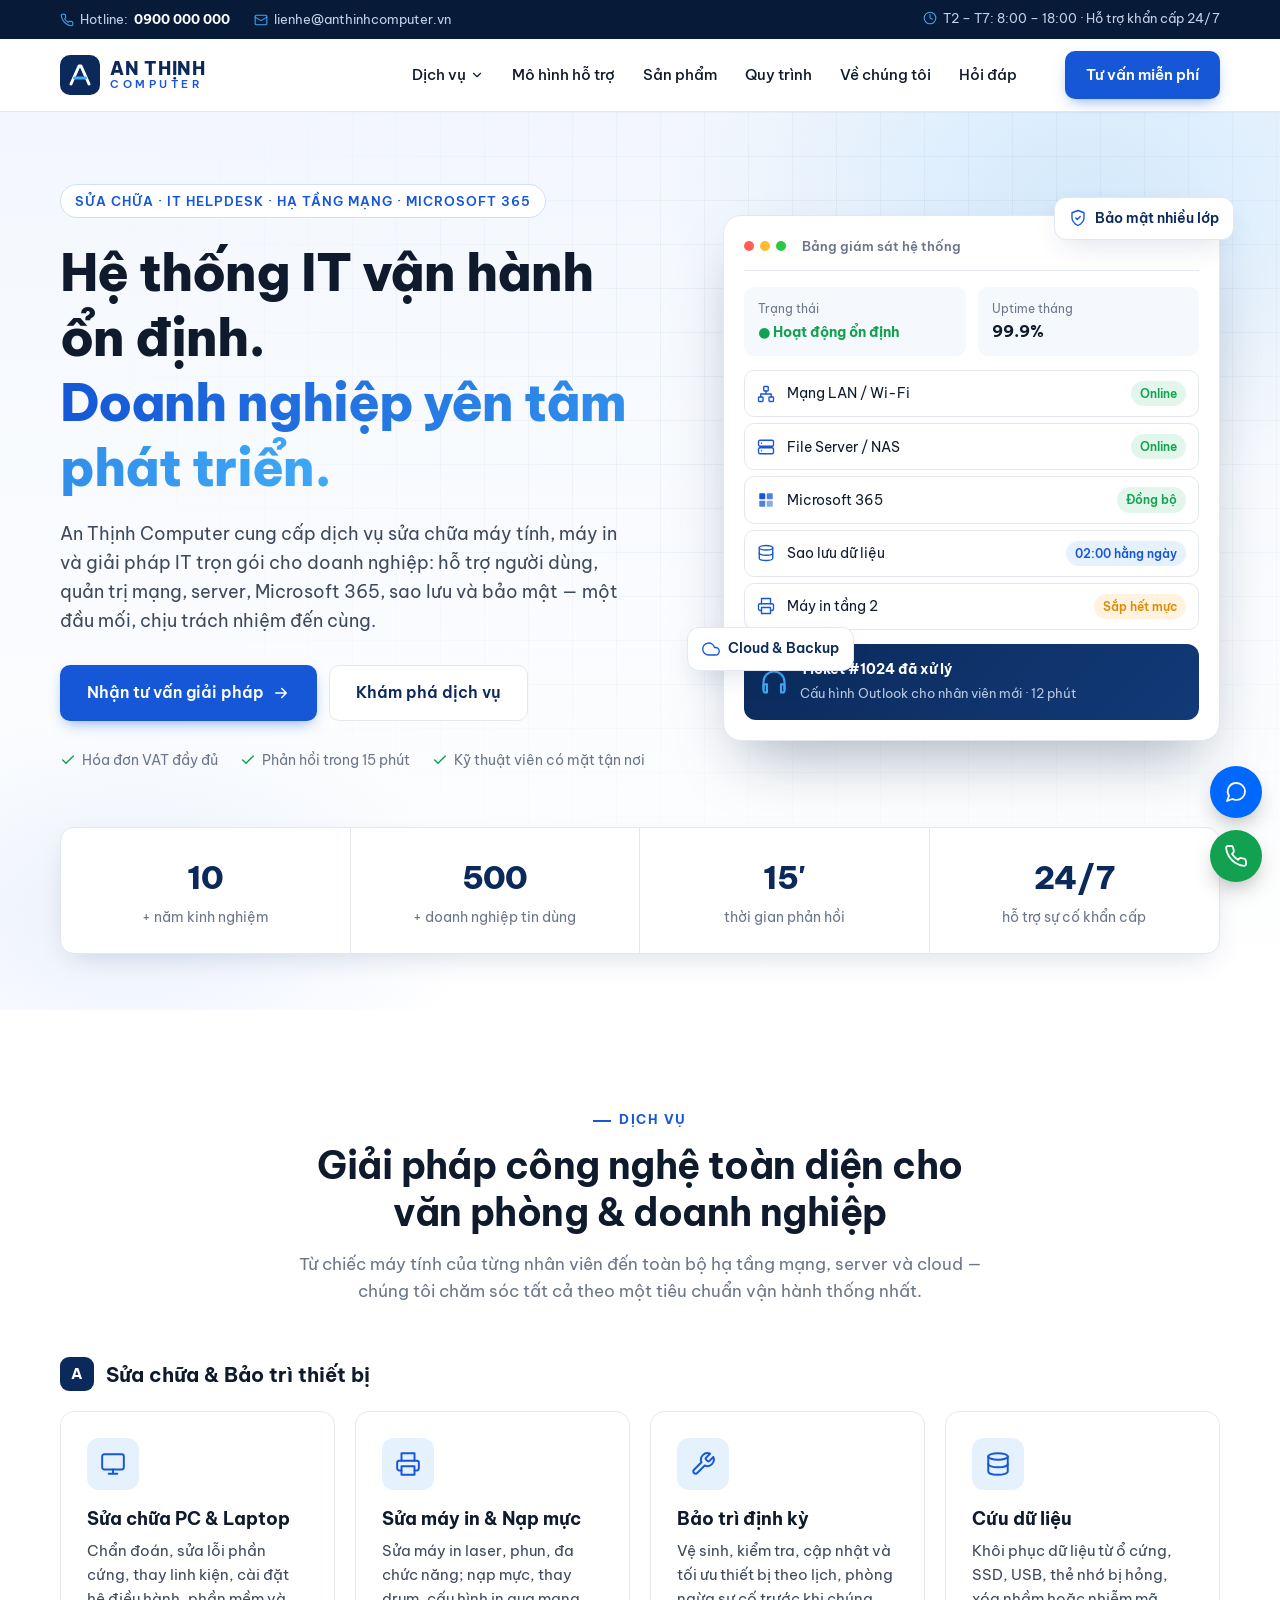
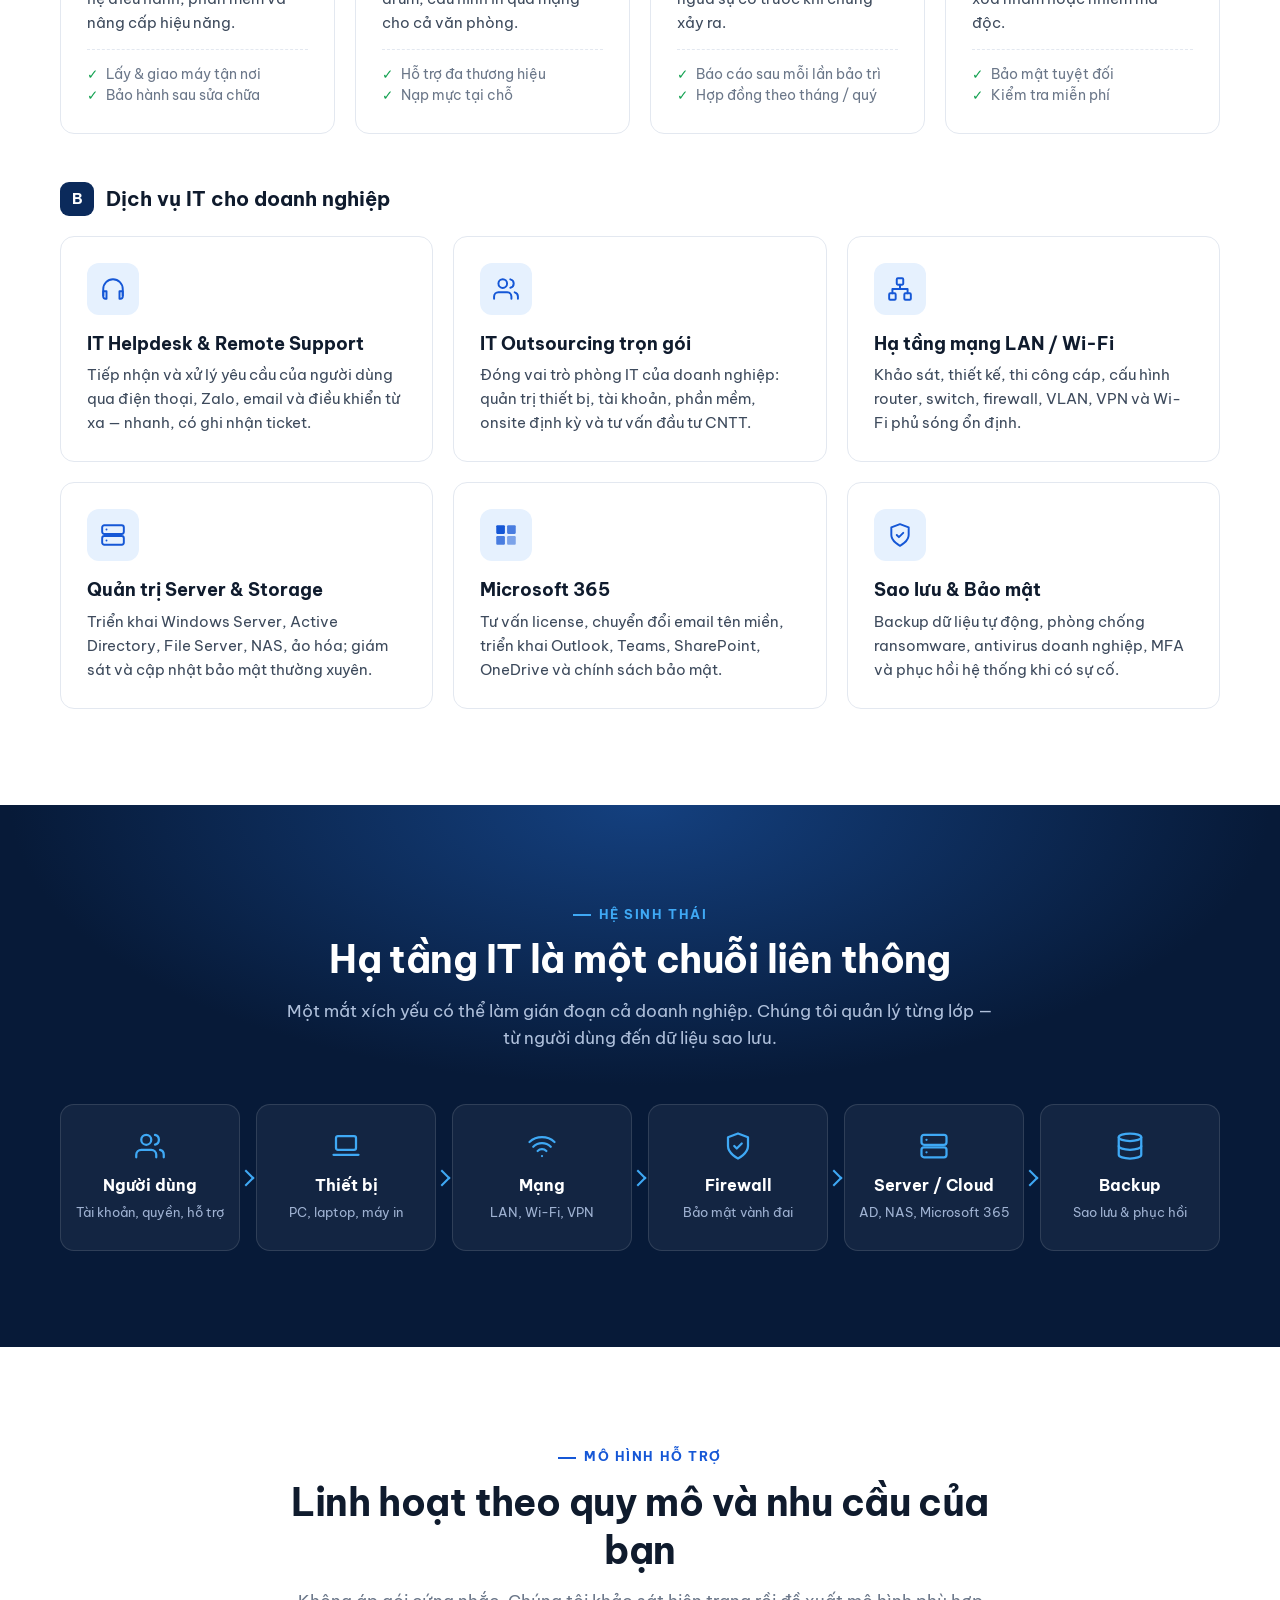
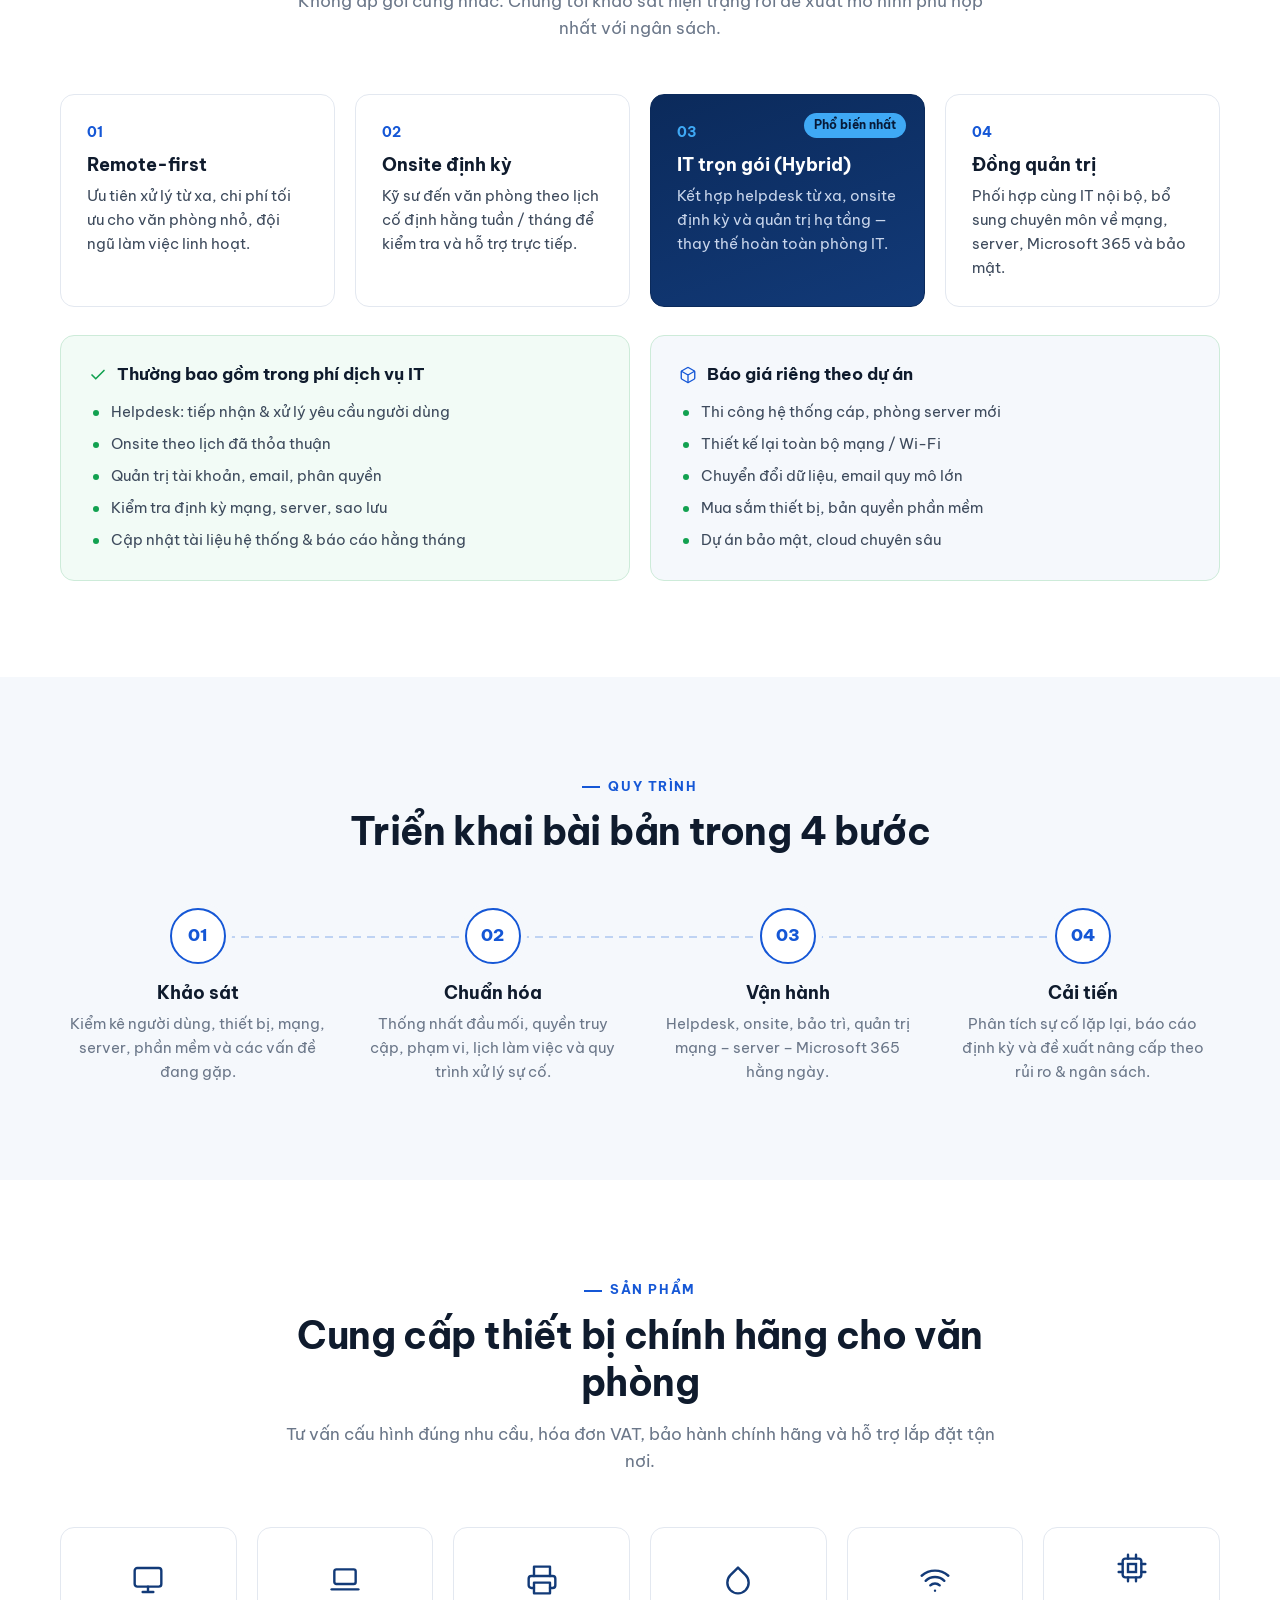
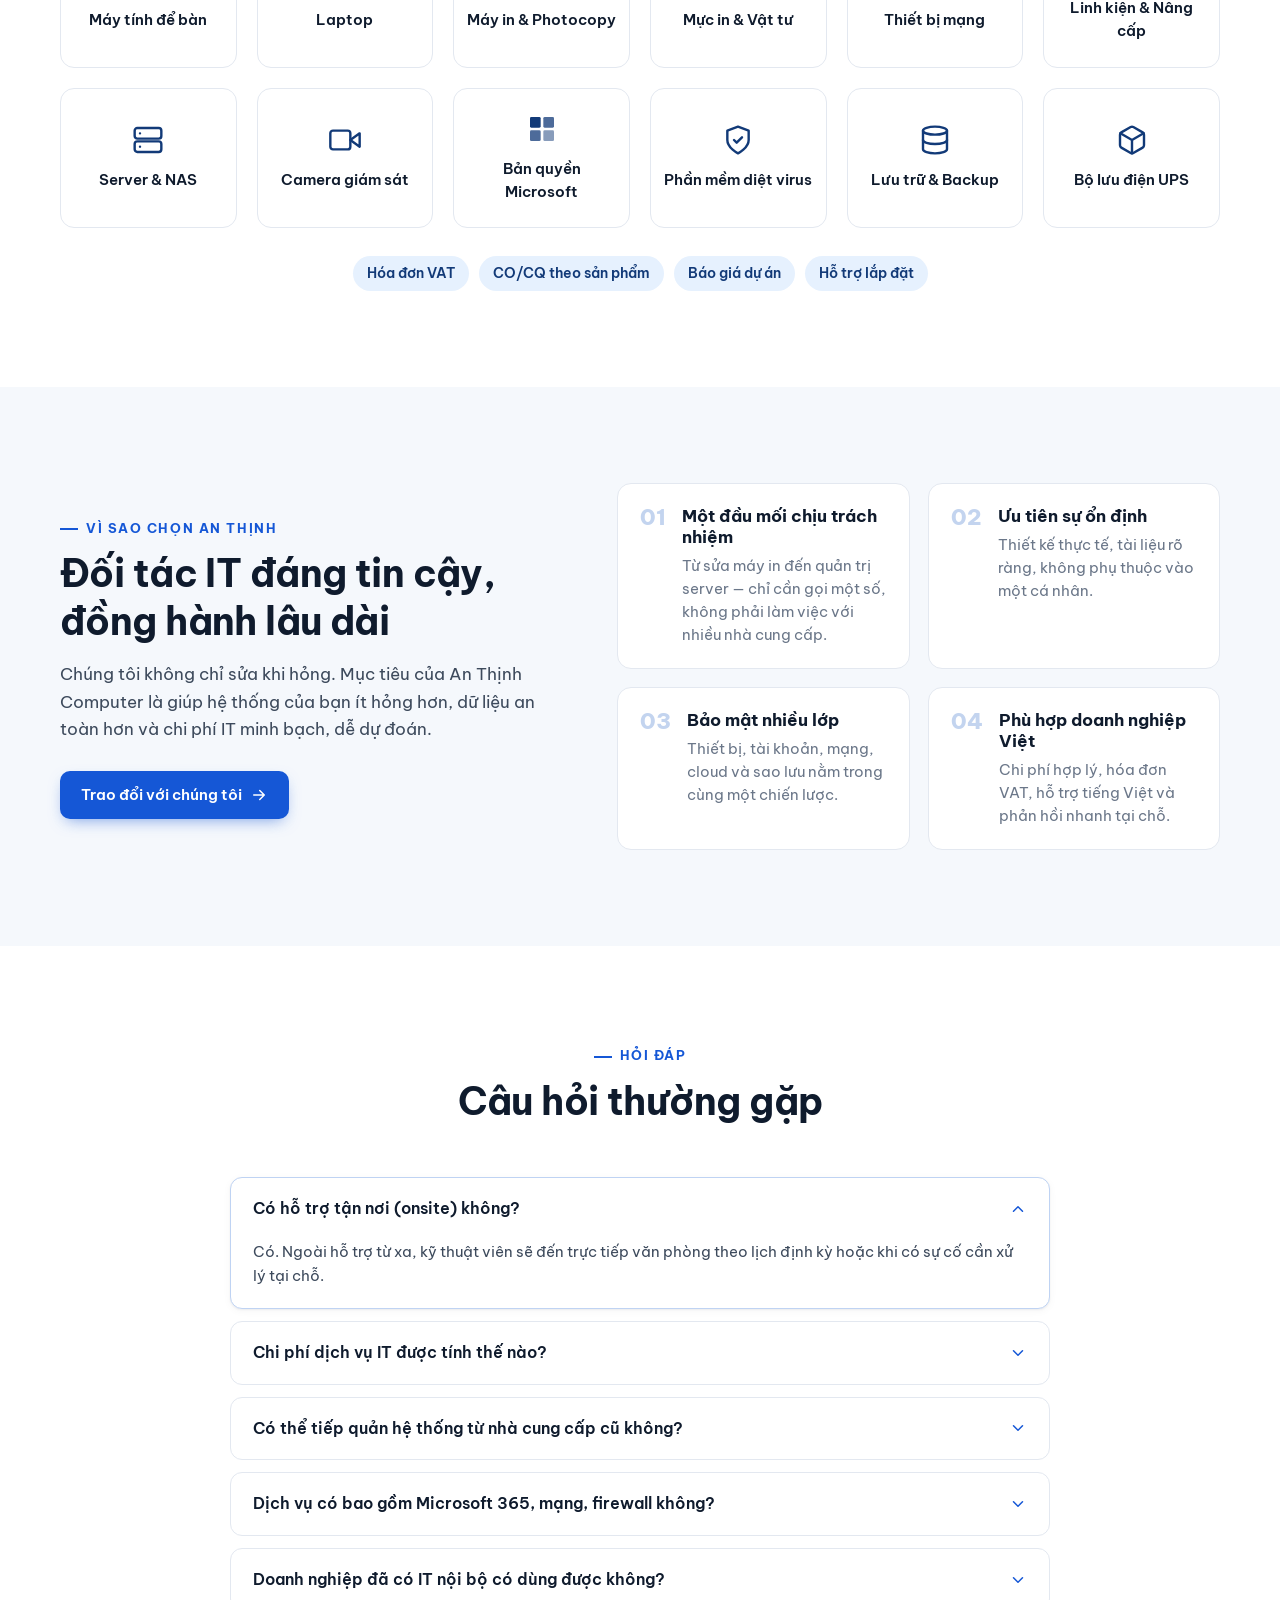
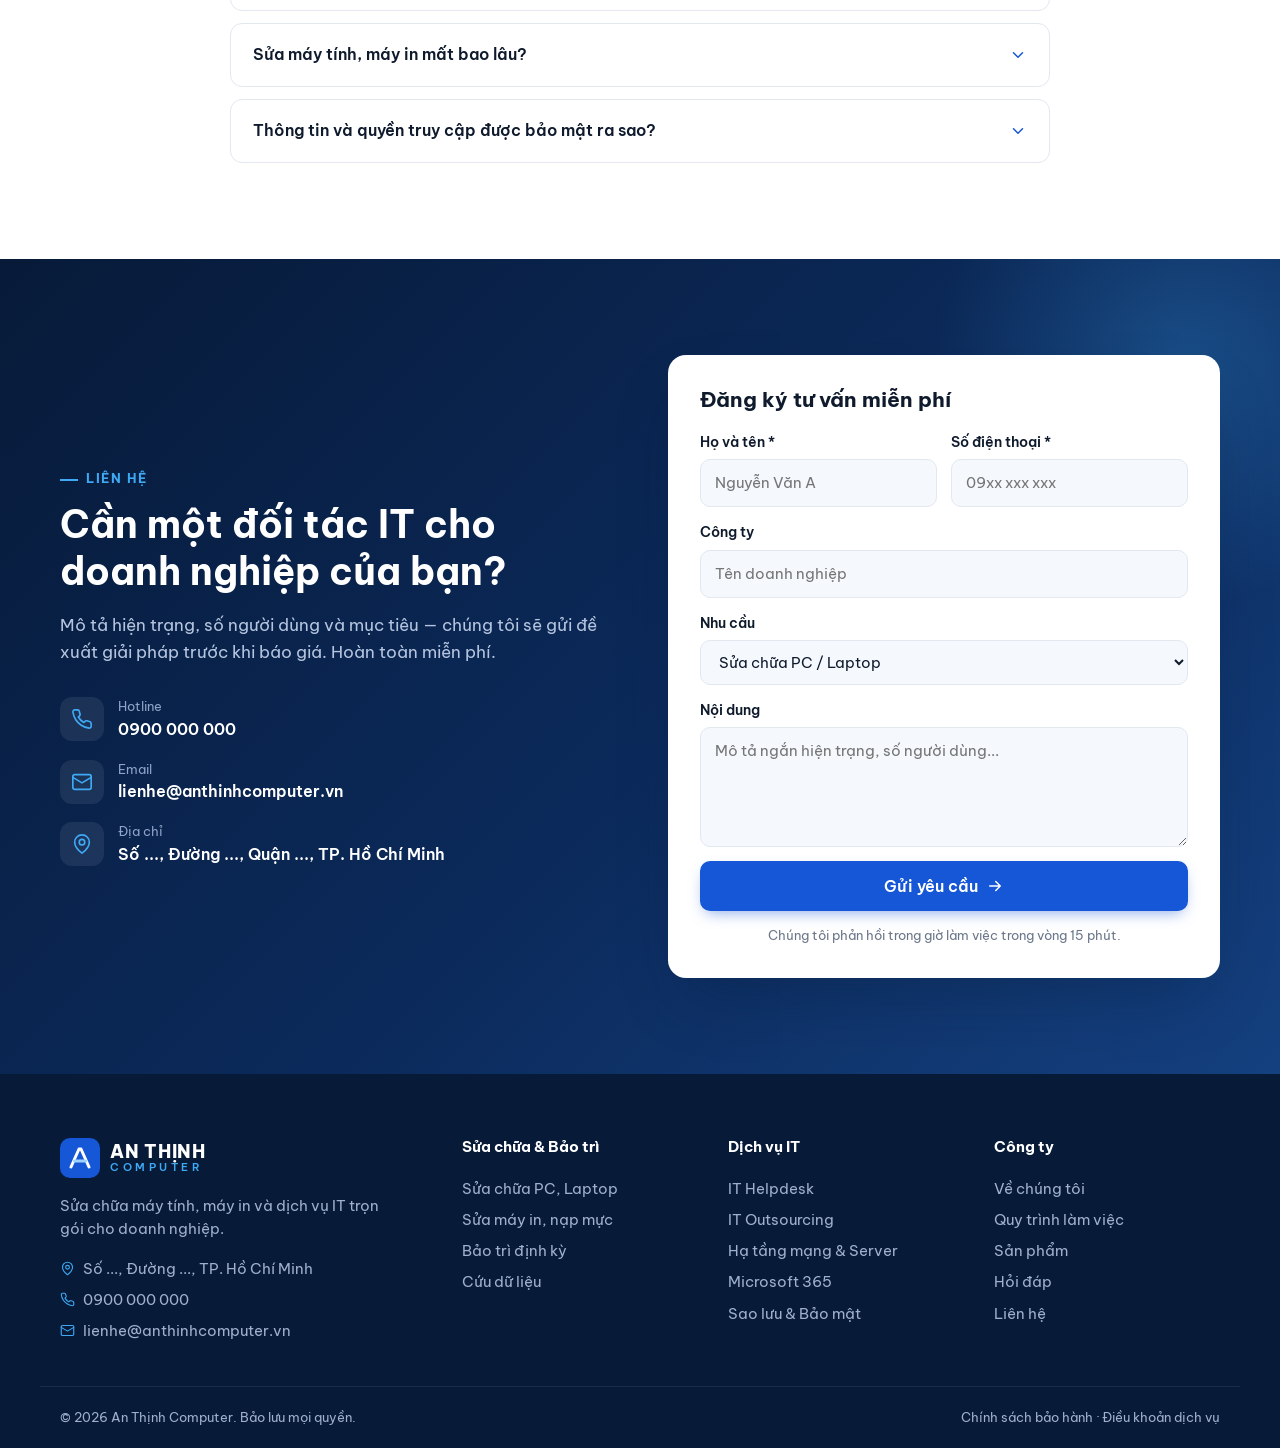
==== index.html @ 54fd9e23 "Website An Thinh Computer" ====
<!doctype html>
<html lang="vi">
<head>
<meta charset="utf-8">
<meta name="viewport" content="width=device-width, initial-scale=1">
<title>An Thịnh Computer – Sửa chữa máy tính, máy in & Dịch vụ IT doanh nghiệp</title>
<meta name="description" content="An Thịnh Computer: sửa chữa PC, laptop, máy in; IT Helpdesk, IT Outsourcing, quản trị hạ tầng mạng, server, Microsoft 365 cho doanh nghiệp.">
<link rel="preconnect" href="https://fonts.googleapis.com">
<link rel="preconnect" href="https://fonts.gstatic.com" crossorigin>
<link href="https://fonts.googleapis.com/css2?family=Be+Vietnam+Pro:wght@400;500;600;700;800&display=swap" rel="stylesheet">
<link rel="stylesheet" href="styles.css">
<link rel="icon" href="favicon.svg" type="image/svg+xml">
</head>
<body>

<!-- SVG icon sprite -->
<svg width="0" height="0" style="position:absolute" aria-hidden="true">
  <defs>
    <symbol id="i-phone" viewBox="0 0 24 24"><path fill="none" stroke="currentColor" stroke-width="1.8" stroke-linecap="round" stroke-linejoin="round" d="M22 16.9v3a2 2 0 0 1-2.2 2 19.8 19.8 0 0 1-8.6-3.1 19.5 19.5 0 0 1-6-6A19.8 19.8 0 0 1 2.1 4.2 2 2 0 0 1 4.1 2h3a2 2 0 0 1 2 1.7c.1.9.4 1.8.7 2.7a2 2 0 0 1-.5 2.1L8 9.8a16 16 0 0 0 6 6l1.3-1.3a2 2 0 0 1 2.1-.5c.9.3 1.8.6 2.7.7a2 2 0 0 1 1.7 2z"/></symbol>
    <symbol id="i-mail" viewBox="0 0 24 24"><g fill="none" stroke="currentColor" stroke-width="1.8" stroke-linecap="round" stroke-linejoin="round"><rect x="2" y="4" width="20" height="16" rx="2"/><path d="m22 7-10 6L2 7"/></g></symbol>
    <symbol id="i-clock" viewBox="0 0 24 24"><g fill="none" stroke="currentColor" stroke-width="1.8" stroke-linecap="round"><circle cx="12" cy="12" r="10"/><path d="M12 6v6l4 2"/></g></symbol>
    <symbol id="i-pin" viewBox="0 0 24 24"><g fill="none" stroke="currentColor" stroke-width="1.8" stroke-linecap="round" stroke-linejoin="round"><path d="M20 10c0 6-8 12-8 12s-8-6-8-12a8 8 0 0 1 16 0z"/><circle cx="12" cy="10" r="3"/></g></symbol>
    <symbol id="i-pc" viewBox="0 0 24 24"><g fill="none" stroke="currentColor" stroke-width="1.8" stroke-linecap="round" stroke-linejoin="round"><rect x="2" y="3" width="20" height="14" rx="2"/><path d="M8 21h8M12 17v4"/></g></symbol>
    <symbol id="i-laptop" viewBox="0 0 24 24"><g fill="none" stroke="currentColor" stroke-width="1.8" stroke-linecap="round" stroke-linejoin="round"><rect x="4" y="4" width="16" height="11" rx="1.5"/><path d="M2 19h20"/></g></symbol>
    <symbol id="i-printer" viewBox="0 0 24 24"><g fill="none" stroke="currentColor" stroke-width="1.8" stroke-linecap="round" stroke-linejoin="round"><path d="M6 9V2h12v7"/><path d="M6 18H4a2 2 0 0 1-2-2v-5a2 2 0 0 1 2-2h16a2 2 0 0 1 2 2v5a2 2 0 0 1-2 2h-2"/><rect x="6" y="14" width="12" height="8"/></g></symbol>
    <symbol id="i-tool" viewBox="0 0 24 24"><path fill="none" stroke="currentColor" stroke-width="1.8" stroke-linecap="round" stroke-linejoin="round" d="M14.7 6.3a1 1 0 0 0 0 1.4l1.6 1.6a1 1 0 0 0 1.4 0l3.8-3.8a6 6 0 0 1-7.9 7.9l-6.9 6.9a2.1 2.1 0 0 1-3-3l6.9-6.9a6 6 0 0 1 7.9-7.9l-3.8 3.8z"/></symbol>
    <symbol id="i-data" viewBox="0 0 24 24"><g fill="none" stroke="currentColor" stroke-width="1.8" stroke-linecap="round"><ellipse cx="12" cy="5" rx="9" ry="3"/><path d="M21 12c0 1.7-4 3-9 3s-9-1.3-9-3"/><path d="M3 5v14c0 1.7 4 3 9 3s9-1.3 9-3V5"/></g></symbol>
    <symbol id="i-headset" viewBox="0 0 24 24"><g fill="none" stroke="currentColor" stroke-width="1.8" stroke-linecap="round" stroke-linejoin="round"><path d="M3 18v-6a9 9 0 0 1 18 0v6"/><path d="M21 19a2 2 0 0 1-2 2h-1v-7h3zM3 19a2 2 0 0 0 2 2h1v-7H3z"/></g></symbol>
    <symbol id="i-users" viewBox="0 0 24 24"><g fill="none" stroke="currentColor" stroke-width="1.8" stroke-linecap="round" stroke-linejoin="round"><path d="M17 21v-2a4 4 0 0 0-4-4H5a4 4 0 0 0-4 4v2"/><circle cx="9" cy="7" r="4"/><path d="M23 21v-2a4 4 0 0 0-3-3.9M16 3.1a4 4 0 0 1 0 7.8"/></g></symbol>
    <symbol id="i-network" viewBox="0 0 24 24"><g fill="none" stroke="currentColor" stroke-width="1.8" stroke-linecap="round" stroke-linejoin="round"><rect x="9" y="2" width="6" height="6" rx="1"/><rect x="2" y="16" width="6" height="6" rx="1"/><rect x="16" y="16" width="6" height="6" rx="1"/><path d="M12 8v4M5 16v-4h14v4"/></g></symbol>
    <symbol id="i-server" viewBox="0 0 24 24"><g fill="none" stroke="currentColor" stroke-width="1.8" stroke-linecap="round"><rect x="2" y="3" width="20" height="8" rx="2"/><rect x="2" y="13" width="20" height="8" rx="2"/><path d="M6 7h.01M6 17h.01"/></g></symbol>
    <symbol id="i-cloud" viewBox="0 0 24 24"><path fill="none" stroke="currentColor" stroke-width="1.8" stroke-linecap="round" stroke-linejoin="round" d="M18 10h-1.3A8 8 0 1 0 9 20h9a5 5 0 0 0 0-10z"/></symbol>
    <symbol id="i-shield" viewBox="0 0 24 24"><g fill="none" stroke="currentColor" stroke-width="1.8" stroke-linecap="round" stroke-linejoin="round"><path d="M12 22s8-4 8-10V5l-8-3-8 3v7c0 6 8 10 8 10z"/><path d="m9 12 2 2 4-4"/></g></symbol>
    <symbol id="i-ms" viewBox="0 0 24 24"><g fill="currentColor"><rect x="3" y="3" width="8" height="8" rx="1"/><rect x="13" y="3" width="8" height="8" rx="1" opacity=".75"/><rect x="3" y="13" width="8" height="8" rx="1" opacity=".75"/><rect x="13" y="13" width="8" height="8" rx="1" opacity=".5"/></g></symbol>
    <symbol id="i-camera" viewBox="0 0 24 24"><g fill="none" stroke="currentColor" stroke-width="1.8" stroke-linecap="round" stroke-linejoin="round"><path d="M23 7l-7 5 7 5V7z"/><rect x="1" y="5" width="15" height="14" rx="2"/></g></symbol>
    <symbol id="i-check" viewBox="0 0 24 24"><path fill="none" stroke="currentColor" stroke-width="2.2" stroke-linecap="round" stroke-linejoin="round" d="M20 6 9 17l-5-5"/></symbol>
    <symbol id="i-x" viewBox="0 0 24 24"><path fill="none" stroke="currentColor" stroke-width="2" stroke-linecap="round" d="M18 6 6 18M6 6l12 12"/></symbol>
    <symbol id="i-arrow" viewBox="0 0 24 24"><path fill="none" stroke="currentColor" stroke-width="2" stroke-linecap="round" stroke-linejoin="round" d="M5 12h14M13 6l6 6-6 6"/></symbol>
    <symbol id="i-chev" viewBox="0 0 24 24"><path fill="none" stroke="currentColor" stroke-width="2" stroke-linecap="round" stroke-linejoin="round" d="m6 9 6 6 6-6"/></symbol>
    <symbol id="i-box" viewBox="0 0 24 24"><g fill="none" stroke="currentColor" stroke-width="1.8" stroke-linecap="round" stroke-linejoin="round"><path d="M21 16V8a2 2 0 0 0-1-1.7l-7-4a2 2 0 0 0-2 0l-7 4A2 2 0 0 0 3 8v8a2 2 0 0 0 1 1.7l7 4a2 2 0 0 0 2 0l7-4a2 2 0 0 0 1-1.7z"/><path d="M3.3 7 12 12l8.7-5M12 22V12"/></g></symbol>
    <symbol id="i-cpu" viewBox="0 0 24 24"><g fill="none" stroke="currentColor" stroke-width="1.8" stroke-linecap="round"><rect x="5" y="5" width="14" height="14" rx="2"/><rect x="9" y="9" width="6" height="6"/><path d="M9 2v3M15 2v3M9 19v3M15 19v3M2 9h3M2 15h3M19 9h3M19 15h3"/></g></symbol>
    <symbol id="i-ink" viewBox="0 0 24 24"><path fill="none" stroke="currentColor" stroke-width="1.8" stroke-linecap="round" stroke-linejoin="round" d="M12 2.7 6.3 8.4a8 8 0 1 0 11.4 0z"/></symbol>
    <symbol id="i-wifi" viewBox="0 0 24 24"><path fill="none" stroke="currentColor" stroke-width="1.8" stroke-linecap="round" d="M5 12.6a10 10 0 0 1 14 0M8.5 16a5 5 0 0 1 7 0M2 8.8a15 15 0 0 1 20 0M12 20h.01"/></symbol>
    <symbol id="i-menu" viewBox="0 0 24 24"><path fill="none" stroke="currentColor" stroke-width="2" stroke-linecap="round" d="M3 6h18M3 12h18M3 18h18"/></symbol>
    <symbol id="i-chat" viewBox="0 0 24 24"><path fill="none" stroke="currentColor" stroke-width="1.8" stroke-linecap="round" stroke-linejoin="round" d="M21 11.5a8.4 8.4 0 0 1-9 8.4 8.5 8.5 0 0 1-3.8-.9L3 21l2-5.2A8.4 8.4 0 0 1 12 3a8.5 8.5 0 0 1 9 8.5z"/></symbol>
  </defs>
</svg>

<!-- Top bar -->
<div class="topbar">
  <div class="container topbar-inner">
    <div class="topbar-left">
      <a href="tel:0900000000"><svg class="ic"><use href="#i-phone"/></svg> Hotline: <strong>0900 000 000</strong></a>
      <a href="mailto:lienhe@anthinhcomputer.vn"><svg class="ic"><use href="#i-mail"/></svg> lienhe@anthinhcomputer.vn</a>
    </div>
    <div class="topbar-right">
      <span><svg class="ic"><use href="#i-clock"/></svg> T2 – T7: 8:00 – 18:00 · Hỗ trợ khẩn cấp 24/7</span>
    </div>
  </div>
</div>

<!-- Header -->
<header class="header" id="top">
  <div class="container header-inner">
    <a href="#top" class="logo" aria-label="An Thịnh Computer">
      <span class="logo-mark">
        <svg viewBox="0 0 40 40" aria-hidden="true"><rect width="40" height="40" rx="10" fill="#0B2A5B"/><path d="M11 29 19 11h2l8 18" fill="none" stroke="#fff" stroke-width="3" stroke-linecap="round" stroke-linejoin="round"/><path d="M14.5 23h11" stroke="#3FA9F5" stroke-width="3" stroke-linecap="round"/></svg>
      </span>
      <span class="logo-text"><strong>AN THỊNH</strong><small>COMPUTER</small></span>
    </a>
    <nav class="nav" id="nav">
      <div class="nav-item has-drop">
        <a href="#dich-vu">Dịch vụ <svg class="ic sm"><use href="#i-chev"/></svg></a>
        <div class="dropdown">
          <div class="drop-col">
            <h6>Sửa chữa & Bảo trì</h6>
            <a href="#dich-vu">Sửa chữa PC, Laptop</a>
            <a href="#dich-vu">Sửa chữa máy in, nạp mực</a>
            <a href="#dich-vu">Bảo trì máy tính định kỳ</a>
            <a href="#dich-vu">Cứu dữ liệu</a>
          </div>
          <div class="drop-col">
            <h6>Dịch vụ IT doanh nghiệp</h6>
            <a href="#dich-vu">IT Helpdesk & Remote Support</a>
            <a href="#dich-vu">IT Outsourcing trọn gói</a>
            <a href="#dich-vu">Hạ tầng mạng & Server</a>
            <a href="#dich-vu">Microsoft 365</a>
          </div>
        </div>
      </div>
      <a href="#mo-hinh">Mô hình hỗ trợ</a>
      <a href="#san-pham">Sản phẩm</a>
      <a href="#quy-trinh">Quy trình</a>
      <a href="#ve-chung-toi">Về chúng tôi</a>
      <a href="#faq">Hỏi đáp</a>
      <a href="#lien-he" class="nav-cta-mobile btn btn-primary">Tư vấn miễn phí</a>
    </nav>
    <a href="#lien-he" class="btn btn-primary header-cta">Tư vấn miễn phí</a>
    <button class="menu-toggle" id="menuToggle" aria-label="Mở menu"><svg class="ic lg"><use href="#i-menu"/></svg></button>
  </div>
</header>

<main>
<!-- Hero -->
<section class="hero">
  <div class="hero-bg" aria-hidden="true"></div>
  <div class="container hero-inner">
    <div class="hero-copy">
      <span class="eyebrow">Sửa chữa · IT Helpdesk · Hạ tầng mạng · Microsoft 365</span>
      <h1>Hệ thống IT vận hành ổn định.<br><span class="grad">Doanh nghiệp yên tâm phát triển.</span></h1>
      <p class="lead">An Thịnh Computer cung cấp dịch vụ sửa chữa máy tính, máy in và giải pháp IT trọn gói cho doanh nghiệp: hỗ trợ người dùng, quản trị mạng, server, Microsoft 365, sao lưu và bảo mật — một đầu mối, chịu trách nhiệm đến cùng.</p>
      <div class="hero-actions">
        <a href="#lien-he" class="btn btn-primary btn-lg">Nhận tư vấn giải pháp <svg class="ic"><use href="#i-arrow"/></svg></a>
        <a href="#dich-vu" class="btn btn-ghost btn-lg">Khám phá dịch vụ</a>
      </div>
      <ul class="hero-trust">
        <li><svg class="ic"><use href="#i-check"/></svg> Hóa đơn VAT đầy đủ</li>
        <li><svg class="ic"><use href="#i-check"/></svg> Phản hồi trong 15 phút</li>
        <li><svg class="ic"><use href="#i-check"/></svg> Kỹ thuật viên có mặt tận nơi</li>
      </ul>
    </div>

    <div class="hero-visual" aria-hidden="true">
      <div class="panel">
        <div class="panel-head">
          <span class="dot r"></span><span class="dot y"></span><span class="dot g"></span>
          <span class="panel-title">Bảng giám sát hệ thống</span>
        </div>
        <div class="panel-status">
          <div><small>Trạng thái</small><strong class="ok">● Hoạt động ổn định</strong></div>
          <div><small>Uptime tháng</small><strong>99.9%</strong></div>
        </div>
        <ul class="panel-list">
          <li><svg class="ic"><use href="#i-network"/></svg><span>Mạng LAN / Wi-Fi</span><em class="tag ok">Online</em></li>
          <li><svg class="ic"><use href="#i-server"/></svg><span>File Server / NAS</span><em class="tag ok">Online</em></li>
          <li><svg class="ic"><use href="#i-ms"/></svg><span>Microsoft 365</span><em class="tag ok">Đồng bộ</em></li>
          <li><svg class="ic"><use href="#i-data"/></svg><span>Sao lưu dữ liệu</span><em class="tag info">02:00 hằng ngày</em></li>
          <li><svg class="ic"><use href="#i-printer"/></svg><span>Máy in tầng 2</span><em class="tag warn">Sắp hết mực</em></li>
        </ul>
        <div class="panel-ticket">
          <svg class="ic"><use href="#i-headset"/></svg>
          <div><strong>Ticket #1024 đã xử lý</strong><small>Cấu hình Outlook cho nhân viên mới · 12 phút</small></div>
        </div>
      </div>
      <div class="float-chip c1"><svg class="ic"><use href="#i-shield"/></svg> Bảo mật nhiều lớp</div>
      <div class="float-chip c2"><svg class="ic"><use href="#i-cloud"/></svg> Cloud & Backup</div>
    </div>
  </div>

  <div class="container">
    <div class="stats">
      <div class="stat"><strong data-count="10">10</strong><span>+ năm kinh nghiệm</span></div>
      <div class="stat"><strong data-count="500">500</strong><span>+ doanh nghiệp tin dùng</span></div>
      <div class="stat"><strong>15'</strong><span>thời gian phản hồi</span></div>
      <div class="stat"><strong>24/7</strong><span>hỗ trợ sự cố khẩn cấp</span></div>
    </div>
  </div>
</section>

<!-- Services -->
<section class="section" id="dich-vu">
  <div class="container">
    <div class="section-head">
      <span class="kicker">Dịch vụ</span>
      <h2>Giải pháp công nghệ toàn diện cho văn phòng & doanh nghiệp</h2>
      <p>Từ chiếc máy tính của từng nhân viên đến toàn bộ hạ tầng mạng, server và cloud — chúng tôi chăm sóc tất cả theo một tiêu chuẩn vận hành thống nhất.</p>
    </div>

    <div class="svc-group">
      <div class="svc-group-head"><span class="num">A</span><h3>Sửa chữa & Bảo trì thiết bị</h3></div>
      <div class="grid g4">
        <article class="card svc">
          <div class="svc-ic"><svg class="ic"><use href="#i-pc"/></svg></div>
          <h4>Sửa chữa PC & Laptop</h4>
          <p>Chẩn đoán, sửa lỗi phần cứng, thay linh kiện, cài đặt hệ điều hành, phần mềm và nâng cấp hiệu năng.</p>
          <ul class="mini"><li>Lấy & giao máy tận nơi</li><li>Bảo hành sau sửa chữa</li></ul>
        </article>
        <article class="card svc">
          <div class="svc-ic"><svg class="ic"><use href="#i-printer"/></svg></div>
          <h4>Sửa máy in & Nạp mực</h4>
          <p>Sửa máy in laser, phun, đa chức năng; nạp mực, thay drum, cấu hình in qua mạng cho cả văn phòng.</p>
          <ul class="mini"><li>Hỗ trợ đa thương hiệu</li><li>Nạp mực tại chỗ</li></ul>
        </article>
        <article class="card svc">
          <div class="svc-ic"><svg class="ic"><use href="#i-tool"/></svg></div>
          <h4>Bảo trì định kỳ</h4>
          <p>Vệ sinh, kiểm tra, cập nhật và tối ưu thiết bị theo lịch, phòng ngừa sự cố trước khi chúng xảy ra.</p>
          <ul class="mini"><li>Báo cáo sau mỗi lần bảo trì</li><li>Hợp đồng theo tháng / quý</li></ul>
        </article>
        <article class="card svc">
          <div class="svc-ic"><svg class="ic"><use href="#i-data"/></svg></div>
          <h4>Cứu dữ liệu</h4>
          <p>Khôi phục dữ liệu từ ổ cứng, SSD, USB, thẻ nhớ bị hỏng, xóa nhầm hoặc nhiễm mã độc.</p>
          <ul class="mini"><li>Bảo mật tuyệt đối</li><li>Kiểm tra miễn phí</li></ul>
        </article>
      </div>
    </div>

    <div class="svc-group">
      <div class="svc-group-head"><span class="num">B</span><h3>Dịch vụ IT cho doanh nghiệp</h3></div>
      <div class="grid g3">
        <article class="card svc feature">
          <div class="svc-ic"><svg class="ic"><use href="#i-headset"/></svg></div>
          <h4>IT Helpdesk & Remote Support</h4>
          <p>Tiếp nhận và xử lý yêu cầu của người dùng qua điện thoại, Zalo, email và điều khiển từ xa — nhanh, có ghi nhận ticket.</p>
        </article>
        <article class="card svc feature">
          <div class="svc-ic"><svg class="ic"><use href="#i-users"/></svg></div>
          <h4>IT Outsourcing trọn gói</h4>
          <p>Đóng vai trò phòng IT của doanh nghiệp: quản trị thiết bị, tài khoản, phần mềm, onsite định kỳ và tư vấn đầu tư CNTT.</p>
        </article>
        <article class="card svc feature">
          <div class="svc-ic"><svg class="ic"><use href="#i-network"/></svg></div>
          <h4>Hạ tầng mạng LAN / Wi-Fi</h4>
          <p>Khảo sát, thiết kế, thi công cáp, cấu hình router, switch, firewall, VLAN, VPN và Wi-Fi phủ sóng ổn định.</p>
        </article>
        <article class="card svc feature">
          <div class="svc-ic"><svg class="ic"><use href="#i-server"/></svg></div>
          <h4>Quản trị Server & Storage</h4>
          <p>Triển khai Windows Server, Active Directory, File Server, NAS, ảo hóa; giám sát và cập nhật bảo mật thường xuyên.</p>
        </article>
        <article class="card svc feature">
          <div class="svc-ic ms"><svg class="ic"><use href="#i-ms"/></svg></div>
          <h4>Microsoft 365</h4>
          <p>Tư vấn license, chuyển đổi email tên miền, triển khai Outlook, Teams, SharePoint, OneDrive và chính sách bảo mật.</p>
        </article>
        <article class="card svc feature">
          <div class="svc-ic"><svg class="ic"><use href="#i-shield"/></svg></div>
          <h4>Sao lưu & Bảo mật</h4>
          <p>Backup dữ liệu tự động, phòng chống ransomware, antivirus doanh nghiệp, MFA và phục hồi hệ thống khi có sự cố.</p>
        </article>
      </div>
    </div>
  </div>
</section>

<!-- Ecosystem chain -->
<section class="section dark" id="he-sinh-thai">
  <div class="container">
    <div class="section-head light">
      <span class="kicker">Hệ sinh thái</span>
      <h2>Hạ tầng IT là một chuỗi liên thông</h2>
      <p>Một mắt xích yếu có thể làm gián đoạn cả doanh nghiệp. Chúng tôi quản lý từng lớp — từ người dùng đến dữ liệu sao lưu.</p>
    </div>
    <ol class="chain">
      <li><svg class="ic"><use href="#i-users"/></svg><strong>Người dùng</strong><small>Tài khoản, quyền, hỗ trợ</small></li>
      <li><svg class="ic"><use href="#i-laptop"/></svg><strong>Thiết bị</strong><small>PC, laptop, máy in</small></li>
      <li><svg class="ic"><use href="#i-wifi"/></svg><strong>Mạng</strong><small>LAN, Wi-Fi, VPN</small></li>
      <li><svg class="ic"><use href="#i-shield"/></svg><strong>Firewall</strong><small>Bảo mật vành đai</small></li>
      <li><svg class="ic"><use href="#i-server"/></svg><strong>Server / Cloud</strong><small>AD, NAS, Microsoft 365</small></li>
      <li><svg class="ic"><use href="#i-data"/></svg><strong>Backup</strong><small>Sao lưu & phục hồi</small></li>
    </ol>
  </div>
</section>

<!-- Support models -->
<section class="section" id="mo-hinh">
  <div class="container">
    <div class="section-head">
      <span class="kicker">Mô hình hỗ trợ</span>
      <h2>Linh hoạt theo quy mô và nhu cầu của bạn</h2>
      <p>Không áp gói cứng nhắc. Chúng tôi khảo sát hiện trạng rồi đề xuất mô hình phù hợp nhất với ngân sách.</p>
    </div>
    <div class="grid g4">
      <article class="card model">
        <span class="model-num">01</span>
        <h4>Remote-first</h4>
        <p>Ưu tiên xử lý từ xa, chi phí tối ưu cho văn phòng nhỏ, đội ngũ làm việc linh hoạt.</p>
      </article>
      <article class="card model">
        <span class="model-num">02</span>
        <h4>Onsite định kỳ</h4>
        <p>Kỹ sư đến văn phòng theo lịch cố định hằng tuần / tháng để kiểm tra và hỗ trợ trực tiếp.</p>
      </article>
      <article class="card model highlight">
        <span class="badge">Phổ biến nhất</span>
        <span class="model-num">03</span>
        <h4>IT trọn gói (Hybrid)</h4>
        <p>Kết hợp helpdesk từ xa, onsite định kỳ và quản trị hạ tầng — thay thế hoàn toàn phòng IT.</p>
      </article>
      <article class="card model">
        <span class="model-num">04</span>
        <h4>Đồng quản trị</h4>
        <p>Phối hợp cùng IT nội bộ, bổ sung chuyên môn về mạng, server, Microsoft 365 và bảo mật.</p>
      </article>
    </div>

    <div class="scope">
      <div class="scope-col in">
        <h4><svg class="ic"><use href="#i-check"/></svg> Thường bao gồm trong phí dịch vụ IT</h4>
        <ul>
          <li>Helpdesk: tiếp nhận & xử lý yêu cầu người dùng</li>
          <li>Onsite theo lịch đã thỏa thuận</li>
          <li>Quản trị tài khoản, email, phân quyền</li>
          <li>Kiểm tra định kỳ mạng, server, sao lưu</li>
          <li>Cập nhật tài liệu hệ thống & báo cáo hằng tháng</li>
        </ul>
      </div>
      <div class="scope-col out">
        <h4><svg class="ic"><use href="#i-box"/></svg> Báo giá riêng theo dự án</h4>
        <ul>
          <li>Thi công hệ thống cáp, phòng server mới</li>
          <li>Thiết kế lại toàn bộ mạng / Wi-Fi</li>
          <li>Chuyển đổi dữ liệu, email quy mô lớn</li>
          <li>Mua sắm thiết bị, bản quyền phần mềm</li>
          <li>Dự án bảo mật, cloud chuyên sâu</li>
        </ul>
      </div>
    </div>
  </div>
</section>

<!-- Process -->
<section class="section alt" id="quy-trinh">
  <div class="container">
    <div class="section-head">
      <span class="kicker">Quy trình</span>
      <h2>Triển khai bài bản trong 4 bước</h2>
    </div>
    <div class="steps">
      <div class="step"><span class="step-n">01</span><h4>Khảo sát</h4><p>Kiểm kê người dùng, thiết bị, mạng, server, phần mềm và các vấn đề đang gặp.</p></div>
      <div class="step"><span class="step-n">02</span><h4>Chuẩn hóa</h4><p>Thống nhất đầu mối, quyền truy cập, phạm vi, lịch làm việc và quy trình xử lý sự cố.</p></div>
      <div class="step"><span class="step-n">03</span><h4>Vận hành</h4><p>Helpdesk, onsite, bảo trì, quản trị mạng – server – Microsoft 365 hằng ngày.</p></div>
      <div class="step"><span class="step-n">04</span><h4>Cải tiến</h4><p>Phân tích sự cố lặp lại, báo cáo định kỳ và đề xuất nâng cấp theo rủi ro & ngân sách.</p></div>
    </div>
  </div>
</section>

<!-- Products -->
<section class="section" id="san-pham">
  <div class="container">
    <div class="section-head">
      <span class="kicker">Sản phẩm</span>
      <h2>Cung cấp thiết bị chính hãng cho văn phòng</h2>
      <p>Tư vấn cấu hình đúng nhu cầu, hóa đơn VAT, bảo hành chính hãng và hỗ trợ lắp đặt tận nơi.</p>
    </div>
    <div class="grid g6 products">
      <a href="#lien-he" class="prod"><svg class="ic"><use href="#i-pc"/></svg><span>Máy tính để bàn</span></a>
      <a href="#lien-he" class="prod"><svg class="ic"><use href="#i-laptop"/></svg><span>Laptop</span></a>
      <a href="#lien-he" class="prod"><svg class="ic"><use href="#i-printer"/></svg><span>Máy in & Photocopy</span></a>
      <a href="#lien-he" class="prod"><svg class="ic"><use href="#i-ink"/></svg><span>Mực in & Vật tư</span></a>
      <a href="#lien-he" class="prod"><svg class="ic"><use href="#i-wifi"/></svg><span>Thiết bị mạng</span></a>
      <a href="#lien-he" class="prod"><svg class="ic"><use href="#i-cpu"/></svg><span>Linh kiện & Nâng cấp</span></a>
      <a href="#lien-he" class="prod"><svg class="ic"><use href="#i-server"/></svg><span>Server & NAS</span></a>
      <a href="#lien-he" class="prod"><svg class="ic"><use href="#i-camera"/></svg><span>Camera giám sát</span></a>
      <a href="#lien-he" class="prod"><svg class="ic"><use href="#i-ms"/></svg><span>Bản quyền Microsoft</span></a>
      <a href="#lien-he" class="prod"><svg class="ic"><use href="#i-shield"/></svg><span>Phần mềm diệt virus</span></a>
      <a href="#lien-he" class="prod"><svg class="ic"><use href="#i-data"/></svg><span>Lưu trữ & Backup</span></a>
      <a href="#lien-he" class="prod"><svg class="ic"><use href="#i-box"/></svg><span>Bộ lưu điện UPS</span></a>
    </div>
    <div class="chips">
      <span>Hóa đơn VAT</span><span>CO/CQ theo sản phẩm</span><span>Báo giá dự án</span><span>Hỗ trợ lắp đặt</span>
    </div>
  </div>
</section>

<!-- Why us -->
<section class="section alt" id="ve-chung-toi">
  <div class="container why">
    <div class="why-copy">
      <span class="kicker">Vì sao chọn An Thịnh</span>
      <h2>Đối tác IT đáng tin cậy, đồng hành lâu dài</h2>
      <p>Chúng tôi không chỉ sửa khi hỏng. Mục tiêu của An Thịnh Computer là giúp hệ thống của bạn ít hỏng hơn, dữ liệu an toàn hơn và chi phí IT minh bạch, dễ dự đoán.</p>
      <a href="#lien-he" class="btn btn-primary">Trao đổi với chúng tôi <svg class="ic"><use href="#i-arrow"/></svg></a>
    </div>
    <div class="why-list">
      <div class="why-item"><span>01</span><div><h4>Một đầu mối chịu trách nhiệm</h4><p>Từ sửa máy in đến quản trị server — chỉ cần gọi một số, không phải làm việc với nhiều nhà cung cấp.</p></div></div>
      <div class="why-item"><span>02</span><div><h4>Ưu tiên sự ổn định</h4><p>Thiết kế thực tế, tài liệu rõ ràng, không phụ thuộc vào một cá nhân.</p></div></div>
      <div class="why-item"><span>03</span><div><h4>Bảo mật nhiều lớp</h4><p>Thiết bị, tài khoản, mạng, cloud và sao lưu nằm trong cùng một chiến lược.</p></div></div>
      <div class="why-item"><span>04</span><div><h4>Phù hợp doanh nghiệp Việt</h4><p>Chi phí hợp lý, hóa đơn VAT, hỗ trợ tiếng Việt và phản hồi nhanh tại chỗ.</p></div></div>
    </div>
  </div>
</section>

<!-- FAQ -->
<section class="section" id="faq">
  <div class="container narrow">
    <div class="section-head">
      <span class="kicker">Hỏi đáp</span>
      <h2>Câu hỏi thường gặp</h2>
    </div>
    <div class="faq">
      <details open><summary>Có hỗ trợ tận nơi (onsite) không?<svg class="ic"><use href="#i-chev"/></svg></summary><p>Có. Ngoài hỗ trợ từ xa, kỹ thuật viên sẽ đến trực tiếp văn phòng theo lịch định kỳ hoặc khi có sự cố cần xử lý tại chỗ.</p></details>
      <details><summary>Chi phí dịch vụ IT được tính thế nào?<svg class="ic"><use href="#i-chev"/></svg></summary><p>Chi phí phụ thuộc số người dùng, số thiết bị, hiện trạng hạ tầng, tần suất onsite và mức cam kết thời gian phản hồi. Chúng tôi khảo sát miễn phí trước khi báo giá.</p></details>
      <details><summary>Có thể tiếp quản hệ thống từ nhà cung cấp cũ không?<svg class="ic"><use href="#i-chev"/></svg></summary><p>Được. Chúng tôi sẽ kiểm kê, ghi nhận lại tài liệu, mật khẩu quản trị và chuẩn hóa hệ thống trước khi chính thức vận hành.</p></details>
      <details><summary>Dịch vụ có bao gồm Microsoft 365, mạng, firewall không?<svg class="ic"><use href="#i-chev"/></svg></summary><p>Có. Quản trị Microsoft 365, mạng LAN/Wi-Fi, firewall và server đều nằm trong phạm vi dịch vụ IT trọn gói, tùy theo thỏa thuận.</p></details>
      <details><summary>Doanh nghiệp đã có IT nội bộ có dùng được không?<svg class="ic"><use href="#i-chev"/></svg></summary><p>Hoàn toàn được với mô hình đồng quản trị: chúng tôi bổ sung chuyên môn và nhân lực khi IT nội bộ cần hỗ trợ.</p></details>
      <details><summary>Sửa máy tính, máy in mất bao lâu?<svg class="ic"><use href="#i-chev"/></svg></summary><p>Phần lớn lỗi phần mềm và lỗi thông thường được xử lý trong ngày. Trường hợp cần thay linh kiện, chúng tôi báo thời gian và chi phí trước khi thực hiện.</p></details>
      <details><summary>Thông tin và quyền truy cập được bảo mật ra sao?<svg class="ic"><use href="#i-chev"/></svg></summary><p>Quyền truy cập được cấp theo nguyên tắc tối thiểu, có ghi nhận nhật ký và cam kết bảo mật thông tin trong hợp đồng dịch vụ.</p></details>
    </div>
  </div>
</section>

<!-- Contact -->
<section class="section cta" id="lien-he">
  <div class="container contact">
    <div class="contact-copy">
      <span class="kicker light">Liên hệ</span>
      <h2>Cần một đối tác IT cho doanh nghiệp của bạn?</h2>
      <p>Mô tả hiện trạng, số người dùng và mục tiêu — chúng tôi sẽ gửi đề xuất giải pháp trước khi báo giá. Hoàn toàn miễn phí.</p>
      <ul class="contact-list">
        <li><svg class="ic"><use href="#i-phone"/></svg><div><small>Hotline</small><a href="tel:0900000000">0900 000 000</a></div></li>
        <li><svg class="ic"><use href="#i-mail"/></svg><div><small>Email</small><a href="mailto:lienhe@anthinhcomputer.vn">lienhe@anthinhcomputer.vn</a></div></li>
        <li><svg class="ic"><use href="#i-pin"/></svg><div><small>Địa chỉ</small><span>Số ..., Đường ..., Quận ..., TP. Hồ Chí Minh</span></div></li>
      </ul>
    </div>
    <form class="form" id="contactForm">
      <h3>Đăng ký tư vấn miễn phí</h3>
      <div class="row2">
        <label>Họ và tên *<input name="name" required placeholder="Nguyễn Văn A"></label>
        <label>Số điện thoại *<input name="phone" required type="tel" placeholder="09xx xxx xxx"></label>
      </div>
      <label>Công ty<input name="company" placeholder="Tên doanh nghiệp"></label>
      <label>Nhu cầu
        <select name="service">
          <option>Sửa chữa PC / Laptop</option>
          <option>Sửa máy in / Nạp mực</option>
          <option>IT Helpdesk / IT trọn gói</option>
          <option>Hạ tầng mạng / Server</option>
          <option>Microsoft 365</option>
          <option>Mua thiết bị</option>
          <option>Khác</option>
        </select>
      </label>
      <label>Nội dung<textarea name="message" rows="4" placeholder="Mô tả ngắn hiện trạng, số người dùng..."></textarea></label>
      <button class="btn btn-primary btn-lg btn-block" type="submit">Gửi yêu cầu <svg class="ic"><use href="#i-arrow"/></svg></button>
      <p class="form-note">Chúng tôi phản hồi trong giờ làm việc trong vòng 15 phút.</p>
    </form>
  </div>
</section>
</main>

<!-- Footer -->
<footer class="footer">
  <div class="container footer-grid">
    <div class="f-brand">
      <a href="#top" class="logo light">
        <span class="logo-mark"><svg viewBox="0 0 40 40" aria-hidden="true"><rect width="40" height="40" rx="10" fill="#1557D6"/><path d="M11 29 19 11h2l8 18" fill="none" stroke="#fff" stroke-width="3" stroke-linecap="round" stroke-linejoin="round"/><path d="M14.5 23h11" stroke="#9CD3FF" stroke-width="3" stroke-linecap="round"/></svg></span>
        <span class="logo-text"><strong>AN THỊNH</strong><small>COMPUTER</small></span>
      </a>
      <p>Sửa chữa máy tính, máy in và dịch vụ IT trọn gói cho doanh nghiệp.</p>
      <ul class="f-info">
        <li><svg class="ic"><use href="#i-pin"/></svg> Số ..., Đường ..., TP. Hồ Chí Minh</li>
        <li><svg class="ic"><use href="#i-phone"/></svg> 0900 000 000</li>
        <li><svg class="ic"><use href="#i-mail"/></svg> lienhe@anthinhcomputer.vn</li>
      </ul>
    </div>
    <div>
      <h5>Sửa chữa & Bảo trì</h5>
      <a href="#dich-vu">Sửa chữa PC, Laptop</a>
      <a href="#dich-vu">Sửa máy in, nạp mực</a>
      <a href="#dich-vu">Bảo trì định kỳ</a>
      <a href="#dich-vu">Cứu dữ liệu</a>
    </div>
    <div>
      <h5>Dịch vụ IT</h5>
      <a href="#dich-vu">IT Helpdesk</a>
      <a href="#dich-vu">IT Outsourcing</a>
      <a href="#dich-vu">Hạ tầng mạng & Server</a>
      <a href="#dich-vu">Microsoft 365</a>
      <a href="#dich-vu">Sao lưu & Bảo mật</a>
    </div>
    <div>
      <h5>Công ty</h5>
      <a href="#ve-chung-toi">Về chúng tôi</a>
      <a href="#quy-trinh">Quy trình làm việc</a>
      <a href="#san-pham">Sản phẩm</a>
      <a href="#faq">Hỏi đáp</a>
      <a href="#lien-he">Liên hệ</a>
    </div>
  </div>
  <div class="container footer-bottom">
    <span>© <span id="year">2026</span> An Thịnh Computer. Bảo lưu mọi quyền.</span>
    <span>Chính sách bảo hành · Điều khoản dịch vụ</span>
  </div>
</footer>

<!-- Floating contact -->
<div class="floating">
  <a href="https://zalo.me/0900000000" target="_blank" rel="noopener" class="fab zalo" aria-label="Chat Zalo"><svg class="ic"><use href="#i-chat"/></svg></a>
  <a href="tel:0900000000" class="fab call" aria-label="Gọi hotline"><svg class="ic"><use href="#i-phone"/></svg></a>
</div>

<script src="script.js"></script>
</body>
</html>
---- styles.css ----
:root{
  --navy-900:#071A38;
  --navy-800:#0B2A5B;
  --navy-700:#123A78;
  --blue-600:#1557D6;
  --blue-500:#2F6FEB;
  --sky-400:#3FA9F5;
  --sky-100:#E6F1FE;
  --ink:#0F1B2D;
  --text:#3D4A5C;
  --muted:#6B7789;
  --line:#E3E8F0;
  --bg:#FFFFFF;
  --bg-alt:#F5F8FC;
  --ok:#12A150;
  --warn:#E08A00;
  --radius:14px;
  --shadow-sm:0 1px 2px rgba(15,27,45,.06),0 2px 8px rgba(15,27,45,.04);
  --shadow:0 10px 30px -10px rgba(11,42,91,.18);
  --shadow-lg:0 30px 60px -20px rgba(7,26,56,.35);
}
*{box-sizing:border-box;margin:0;padding:0}
html{scroll-behavior:smooth;scroll-padding-top:84px}
body{font-family:"Be Vietnam Pro",system-ui,-apple-system,"Segoe UI",sans-serif;color:var(--text);background:var(--bg);line-height:1.6;font-size:16px;-webkit-font-smoothing:antialiased;overflow-x:hidden}
a{color:inherit;text-decoration:none}
img{max-width:100%;display:block}
h1,h2,h3,h4,h5,h6{color:var(--ink);line-height:1.25;font-weight:700}
.container{width:100%;max-width:1200px;margin:0 auto;padding:0 20px}
.container.narrow{max-width:860px}
.ic{width:18px;height:18px;flex-shrink:0;display:inline-block;vertical-align:middle}
.ic.sm{width:14px;height:14px}
.ic.lg{width:24px;height:24px}

/* Buttons */
.btn{display:inline-flex;align-items:center;justify-content:center;gap:8px;font-weight:600;font-size:15px;padding:11px 20px;border-radius:10px;border:1px solid transparent;cursor:pointer;transition:all .2s ease;font-family:inherit;white-space:nowrap}
.btn-primary{background:var(--blue-600);color:#fff;box-shadow:0 6px 16px -6px rgba(21,87,214,.6)}
.btn-primary:hover{background:var(--navy-700);transform:translateY(-1px)}
.btn-ghost{background:#fff;color:var(--navy-800);border-color:var(--line)}
.btn-ghost:hover{border-color:var(--blue-600);color:var(--blue-600)}
.btn-lg{padding:14px 26px;font-size:16px}
.btn-block{width:100%}

/* Topbar */
.topbar{background:var(--navy-900);color:#C4D2E8;font-size:13px}
.topbar-inner{display:flex;justify-content:space-between;align-items:center;gap:16px;padding-top:8px;padding-bottom:8px}
.topbar-left{display:flex;gap:24px;flex-wrap:wrap}
.topbar a,.topbar span{display:inline-flex;align-items:center;gap:6px}
.topbar a:hover{color:#fff}
.topbar strong{color:#fff}
.topbar .ic{width:14px;height:14px;color:var(--sky-400)}

/* Header */
.header{position:sticky;top:0;z-index:50;background:rgba(255,255,255,.92);backdrop-filter:saturate(180%) blur(12px);border-bottom:1px solid var(--line);transition:box-shadow .2s}
.header.scrolled{box-shadow:var(--shadow-sm)}
.header-inner{display:flex;align-items:center;gap:28px;height:72px}
.logo{display:flex;align-items:center;gap:10px}
.logo-mark svg{width:40px;height:40px;display:block}
.logo-text{display:flex;flex-direction:column;line-height:1.05}
.logo-text strong{font-size:18px;letter-spacing:.04em;color:var(--navy-800);font-weight:800}
.logo-text small{font-size:11px;letter-spacing:.32em;color:var(--blue-600);font-weight:600}
.logo.light .logo-text strong{color:#fff}
.logo.light .logo-text small{color:var(--sky-400)}
.nav{display:flex;align-items:center;gap:4px;margin-left:auto}
.nav>a,.nav-item>a{display:inline-flex;align-items:center;gap:4px;padding:8px 12px;border-radius:8px;font-weight:500;font-size:15px;color:var(--ink)}
.nav>a:hover,.nav-item>a:hover{color:var(--blue-600);background:var(--sky-100)}
.nav-item{position:relative}
.dropdown{position:absolute;top:calc(100% + 10px);left:-20px;display:grid;grid-template-columns:repeat(2,240px);gap:8px;padding:18px;background:#fff;border:1px solid var(--line);border-radius:var(--radius);box-shadow:var(--shadow-lg);opacity:0;visibility:hidden;transform:translateY(6px);transition:all .2s}
.dropdown::before{content:"";position:absolute;top:-12px;left:0;right:0;height:12px}
.has-drop:hover .dropdown,.has-drop:focus-within .dropdown{opacity:1;visibility:visible;transform:none}
.drop-col h6{font-size:12px;text-transform:uppercase;letter-spacing:.08em;color:var(--muted);margin:0 10px 8px}
.drop-col a{display:block;padding:8px 10px;border-radius:8px;font-size:14px;color:var(--ink)}
.drop-col a:hover{background:var(--sky-100);color:var(--blue-600)}
.header-cta{margin-left:8px}
.menu-toggle{display:none;background:none;border:0;color:var(--navy-800);cursor:pointer;padding:6px;margin-left:auto}
.nav>a.nav-cta-mobile{display:none}

/* Hero */
.hero{position:relative;padding:72px 0 56px;overflow:hidden;background:linear-gradient(180deg,#F3F7FD 0%,#fff 100%)}
.hero-bg{position:absolute;inset:0;background:
  radial-gradient(600px 400px at 85% 10%,rgba(63,169,245,.18),transparent 70%),
  radial-gradient(500px 300px at 10% 90%,rgba(21,87,214,.08),transparent 70%);
  pointer-events:none}
.hero-bg::after{content:"";position:absolute;inset:0;background-image:linear-gradient(rgba(11,42,91,.05) 1px,transparent 1px),linear-gradient(90deg,rgba(11,42,91,.05) 1px,transparent 1px);background-size:44px 44px;mask-image:radial-gradient(ellipse at 70% 30%,#000 10%,transparent 65%);-webkit-mask-image:radial-gradient(ellipse at 70% 30%,#000 10%,transparent 65%)}
.hero-inner{position:relative;display:grid;grid-template-columns:1.1fr .9fr;gap:56px;align-items:center}
.eyebrow{display:inline-block;font-size:12.5px;font-weight:600;letter-spacing:.08em;text-transform:uppercase;color:var(--blue-600);background:#fff;border:1px solid #CFE0FA;padding:6px 14px;border-radius:999px;margin-bottom:22px}
.hero h1{font-size:clamp(32px,4.6vw,52px);font-weight:800;letter-spacing:-.02em;margin-bottom:20px}
.grad{background:linear-gradient(90deg,var(--blue-600),var(--sky-400));-webkit-background-clip:text;background-clip:text;color:transparent}
.lead{font-size:18px;color:var(--text);max-width:580px;margin-bottom:30px}
.hero-actions{display:flex;gap:12px;flex-wrap:wrap;margin-bottom:28px}
.hero-trust{list-style:none;display:flex;gap:22px;flex-wrap:wrap;font-size:14px;color:var(--muted)}
.hero-trust li{display:flex;align-items:center;gap:6px}
.hero-trust .ic{color:var(--ok);width:16px;height:16px}

.hero-visual{position:relative}
.panel{background:#fff;border:1px solid var(--line);border-radius:18px;box-shadow:var(--shadow-lg);padding:20px;position:relative;z-index:1}
.panel-head{display:flex;align-items:center;gap:6px;padding-bottom:14px;border-bottom:1px solid var(--line);margin-bottom:16px}
.dot{width:10px;height:10px;border-radius:50%}
.dot.r{background:#FF5F57}.dot.y{background:#FEBC2E}.dot.g{background:#28C840}
.panel-title{margin-left:10px;font-size:13px;font-weight:600;color:var(--muted)}
.panel-status{display:grid;grid-template-columns:1fr 1fr;gap:12px;margin-bottom:14px}
.panel-status>div{background:var(--bg-alt);border-radius:10px;padding:12px 14px}
.panel-status small{display:block;font-size:12px;color:var(--muted)}
.panel-status strong{font-size:16px;color:var(--ink)}
.panel-status .ok{color:var(--ok);font-size:14px}
.panel-list{list-style:none;display:flex;flex-direction:column;gap:6px;margin-bottom:14px}
.panel-list li{display:flex;align-items:center;gap:12px;padding:10px 12px;border:1px solid var(--line);border-radius:10px;font-size:14px;color:var(--ink)}
.panel-list .ic{color:var(--blue-600)}
.panel-list span{flex:1}
.tag{font-style:normal;font-size:12px;font-weight:600;padding:3px 9px;border-radius:999px}
.tag.ok{background:#E3F6EC;color:var(--ok)}
.tag.info{background:var(--sky-100);color:var(--blue-600)}
.tag.warn{background:#FFF3DF;color:var(--warn)}
.panel-ticket{display:flex;gap:12px;align-items:center;background:linear-gradient(135deg,var(--navy-800),var(--navy-700));color:#fff;border-radius:12px;padding:14px 16px}
.panel-ticket .ic{width:28px;height:28px;color:var(--sky-400)}
.panel-ticket strong{display:block;font-size:14px}
.panel-ticket small{font-size:12.5px;color:#B9C8E2}
.float-chip{position:absolute;z-index:2;display:flex;align-items:center;gap:8px;background:#fff;border:1px solid var(--line);box-shadow:var(--shadow);padding:10px 14px;border-radius:12px;font-size:13.5px;font-weight:600;color:var(--navy-800);animation:float 6s ease-in-out infinite}
.float-chip .ic{color:var(--blue-600)}
.float-chip.c1{top:-18px;right:-14px}
.float-chip.c2{bottom:70px;left:-36px;animation-delay:-3s}
@keyframes float{0%,100%{transform:translateY(0)}50%{transform:translateY(-8px)}}

.stats{position:relative;margin-top:56px;display:grid;grid-template-columns:repeat(4,1fr);background:#fff;border:1px solid var(--line);border-radius:var(--radius);box-shadow:var(--shadow)}
.stat{padding:24px;text-align:center;border-right:1px solid var(--line)}
.stat:last-child{border-right:0}
.stat strong{display:block;font-size:32px;font-weight:800;color:var(--navy-800);letter-spacing:-.02em}
.stat span{font-size:14px;color:var(--muted)}

/* Sections */
.section{padding:96px 0}
.section.alt{background:var(--bg-alt)}
.section-head{text-align:center;max-width:720px;margin:0 auto 52px}
.section-head h2{font-size:clamp(26px,3.2vw,38px);letter-spacing:-.015em;margin:10px 0 14px}
.section-head p{font-size:17px;color:var(--muted)}
.kicker{display:inline-block;font-size:13px;font-weight:700;letter-spacing:.12em;text-transform:uppercase;color:var(--blue-600)}
.kicker::before{content:"";display:inline-block;width:18px;height:2px;background:currentColor;vertical-align:middle;margin-right:8px}
.kicker.light,.section-head.light .kicker{color:var(--sky-400)}
.section-head.light h2{color:#fff}
.section-head.light p{color:#AFC0DB}

.grid{display:grid;gap:20px}
.g3{grid-template-columns:repeat(3,1fr)}
.g4{grid-template-columns:repeat(4,1fr)}
.g6{grid-template-columns:repeat(6,1fr)}
.card{background:#fff;border:1px solid var(--line);border-radius:var(--radius);padding:26px;transition:all .25s ease}
.card:hover{border-color:#C6D8F6;box-shadow:var(--shadow);transform:translateY(-3px)}

.svc-group{margin-bottom:48px}
.svc-group:last-child{margin-bottom:0}
.svc-group-head{display:flex;align-items:center;gap:12px;margin-bottom:20px}
.svc-group-head .num{width:34px;height:34px;border-radius:9px;background:var(--navy-800);color:#fff;display:grid;place-items:center;font-weight:700;font-size:15px}
.svc-group-head h3{font-size:20px}
.svc-ic{width:52px;height:52px;border-radius:12px;background:var(--sky-100);color:var(--blue-600);display:grid;place-items:center;margin-bottom:18px;transition:all .25s}
.svc-ic .ic{width:26px;height:26px}
.card.svc:hover .svc-ic{background:var(--blue-600);color:#fff}
.svc h4{font-size:18px;margin-bottom:8px}
.svc p{font-size:15px;color:var(--text)}
.mini{list-style:none;margin-top:14px;padding-top:14px;border-top:1px dashed var(--line);font-size:13.5px;color:var(--muted)}
.mini li::before{content:"✓";color:var(--ok);font-weight:700;margin-right:8px}
.svc.feature{position:relative;overflow:hidden}
.svc.feature::after{content:"";position:absolute;left:0;top:0;height:3px;width:0;background:linear-gradient(90deg,var(--blue-600),var(--sky-400));transition:width .35s}
.svc.feature:hover::after{width:100%}

/* Dark ecosystem */
.section.dark{background:radial-gradient(900px 400px at 50% 0%,#14407F 0%,var(--navy-900) 70%);color:#fff}
.chain{list-style:none;display:grid;grid-template-columns:repeat(6,1fr);gap:16px;counter-reset:c}
.chain li{position:relative;text-align:center;background:rgba(255,255,255,.05);border:1px solid rgba(255,255,255,.12);border-radius:var(--radius);padding:26px 12px}
.chain li .ic{width:30px;height:30px;color:var(--sky-400);margin-bottom:12px}
.chain strong{display:block;color:#fff;font-size:16px}
.chain small{color:#9FB2D2;font-size:13px}
.chain li:not(:last-child)::after{content:"";position:absolute;right:-13px;top:50%;width:10px;height:10px;border-top:2px solid var(--sky-400);border-right:2px solid var(--sky-400);transform:translateY(-50%) rotate(45deg)}

/* Models */
.model{position:relative}
.model-num{font-size:14px;font-weight:700;color:var(--blue-600);display:block;margin-bottom:10px}
.model h4{font-size:18px;margin-bottom:8px}
.model p{font-size:15px}
.model.highlight{background:linear-gradient(160deg,var(--navy-800),var(--navy-700));border-color:var(--navy-800);color:#C9D6EC}
.model.highlight h4{color:#fff}
.model.highlight .model-num{color:var(--sky-400)}
.badge{position:absolute;top:18px;right:18px;font-size:11.5px;font-weight:700;background:var(--sky-400);color:var(--navy-900);padding:3px 10px;border-radius:999px}
.scope{display:grid;grid-template-columns:1fr 1fr;gap:20px;margin-top:28px}
.scope-col{border-radius:var(--radius);padding:28px;border:1px solid var(--line)}
.scope-col.in{background:#F2FBF6;border-color:#CDEBD9}
.scope-col.out{background:var(--bg-alt)}
.scope-col h4{display:flex;align-items:center;gap:10px;font-size:17px;margin-bottom:14px}
.scope-col.in h4 .ic{color:var(--ok)}
.scope-col.out h4 .ic{color:var(--blue-600)}
.scope-col ul{list-style:none;display:grid;gap:8px;font-size:15px}
.scope-col li{padding-left:22px;position:relative}
.scope-col li::before{content:"";position:absolute;left:4px;top:10px;width:6px;height:6px;border-radius:50%;background:var(--blue-600)}
.scope-col.in li::before{background:var(--ok)}

/* Steps */
.steps{display:grid;grid-template-columns:repeat(4,1fr);gap:20px;position:relative}
.steps::before{content:"";position:absolute;top:28px;left:12%;right:12%;height:2px;background:repeating-linear-gradient(90deg,#BFD3F3 0 8px,transparent 8px 14px)}
.step{position:relative;text-align:center;padding:0 10px}
.step-n{position:relative;display:inline-grid;place-items:center;width:56px;height:56px;border-radius:50%;background:#fff;border:2px solid var(--blue-600);color:var(--blue-600);font-weight:800;font-size:17px;margin-bottom:18px;box-shadow:0 0 0 6px var(--bg-alt)}
.step:hover .step-n{background:var(--blue-600);color:#fff}
.step h4{font-size:18px;margin-bottom:8px}
.step p{font-size:15px;color:var(--muted)}

/* Products */
.products{grid-template-columns:repeat(6,1fr)}
.prod{display:flex;flex-direction:column;align-items:center;justify-content:center;gap:12px;text-align:center;padding:24px 12px;border:1px solid var(--line);border-radius:var(--radius);background:#fff;font-weight:600;font-size:14.5px;color:var(--ink);transition:all .2s}
.prod .ic{width:32px;height:32px;color:var(--navy-700)}
.prod:hover{border-color:var(--blue-600);color:var(--blue-600);box-shadow:var(--shadow)}
.prod:hover .ic{color:var(--blue-600)}
.chips{display:flex;justify-content:center;flex-wrap:wrap;gap:10px;margin-top:28px}
.chips span{font-size:13.5px;font-weight:600;color:var(--navy-700);background:var(--sky-100);padding:7px 14px;border-radius:999px}

/* Why */
.why{display:grid;grid-template-columns:.9fr 1.1fr;gap:64px;align-items:center}
.why-copy h2{font-size:clamp(26px,3.2vw,38px);margin:10px 0 16px;letter-spacing:-.015em}
.why-copy p{font-size:17px;margin-bottom:28px}
.why-list{display:grid;grid-template-columns:1fr 1fr;gap:18px}
.why-item{display:flex;gap:16px;background:#fff;border:1px solid var(--line);border-radius:var(--radius);padding:22px}
.why-item>span{font-size:22px;font-weight:800;color:#C3D4EF;line-height:1}
.why-item h4{font-size:16.5px;margin-bottom:6px}
.why-item p{font-size:14.5px;color:var(--muted)}

/* FAQ */
.faq{display:grid;gap:12px}
.faq details{border:1px solid var(--line);border-radius:12px;background:#fff;transition:border-color .2s}
.faq details[open]{border-color:#BFD3F3;box-shadow:var(--shadow-sm)}
.faq summary{list-style:none;cursor:pointer;display:flex;justify-content:space-between;align-items:center;gap:16px;padding:18px 22px;font-weight:600;color:var(--ink);font-size:16px}
.faq summary::-webkit-details-marker{display:none}
.faq summary .ic{transition:transform .2s;color:var(--blue-600)}
.faq details[open] summary .ic{transform:rotate(180deg)}
.faq details p{padding:0 22px 20px;font-size:15px}

/* Contact */
.section.cta{background:linear-gradient(135deg,var(--navy-900) 0%,var(--navy-800) 55%,#14407F 100%);position:relative;overflow:hidden}
.section.cta::before{content:"";position:absolute;width:500px;height:500px;right:-150px;top:-150px;border-radius:50%;background:radial-gradient(circle,rgba(63,169,245,.25),transparent 70%)}
.contact{position:relative;display:grid;grid-template-columns:1fr 1fr;gap:56px;align-items:center}
.contact-copy h2{color:#fff;font-size:clamp(26px,3.2vw,38px);margin:10px 0 16px}
.contact-copy p{color:#B5C5DF;font-size:17px;margin-bottom:30px}
.contact-list{list-style:none;display:grid;gap:16px}
.contact-list li{display:flex;align-items:center;gap:14px}
.contact-list .ic{width:44px;height:44px;padding:11px;border-radius:12px;background:rgba(255,255,255,.08);color:var(--sky-400)}
.contact-list small{display:block;color:#8FA4C7;font-size:13px}
.contact-list a,.contact-list span{color:#fff;font-weight:600;font-size:16px}
.form{background:#fff;border-radius:18px;padding:32px;box-shadow:var(--shadow-lg);display:grid;gap:14px}
.form h3{font-size:21px;margin-bottom:4px}
.form label{display:grid;gap:6px;font-size:14px;font-weight:600;color:var(--ink)}
.form input,.form select,.form textarea{font:inherit;font-weight:400;font-size:15px;padding:11px 14px;border:1px solid var(--line);border-radius:10px;background:var(--bg-alt);color:var(--ink);width:100%;transition:border-color .2s,box-shadow .2s}
.form input:focus,.form select:focus,.form textarea:focus{outline:none;border-color:var(--blue-600);background:#fff;box-shadow:0 0 0 3px rgba(21,87,214,.12)}
.row2{display:grid;grid-template-columns:1fr 1fr;gap:14px}
.form-note{font-size:13px;color:var(--muted);text-align:center}

/* Footer */
.footer{background:var(--navy-900);color:#9FB0CC;padding:64px 0 0;font-size:14.5px}
.footer-grid{display:grid;grid-template-columns:1.6fr 1fr 1fr 1fr;gap:40px;padding-bottom:44px}
.f-brand p{margin:16px 0;max-width:320px}
.f-info{list-style:none;display:grid;gap:8px}
.f-info li{display:flex;gap:8px;align-items:center}
.f-info .ic{width:15px;height:15px;color:var(--sky-400)}
.footer h5{color:#fff;font-size:15px;margin-bottom:16px}
.footer-grid a:not(.logo){display:block;padding:4px 0}
.footer-grid a:not(.logo):hover{color:#fff}
.footer-bottom{display:flex;justify-content:space-between;flex-wrap:wrap;gap:12px;border-top:1px solid rgba(255,255,255,.08);padding-top:20px;padding-bottom:20px;font-size:13px}

/* Floating */
.floating{position:fixed;right:18px;bottom:18px;display:flex;flex-direction:column;gap:12px;z-index:60}
.fab{width:52px;height:52px;border-radius:50%;display:grid;place-items:center;color:#fff;box-shadow:0 10px 24px -8px rgba(0,0,0,.4);transition:transform .2s}
.fab:hover{transform:scale(1.08)}
.fab .ic{width:24px;height:24px}
.fab.zalo{background:#0068FF}
.fab.call{background:var(--ok);animation:pulse 2s infinite}
@keyframes pulse{0%{box-shadow:0 0 0 0 rgba(18,161,80,.5)}70%{box-shadow:0 0 0 14px rgba(18,161,80,0)}100%{box-shadow:0 0 0 0 rgba(18,161,80,0)}}

/* Reveal */
.reveal{opacity:0;transform:translateY(18px);transition:opacity .6s ease,transform .6s ease}
.reveal.in{opacity:1;transform:none}
@media (prefers-reduced-motion:reduce){.reveal{opacity:1;transform:none;transition:none}.float-chip,.fab.call{animation:none}html{scroll-behavior:auto}}

/* Responsive */
@media (max-width:1100px){
  .g6,.products{grid-template-columns:repeat(4,1fr)}
  .chain{grid-template-columns:repeat(3,1fr)}
  .chain li:nth-child(3)::after{display:none}
  .header-cta{display:none}
}
@media (max-width:960px){
  .hero-inner,.why,.contact{grid-template-columns:1fr;gap:40px}
  .hero-visual{max-width:520px;margin:0 auto;width:100%}
  .float-chip.c2{left:-10px}
  .g4{grid-template-columns:repeat(2,1fr)}
  .g3{grid-template-columns:repeat(2,1fr)}
  .steps{grid-template-columns:repeat(2,1fr);row-gap:36px}
  .steps::before{display:none}
  .footer-grid{grid-template-columns:1fr 1fr}
  .menu-toggle{display:block}
  .nav{position:fixed;top:0;right:0;bottom:0;width:min(320px,85vw);flex-direction:column;align-items:stretch;gap:2px;background:#fff;padding:80px 20px 20px;box-shadow:var(--shadow-lg);transform:translateX(100%);transition:transform .3s;margin:0;overflow-y:auto;z-index:70}
  .nav.open{transform:none}
  .nav>a,.nav-item>a{padding:12px}
  .dropdown{position:static;opacity:1;visibility:visible;transform:none;box-shadow:none;border:0;padding:0 0 0 12px;grid-template-columns:1fr;display:none}
  .has-drop.open .dropdown{display:grid}
  .nav>a.nav-cta-mobile{display:inline-flex;margin-top:12px;color:#fff!important}
  .nav-cta-mobile:hover{background:var(--navy-700)!important}
  .menu-toggle{position:relative;z-index:80}
}
@media (max-width:640px){
  .container{padding:0 16px}
  .topbar-right{display:none}
  .topbar-left{gap:14px}
  .topbar-left a:nth-child(2){display:none}
  .section{padding:68px 0}
  .hero{padding:48px 0 40px}
  .lead{font-size:16.5px}
  .stats{grid-template-columns:1fr 1fr}
  .stat{border-bottom:1px solid var(--line)}
  .stat:nth-child(2){border-right:0}
  .stat:nth-child(n+3){border-bottom:0}
  .g3,.g4,.why-list,.scope,.row2{grid-template-columns:1fr}
  .g6,.products{grid-template-columns:repeat(2,1fr)}
  .chain{grid-template-columns:repeat(2,1fr)}
  .chain li::after{display:none}
  .steps{grid-template-columns:1fr}
  .footer-grid{grid-template-columns:1fr}
  .float-chip{display:none}
  .form{padding:24px}
  .hero-actions .btn{width:100%}
}
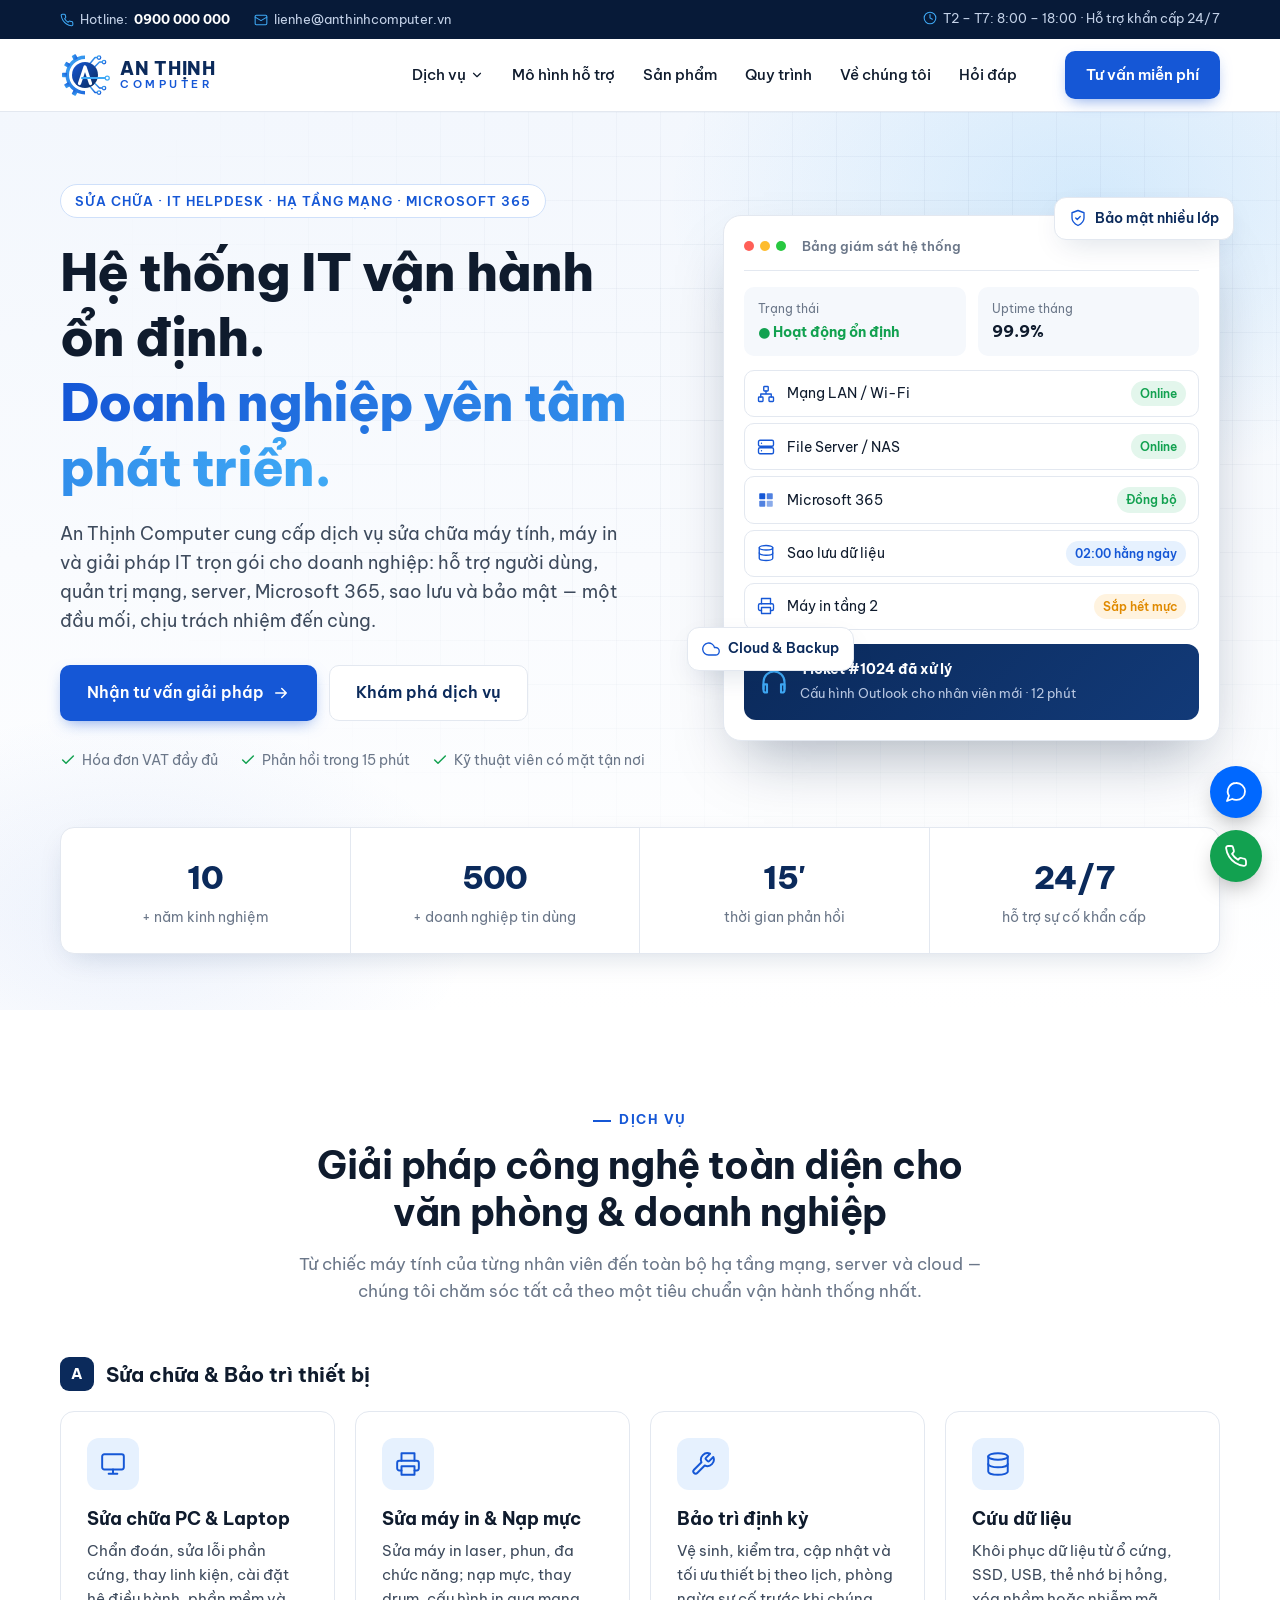
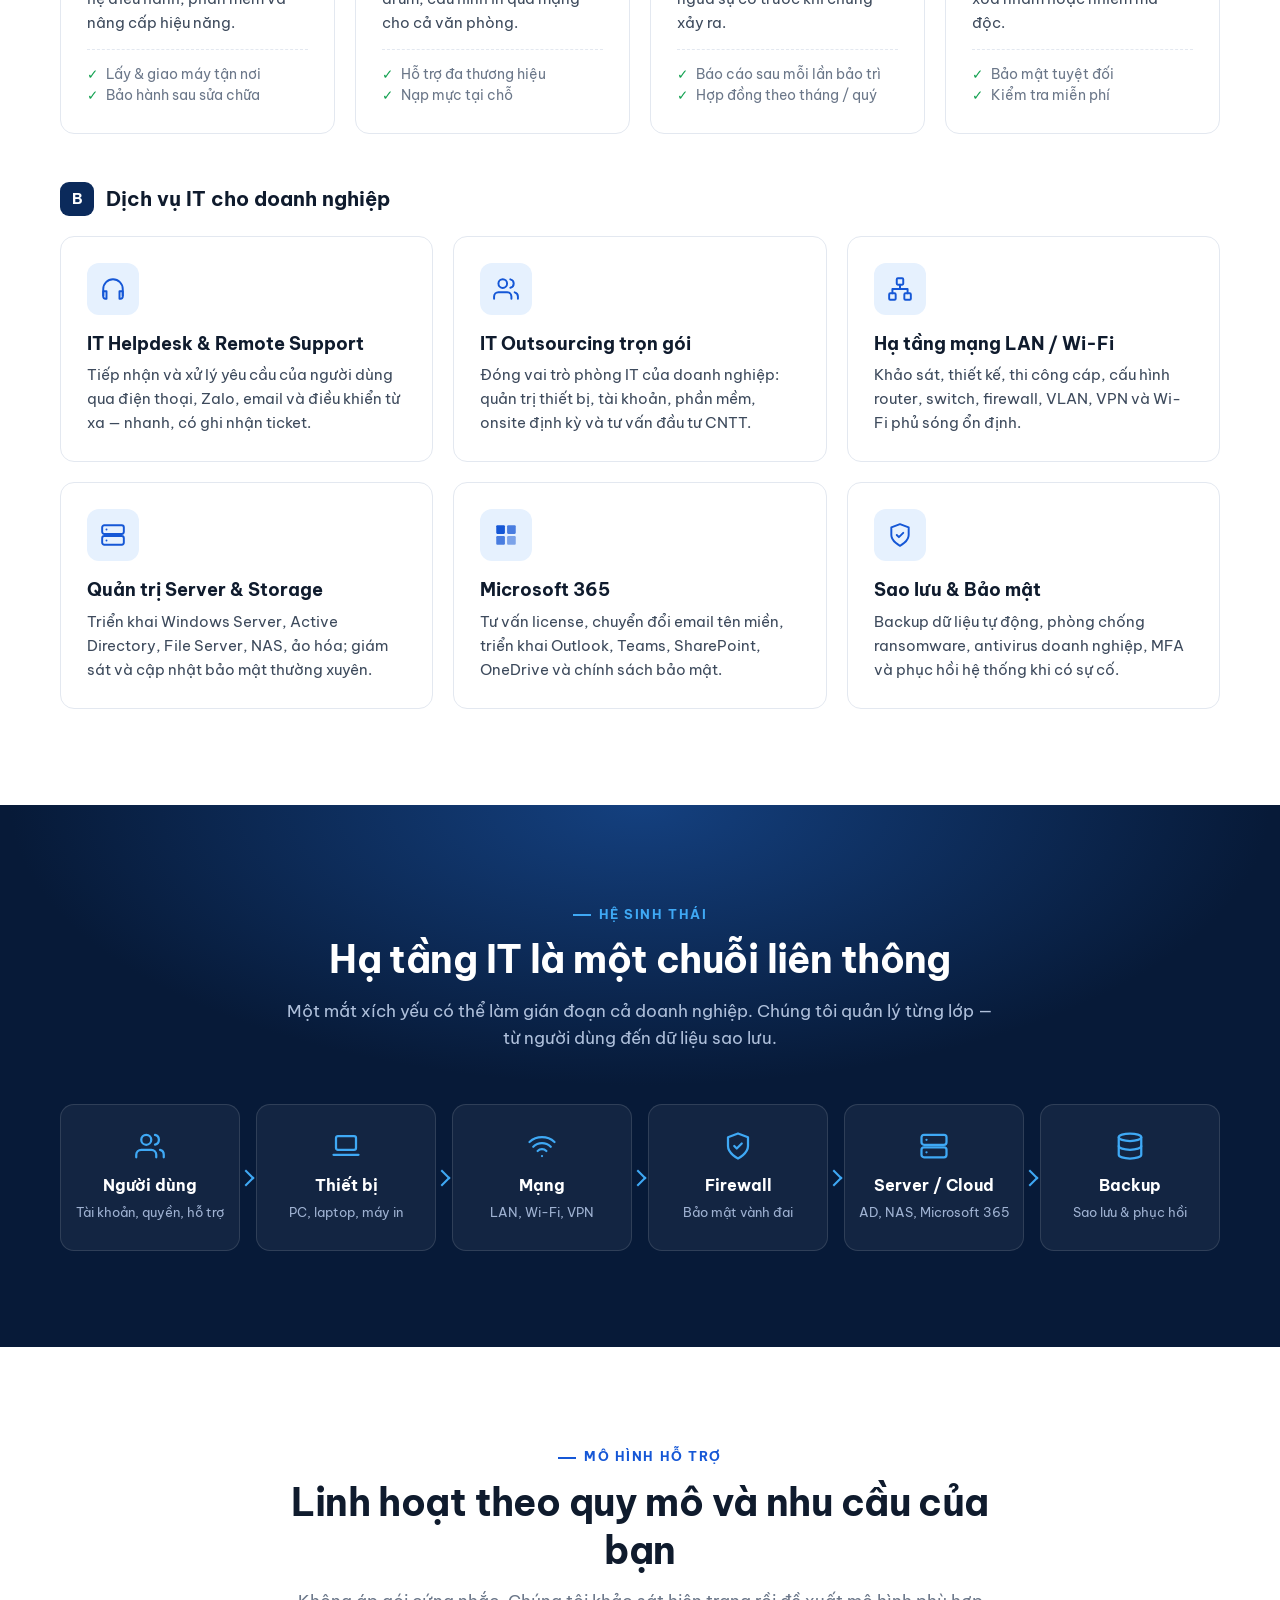
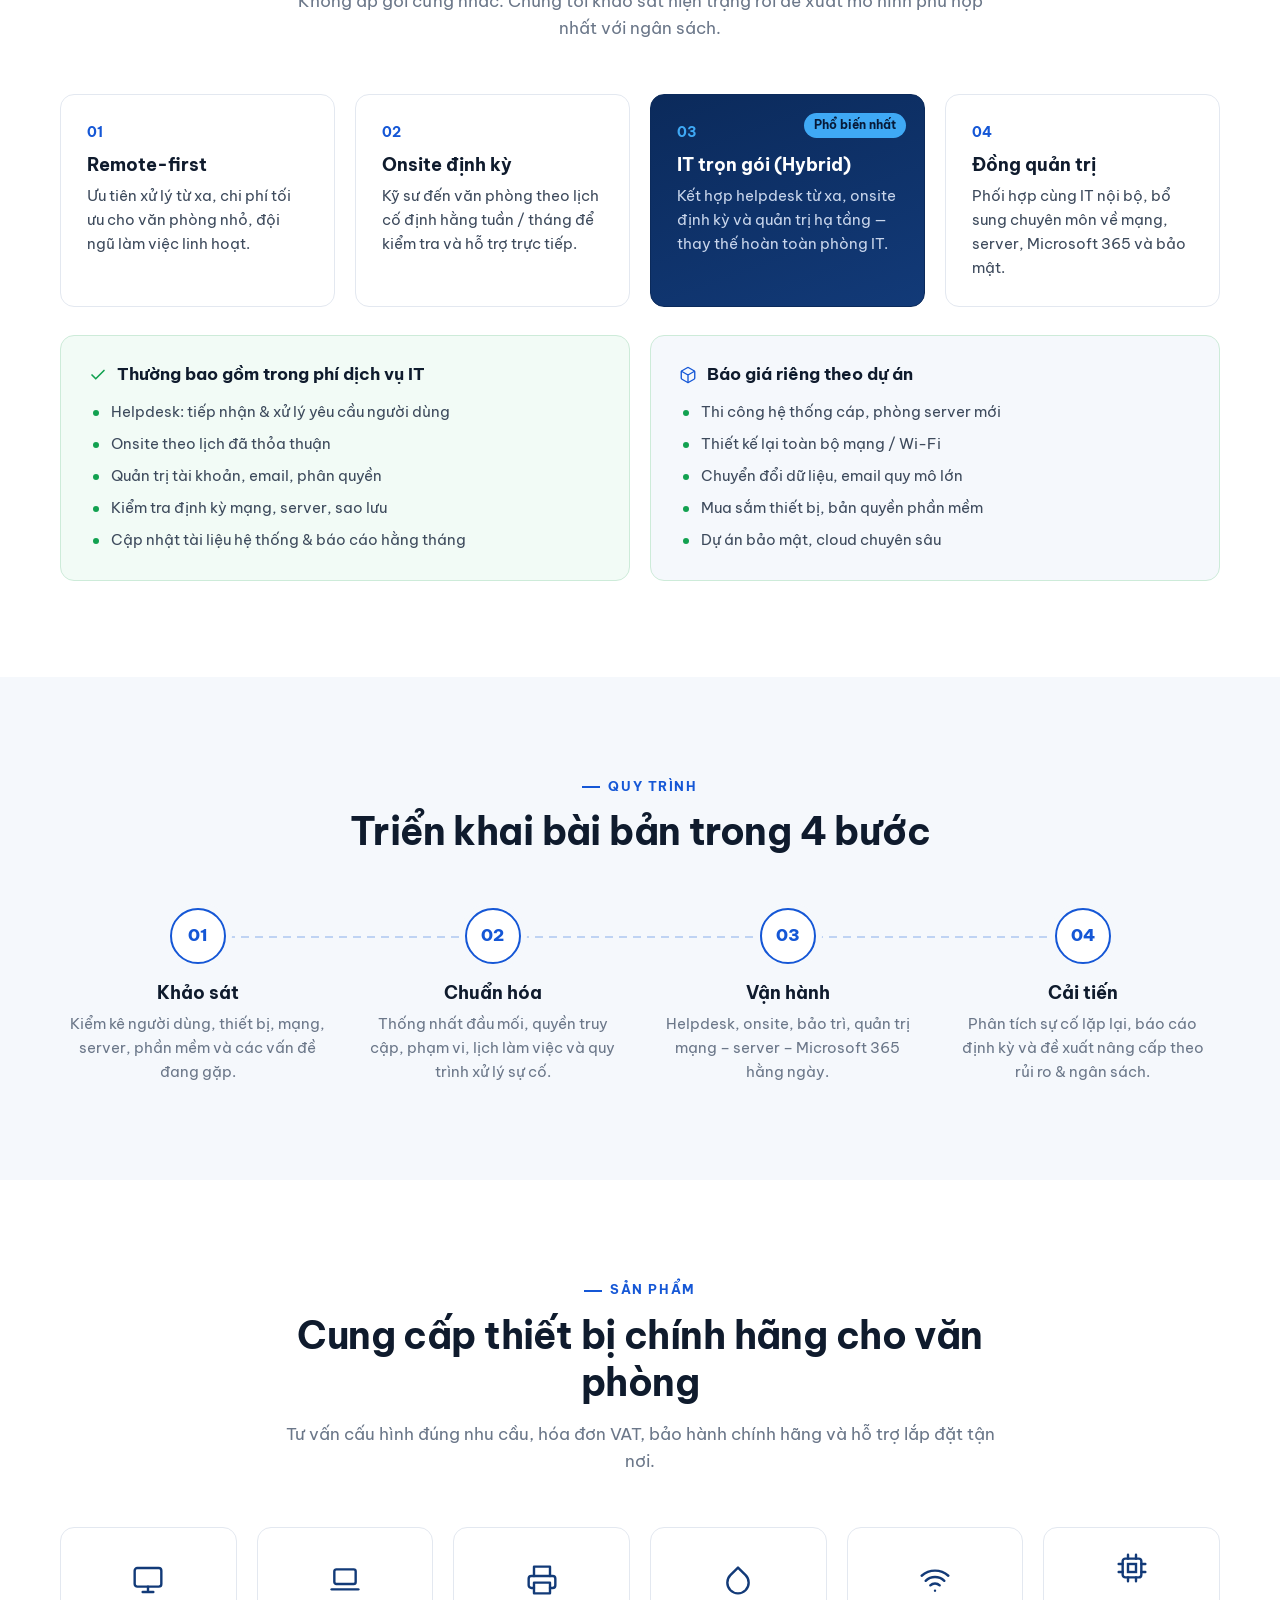
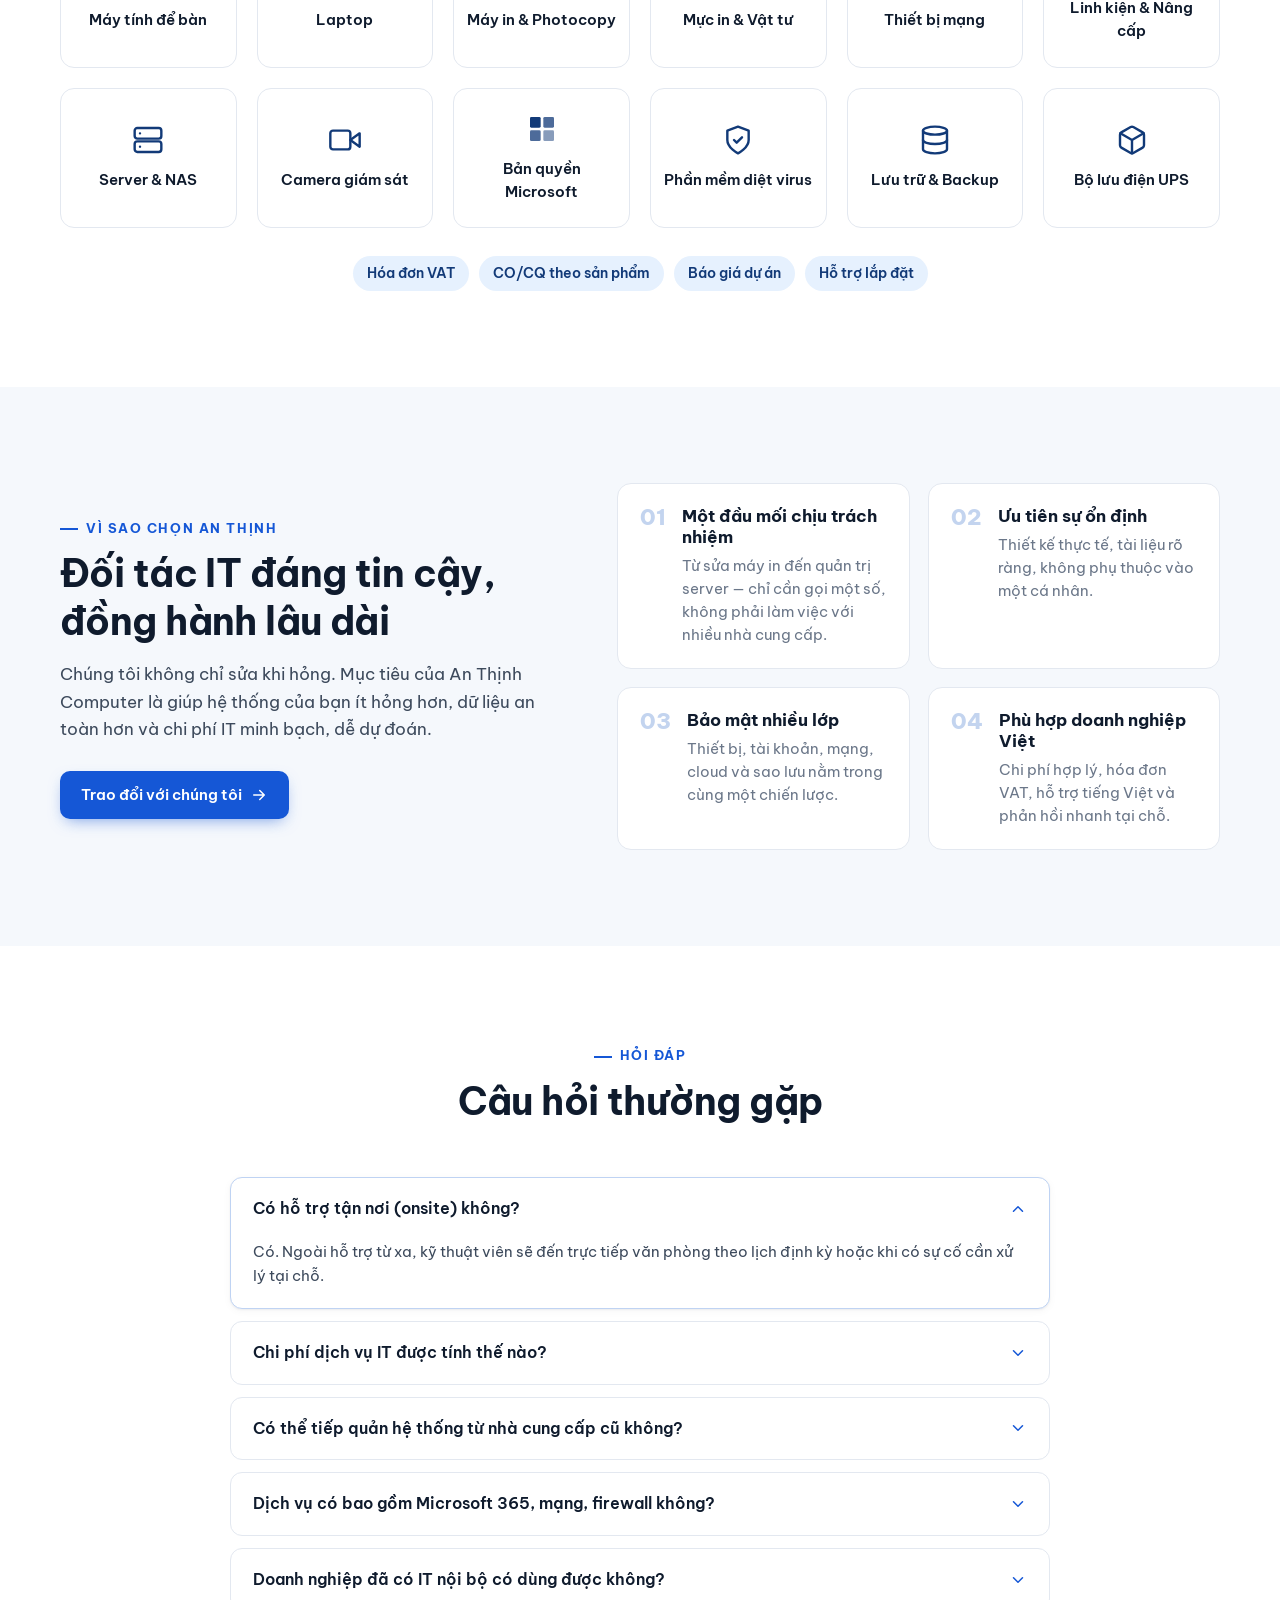
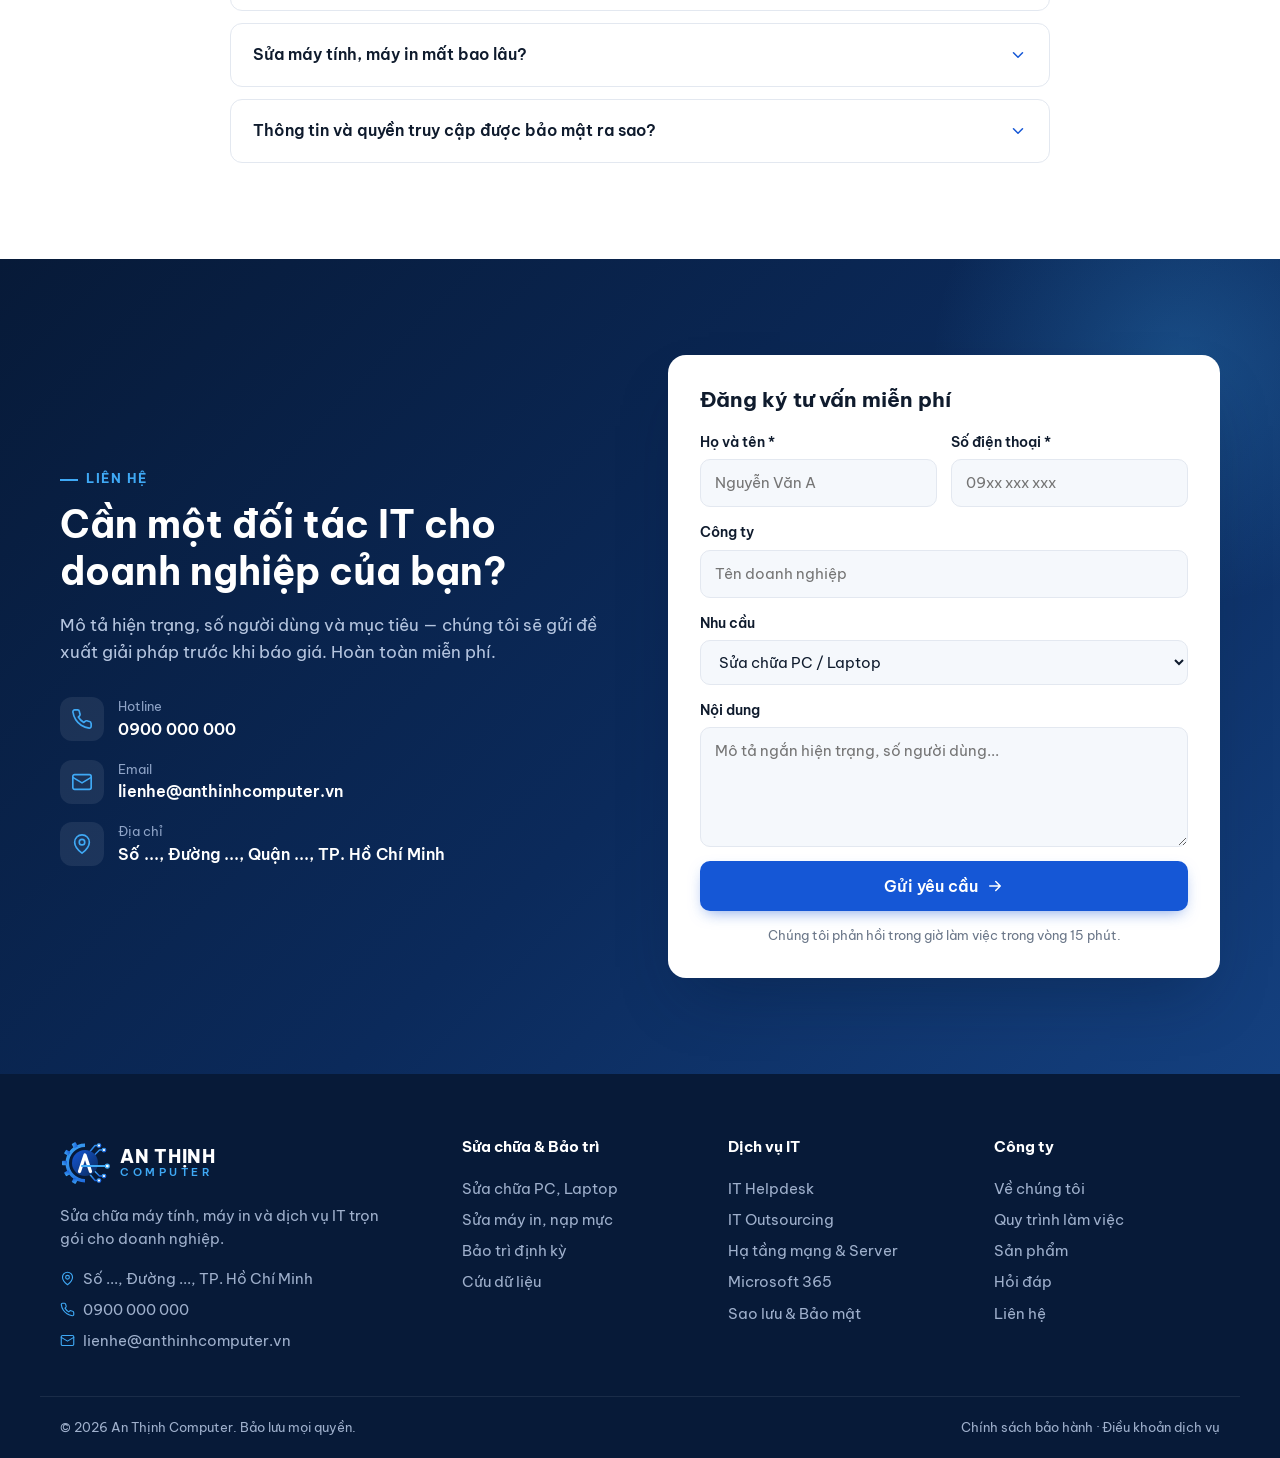
==== commit 220bb40d: "Them logo An Thinh Computer" ====
--- a/index.html
+++ b/index.html
@@ -9,7 +9,7 @@
 <link rel="preconnect" href="https://fonts.gstatic.com" crossorigin>
 <link href="https://fonts.googleapis.com/css2?family=Be+Vietnam+Pro:wght@400;500;600;700;800&display=swap" rel="stylesheet">
 <link rel="stylesheet" href="styles.css">
-<link rel="icon" href="favicon.svg" type="image/svg+xml">
+<link rel="icon" href="logo-mark.svg" type="image/svg+xml">
 </head>
 <body>
 
@@ -63,9 +63,7 @@
 <header class="header" id="top">
   <div class="container header-inner">
     <a href="#top" class="logo" aria-label="An Thịnh Computer">
-      <span class="logo-mark">
-        <svg viewBox="0 0 40 40" aria-hidden="true"><rect width="40" height="40" rx="10" fill="#0B2A5B"/><path d="M11 29 19 11h2l8 18" fill="none" stroke="#fff" stroke-width="3" stroke-linecap="round" stroke-linejoin="round"/><path d="M14.5 23h11" stroke="#3FA9F5" stroke-width="3" stroke-linecap="round"/></svg>
-      </span>
+      <span class="logo-mark"><img src="logo-mark.svg" alt=""></span>
       <span class="logo-text"><strong>AN THỊNH</strong><small>COMPUTER</small></span>
     </a>
     <nav class="nav" id="nav">
@@ -435,7 +433,7 @@
   <div class="container footer-grid">
     <div class="f-brand">
       <a href="#top" class="logo light">
-        <span class="logo-mark"><svg viewBox="0 0 40 40" aria-hidden="true"><rect width="40" height="40" rx="10" fill="#1557D6"/><path d="M11 29 19 11h2l8 18" fill="none" stroke="#fff" stroke-width="3" stroke-linecap="round" stroke-linejoin="round"/><path d="M14.5 23h11" stroke="#9CD3FF" stroke-width="3" stroke-linecap="round"/></svg></span>
+        <span class="logo-mark"><img src="logo-mark.svg" alt=""></span>
         <span class="logo-text"><strong>AN THỊNH</strong><small>COMPUTER</small></span>
       </a>
       <p>Sửa chữa máy tính, máy in và dịch vụ IT trọn gói cho doanh nghiệp.</p>
--- a/styles.css
+++ b/styles.css
@@ -54,7 +54,7 @@
 .header.scrolled{box-shadow:var(--shadow-sm)}
 .header-inner{display:flex;align-items:center;gap:28px;height:72px}
 .logo{display:flex;align-items:center;gap:10px}
-.logo-mark svg{width:40px;height:40px;display:block}
+.logo-mark img{width:50px;height:50px;display:block}
 .logo-text{display:flex;flex-direction:column;line-height:1.05}
 .logo-text strong{font-size:18px;letter-spacing:.04em;color:var(--navy-800);font-weight:800}
 .logo-text small{font-size:11px;letter-spacing:.32em;color:var(--blue-600);font-weight:600}
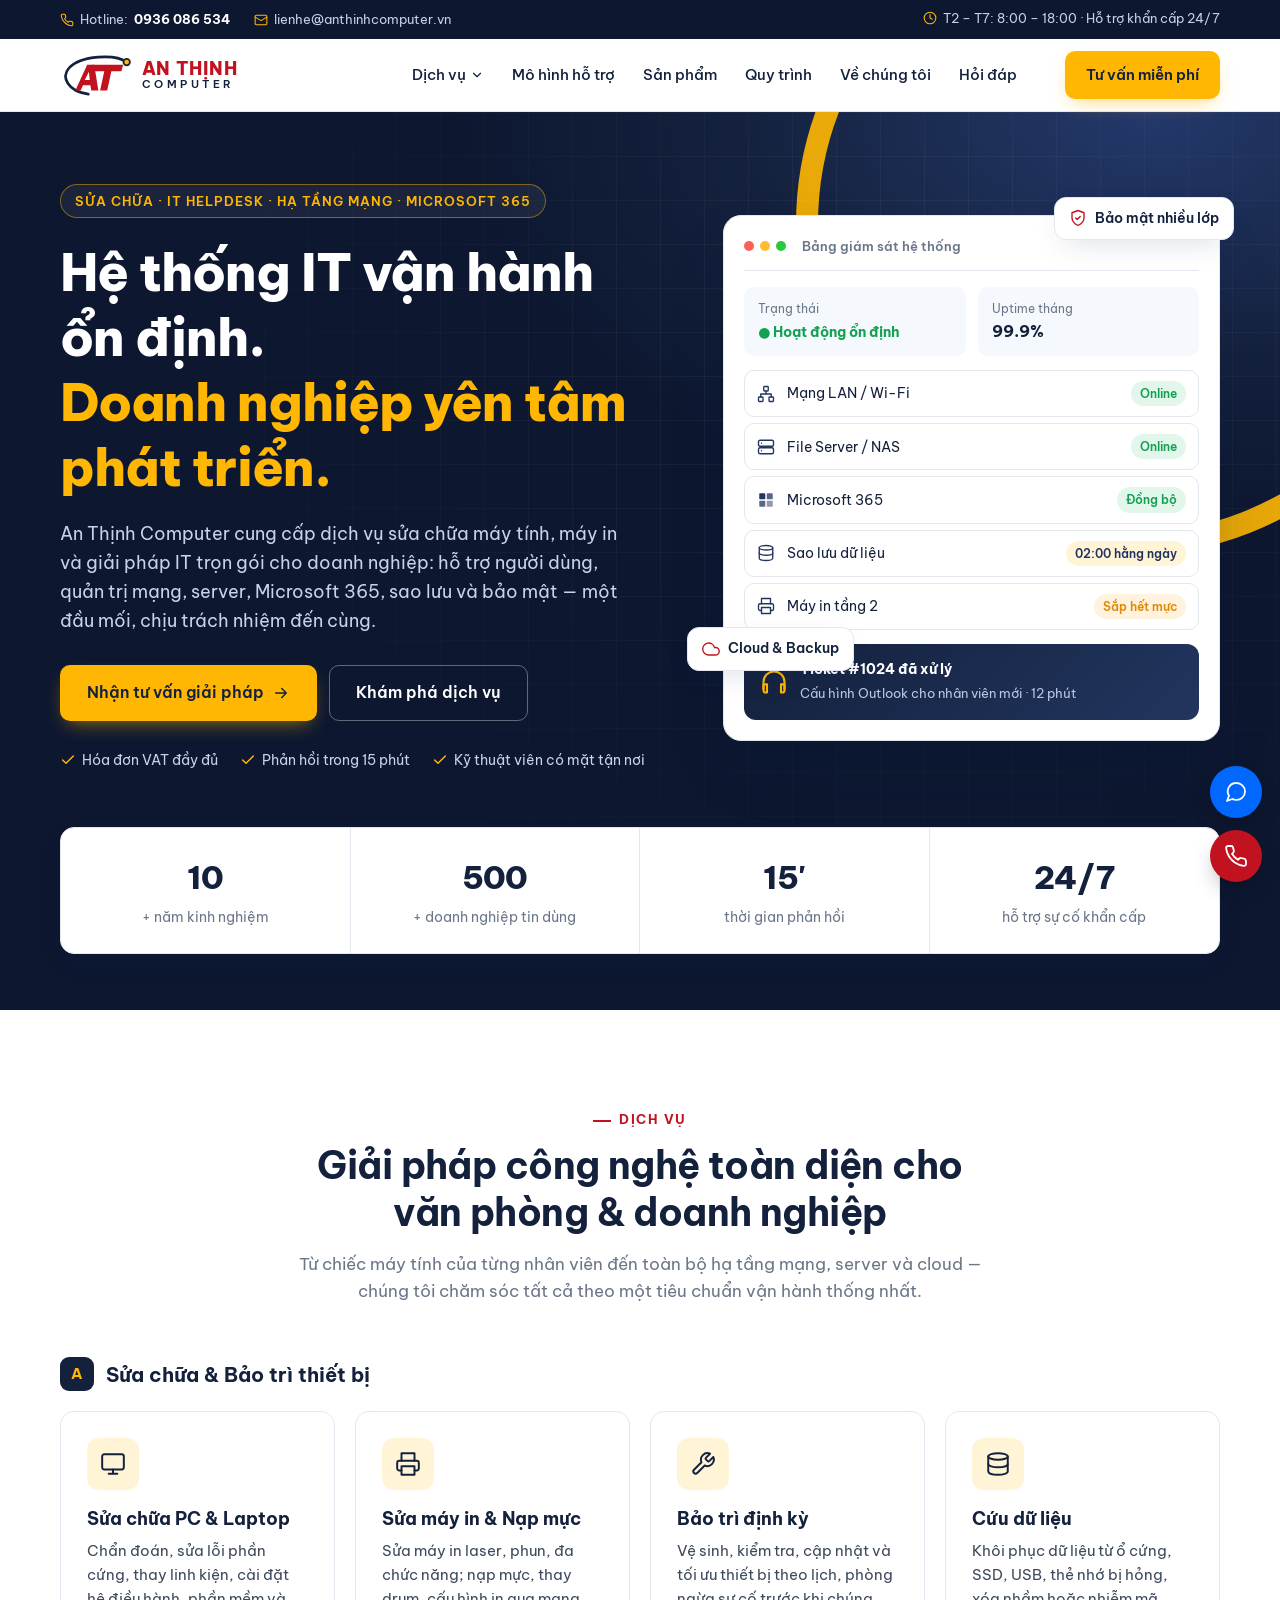
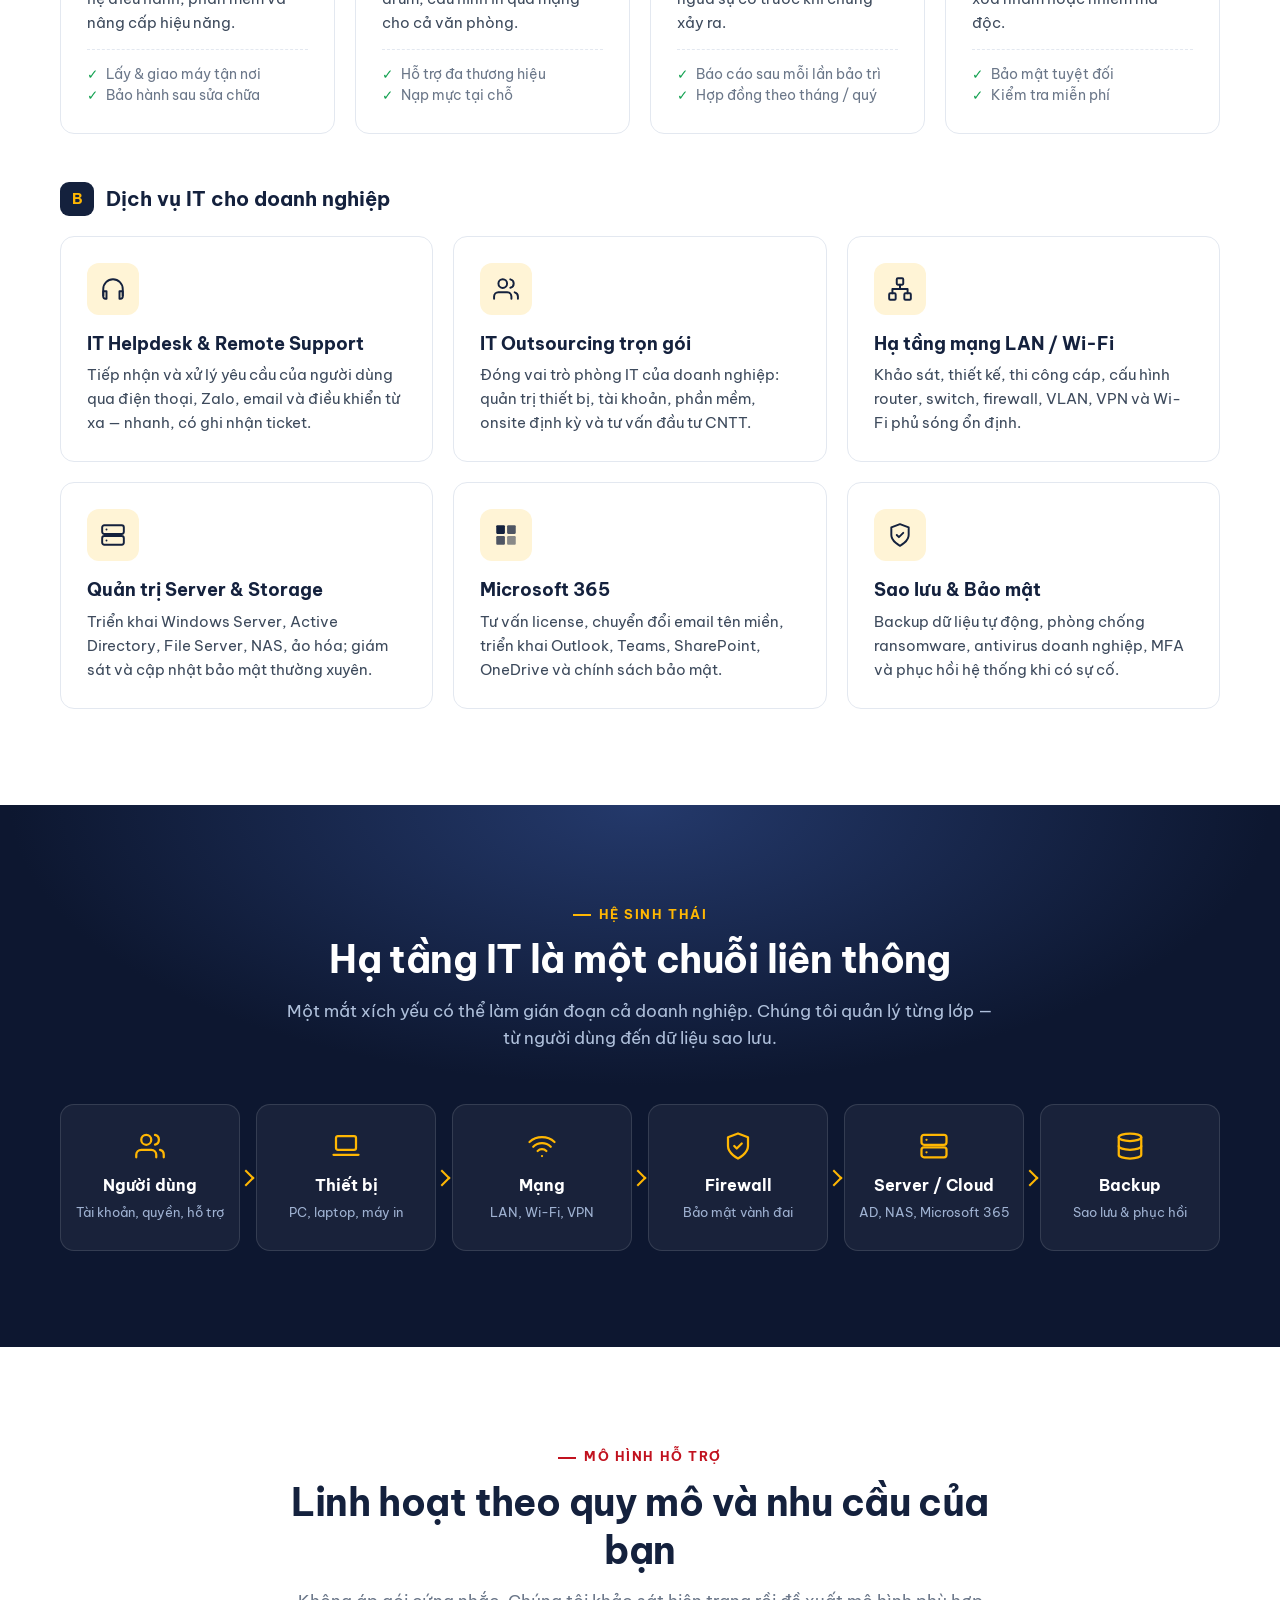
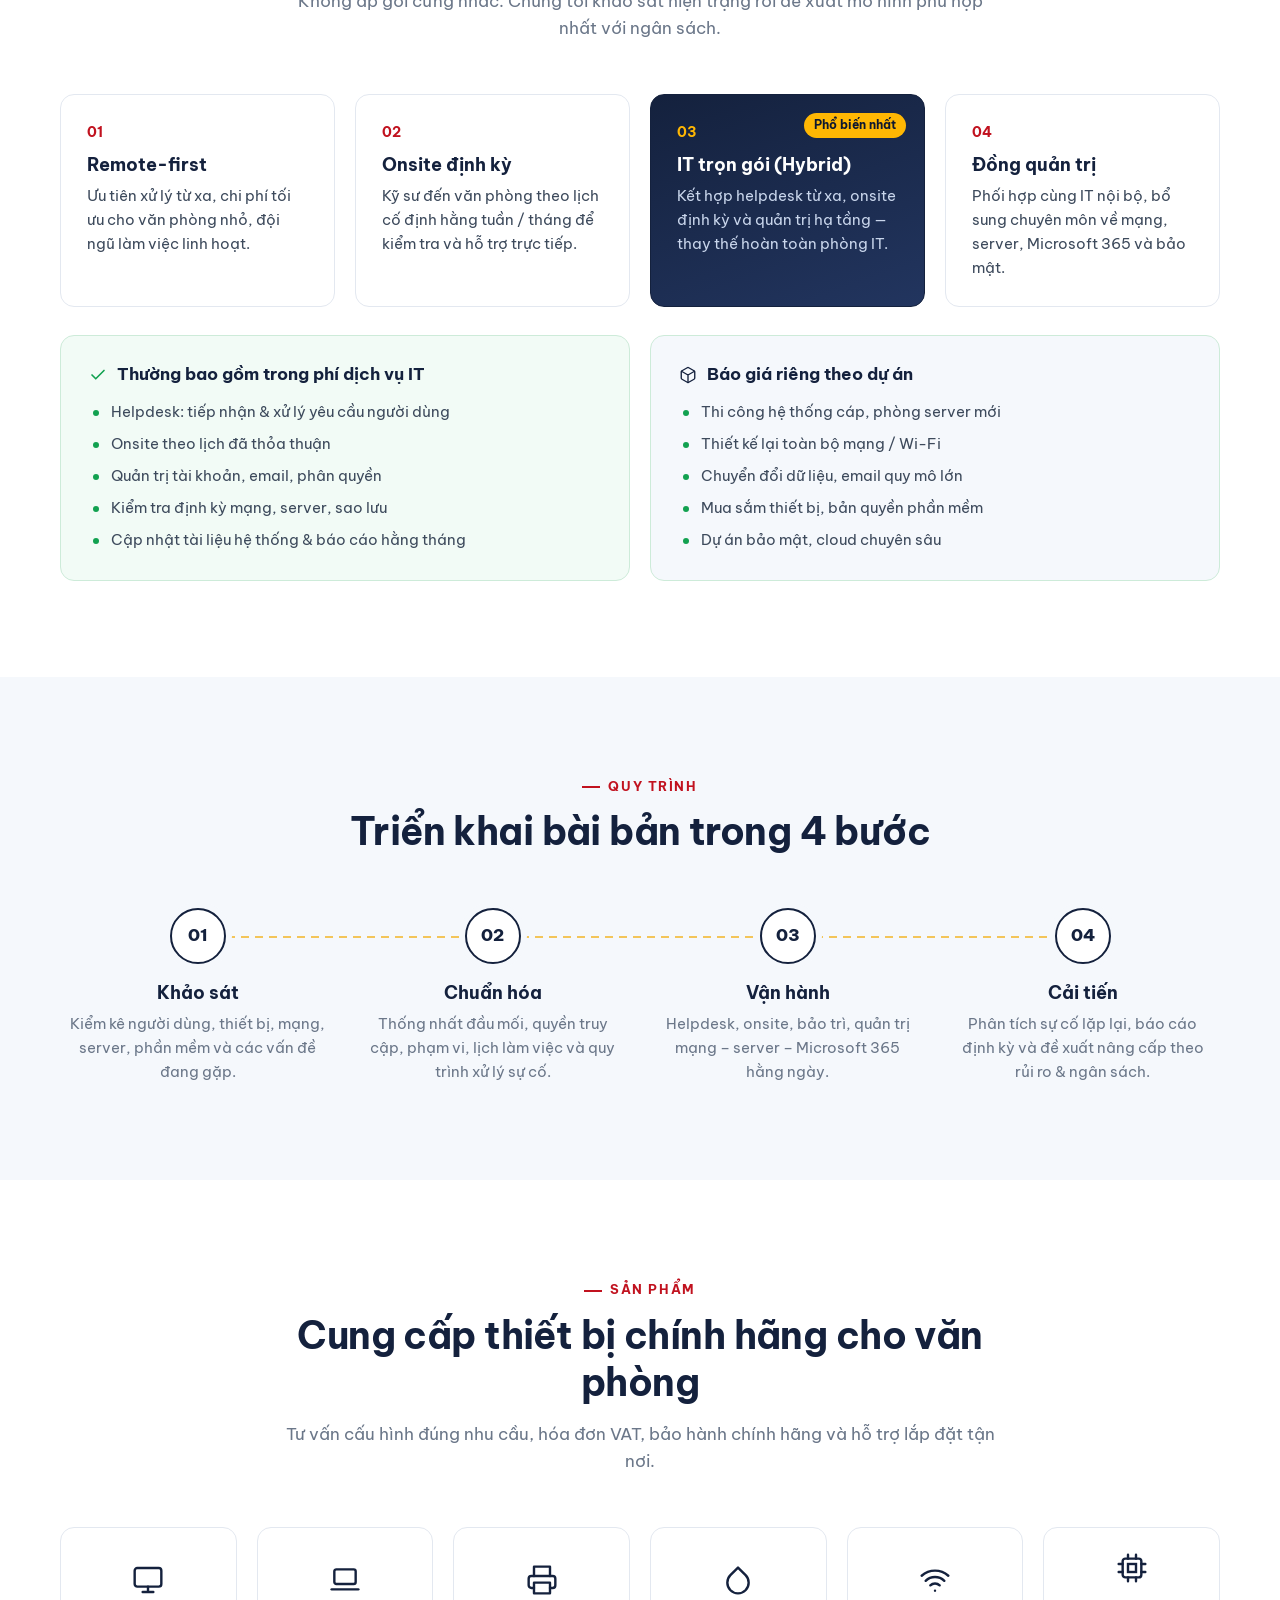
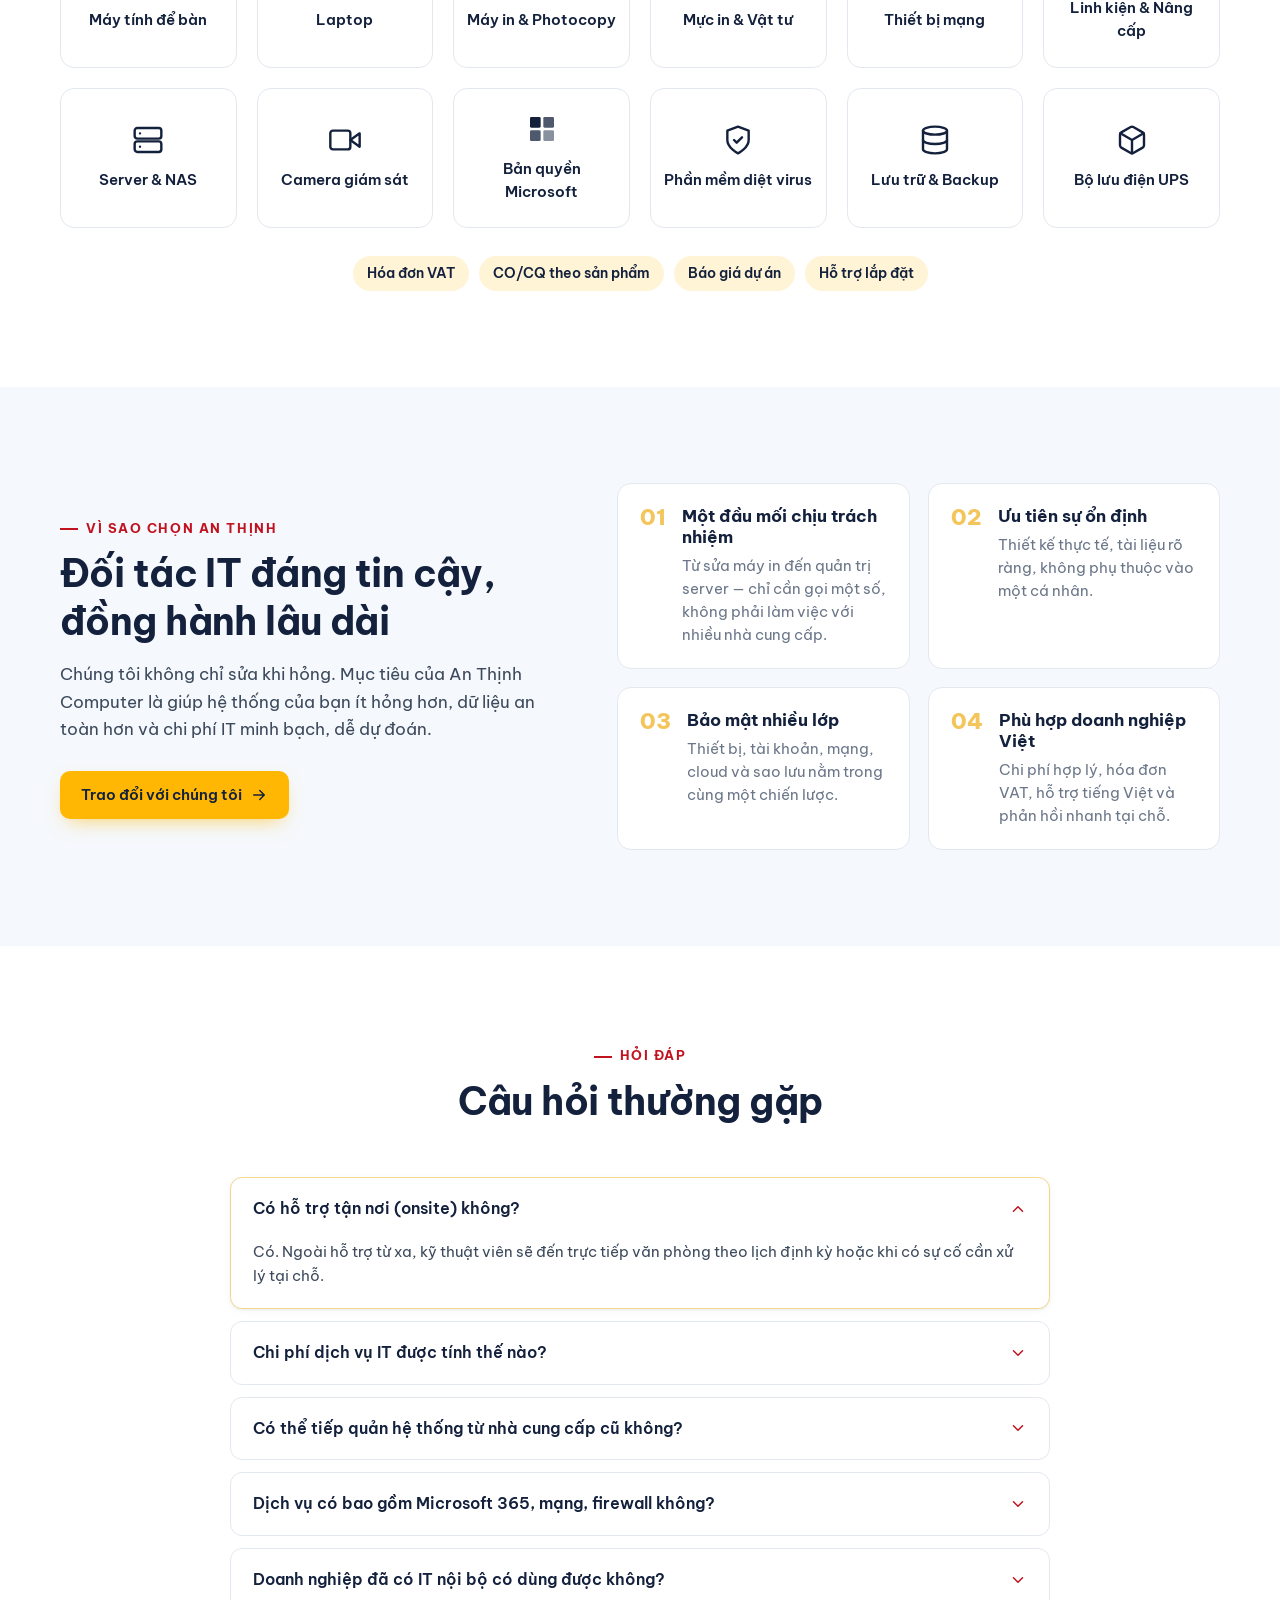
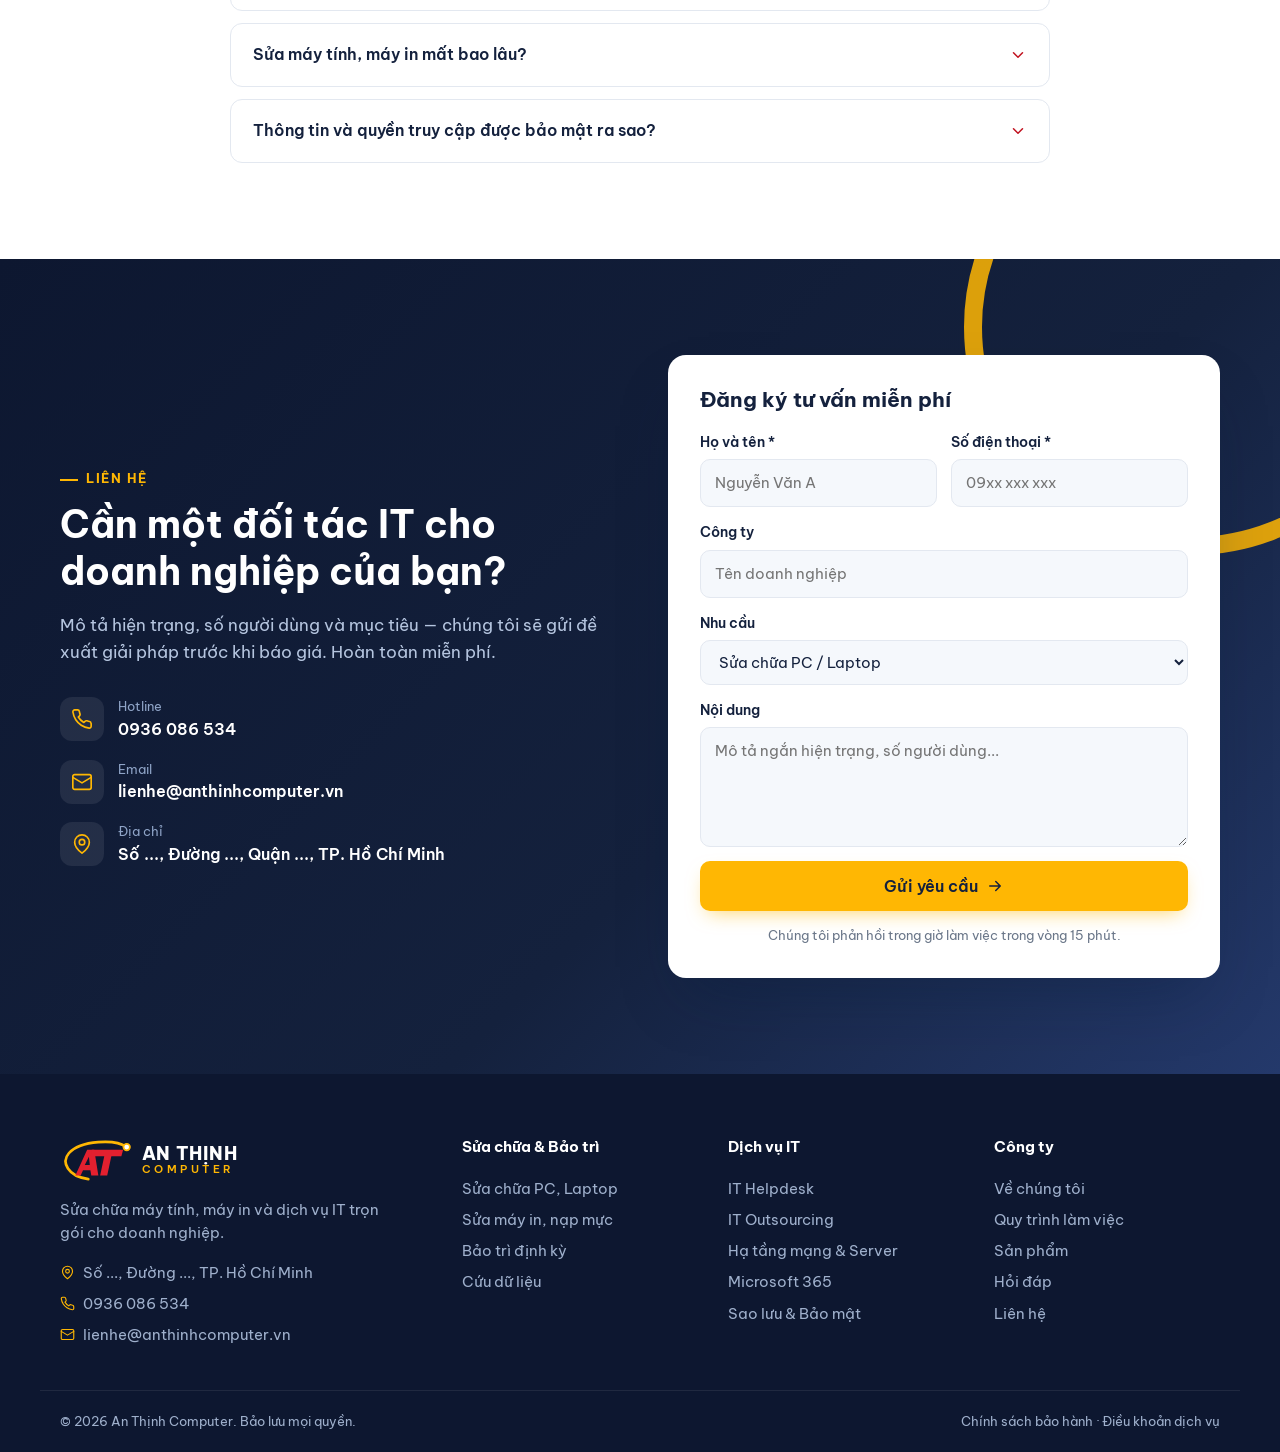
==== commit a1b3a2a7: "Doi nhan dien sang navy - vang - do, logo AT, hotline that Co-Authored-By: Claude Opus 5.5 <noreply@" ====
--- a/index.html
+++ b/index.html
@@ -9,7 +9,7 @@
 <link rel="preconnect" href="https://fonts.gstatic.com" crossorigin>
 <link href="https://fonts.googleapis.com/css2?family=Be+Vietnam+Pro:wght@400;500;600;700;800&display=swap" rel="stylesheet">
 <link rel="stylesheet" href="styles.css">
-<link rel="icon" href="logo-mark.svg" type="image/svg+xml">
+<link rel="icon" href="logo-at-mark.svg" type="image/svg+xml">
 </head>
 <body>
 
@@ -50,7 +50,7 @@
 <div class="topbar">
   <div class="container topbar-inner">
     <div class="topbar-left">
-      <a href="tel:0900000000"><svg class="ic"><use href="#i-phone"/></svg> Hotline: <strong>0900 000 000</strong></a>
+      <a href="tel:0936086534"><svg class="ic"><use href="#i-phone"/></svg> Hotline: <strong>0936 086 534</strong></a>
       <a href="mailto:lienhe@anthinhcomputer.vn"><svg class="ic"><use href="#i-mail"/></svg> lienhe@anthinhcomputer.vn</a>
     </div>
     <div class="topbar-right">
@@ -63,7 +63,7 @@
 <header class="header" id="top">
   <div class="container header-inner">
     <a href="#top" class="logo" aria-label="An Thịnh Computer">
-      <span class="logo-mark"><img src="logo-mark.svg" alt=""></span>
+      <span class="logo-mark"><img src="logo-at-mark.svg" alt=""></span>
       <span class="logo-text"><strong>AN THỊNH</strong><small>COMPUTER</small></span>
     </a>
     <nav class="nav" id="nav">
@@ -397,7 +397,7 @@
       <h2>Cần một đối tác IT cho doanh nghiệp của bạn?</h2>
       <p>Mô tả hiện trạng, số người dùng và mục tiêu — chúng tôi sẽ gửi đề xuất giải pháp trước khi báo giá. Hoàn toàn miễn phí.</p>
       <ul class="contact-list">
-        <li><svg class="ic"><use href="#i-phone"/></svg><div><small>Hotline</small><a href="tel:0900000000">0900 000 000</a></div></li>
+        <li><svg class="ic"><use href="#i-phone"/></svg><div><small>Hotline</small><a href="tel:0936086534">0936 086 534</a></div></li>
         <li><svg class="ic"><use href="#i-mail"/></svg><div><small>Email</small><a href="mailto:lienhe@anthinhcomputer.vn">lienhe@anthinhcomputer.vn</a></div></li>
         <li><svg class="ic"><use href="#i-pin"/></svg><div><small>Địa chỉ</small><span>Số ..., Đường ..., Quận ..., TP. Hồ Chí Minh</span></div></li>
       </ul>
@@ -433,13 +433,13 @@
   <div class="container footer-grid">
     <div class="f-brand">
       <a href="#top" class="logo light">
-        <span class="logo-mark"><img src="logo-mark.svg" alt=""></span>
+        <span class="logo-mark"><img src="logo-at-mark-dark.svg" alt=""></span>
         <span class="logo-text"><strong>AN THỊNH</strong><small>COMPUTER</small></span>
       </a>
       <p>Sửa chữa máy tính, máy in và dịch vụ IT trọn gói cho doanh nghiệp.</p>
       <ul class="f-info">
         <li><svg class="ic"><use href="#i-pin"/></svg> Số ..., Đường ..., TP. Hồ Chí Minh</li>
-        <li><svg class="ic"><use href="#i-phone"/></svg> 0900 000 000</li>
+        <li><svg class="ic"><use href="#i-phone"/></svg> 0936 086 534</li>
         <li><svg class="ic"><use href="#i-mail"/></svg> lienhe@anthinhcomputer.vn</li>
       </ul>
     </div>
@@ -475,8 +475,8 @@
 
 <!-- Floating contact -->
 <div class="floating">
-  <a href="https://zalo.me/0900000000" target="_blank" rel="noopener" class="fab zalo" aria-label="Chat Zalo"><svg class="ic"><use href="#i-chat"/></svg></a>
-  <a href="tel:0900000000" class="fab call" aria-label="Gọi hotline"><svg class="ic"><use href="#i-phone"/></svg></a>
+  <a href="https://zalo.me/0936086534" target="_blank" rel="noopener" class="fab zalo" aria-label="Chat Zalo"><svg class="ic"><use href="#i-chat"/></svg></a>
+  <a href="tel:0936086534" class="fab call" aria-label="Gọi hotline"><svg class="ic"><use href="#i-phone"/></svg></a>
 </div>
 
 <script src="script.js"></script>
--- a/styles.css
+++ b/styles.css
@@ -1,12 +1,15 @@
 :root{
-  --navy-900:#071A38;
-  --navy-800:#0B2A5B;
-  --navy-700:#123A78;
-  --blue-600:#1557D6;
-  --blue-500:#2F6FEB;
-  --sky-400:#3FA9F5;
-  --sky-100:#E6F1FE;
-  --ink:#0F1B2D;
+  --navy-900:#0D1730;
+  --navy-800:#14213D;
+  --navy-700:#22355F;
+  --blue-600:#1F3260;
+  --blue-500:#2B4478;
+  --gold:#FFB703;
+  --gold-600:#F5A300;
+  --red:#C1121F;
+  --sky-400:#FFB703;
+  --sky-100:#FFF4D6;
+  --ink:#14213D;
   --text:#3D4A5C;
   --muted:#6B7789;
   --line:#E3E8F0;
@@ -54,7 +57,7 @@
 .header.scrolled{box-shadow:var(--shadow-sm)}
 .header-inner{display:flex;align-items:center;gap:28px;height:72px}
 .logo{display:flex;align-items:center;gap:10px}
-.logo-mark img{width:50px;height:50px;display:block}
+.logo-mark img{height:44px;width:auto;display:block}
 .logo-text{display:flex;flex-direction:column;line-height:1.05}
 .logo-text strong{font-size:18px;letter-spacing:.04em;color:var(--navy-800);font-weight:800}
 .logo-text small{font-size:11px;letter-spacing:.32em;color:var(--blue-600);font-weight:600}
@@ -322,3 +325,60 @@
   .form{padding:24px}
   .hero-actions .btn{width:100%}
 }
+
+/* ===== Brand theme: Navy – Vàng – Đỏ (An Thịnh) ===== */
+.btn-primary{background:var(--gold);color:var(--navy-800);box-shadow:0 8px 20px -8px rgba(255,183,3,.65)}
+.btn-primary:hover{background:var(--gold-600);color:var(--navy-900)}
+.btn-ghost:hover{border-color:var(--navy-800);color:var(--navy-800)}
+.logo-text strong{color:var(--red)}
+.logo-text small{color:var(--navy-800)}
+.logo.light .logo-text strong{color:#fff}
+.logo.light .logo-text small{color:var(--gold)}
+.nav>a:hover,.nav-item>a:hover,.drop-col a:hover{background:var(--sky-100);color:var(--navy-800)}
+.kicker{color:var(--red)}
+.kicker.light,.section-head.light .kicker{color:var(--gold)}
+
+/* Hero on navy */
+.hero{background:radial-gradient(700px 420px at 90% 0%,#24396B 0%,var(--navy-800) 60%,var(--navy-900) 100%);color:#C9D3E8}
+.hero-bg{background:none}
+.hero-bg::before{content:"";position:absolute;right:-180px;top:-220px;width:620px;height:620px;border-radius:50%;border:22px solid var(--gold);opacity:.9}
+.hero-bg::after{background-image:linear-gradient(rgba(255,255,255,.05) 1px,transparent 1px),linear-gradient(90deg,rgba(255,255,255,.05) 1px,transparent 1px)}
+.hero h1{color:#fff}
+.grad{background:none;-webkit-background-clip:initial;background-clip:initial;color:var(--gold)}
+.lead{color:#C9D3E8}
+.eyebrow{background:rgba(255,255,255,.06);border-color:rgba(255,183,3,.45);color:var(--gold)}
+.hero .btn-ghost{background:transparent;color:#fff;border-color:rgba(255,255,255,.35)}
+.hero .btn-ghost:hover{border-color:var(--gold);color:var(--gold)}
+.hero-trust{color:#C9D3E8}
+.hero-trust .ic{color:var(--gold)}
+.float-chip .ic{color:var(--red)}
+.panel-list .ic{color:var(--navy-700)}
+
+/* Cards & accents */
+.svc-ic{background:var(--sky-100);color:var(--navy-800)}
+.card.svc:hover .svc-ic{background:var(--navy-800);color:var(--gold)}
+.card:hover{border-color:#F3D78A}
+.svc.feature::after{background:linear-gradient(90deg,var(--gold),var(--red))}
+.svc-group-head .num{background:var(--navy-800);color:var(--gold)}
+.section.dark{background:radial-gradient(900px 400px at 50% 0%,#24396B 0%,var(--navy-900) 70%)}
+.model-num{color:var(--red)}
+.badge{background:var(--gold);color:var(--navy-900)}
+.scope-col.out h4 .ic{color:var(--navy-800)}
+.scope-col li::before{background:var(--navy-700)}
+.steps::before{background:repeating-linear-gradient(90deg,#F3C55A 0 8px,transparent 8px 14px)}
+.step-n{border-color:var(--navy-800);color:var(--navy-800)}
+.step:hover .step-n{background:var(--navy-800);color:var(--gold)}
+.prod .ic{color:var(--navy-800)}
+.prod:hover{border-color:var(--gold);color:var(--navy-800)}
+.prod:hover .ic{color:var(--red)}
+.chips span{color:var(--navy-800);background:var(--sky-100)}
+.why-item>span{color:#F3C55A}
+.faq summary .ic{color:var(--red)}
+.faq details[open]{border-color:#F3D78A}
+.form input:focus,.form select:focus,.form textarea:focus{border-color:var(--gold-600);box-shadow:0 0 0 3px rgba(255,183,3,.22)}
+.section.cta{background:linear-gradient(135deg,var(--navy-900) 0%,var(--navy-800) 60%,#24396B 100%)}
+.section.cta::before{background:none;border:18px solid var(--gold);opacity:.85;width:420px;height:420px;right:-140px;top:-160px}
+.fab.call{background:var(--red);animation:pulseRed 2s infinite}
+@keyframes pulseRed{0%{box-shadow:0 0 0 0 rgba(193,18,31,.5)}70%{box-shadow:0 0 0 14px rgba(193,18,31,0)}100%{box-shadow:0 0 0 0 rgba(193,18,31,0)}}
+@media (max-width:960px){.nav>a.nav-cta-mobile{color:var(--navy-800)!important}.hero-bg::before{width:380px;height:380px;right:-160px;top:-160px;border-width:16px}}
+@media (max-width:640px){.hero-bg::before{display:none}}
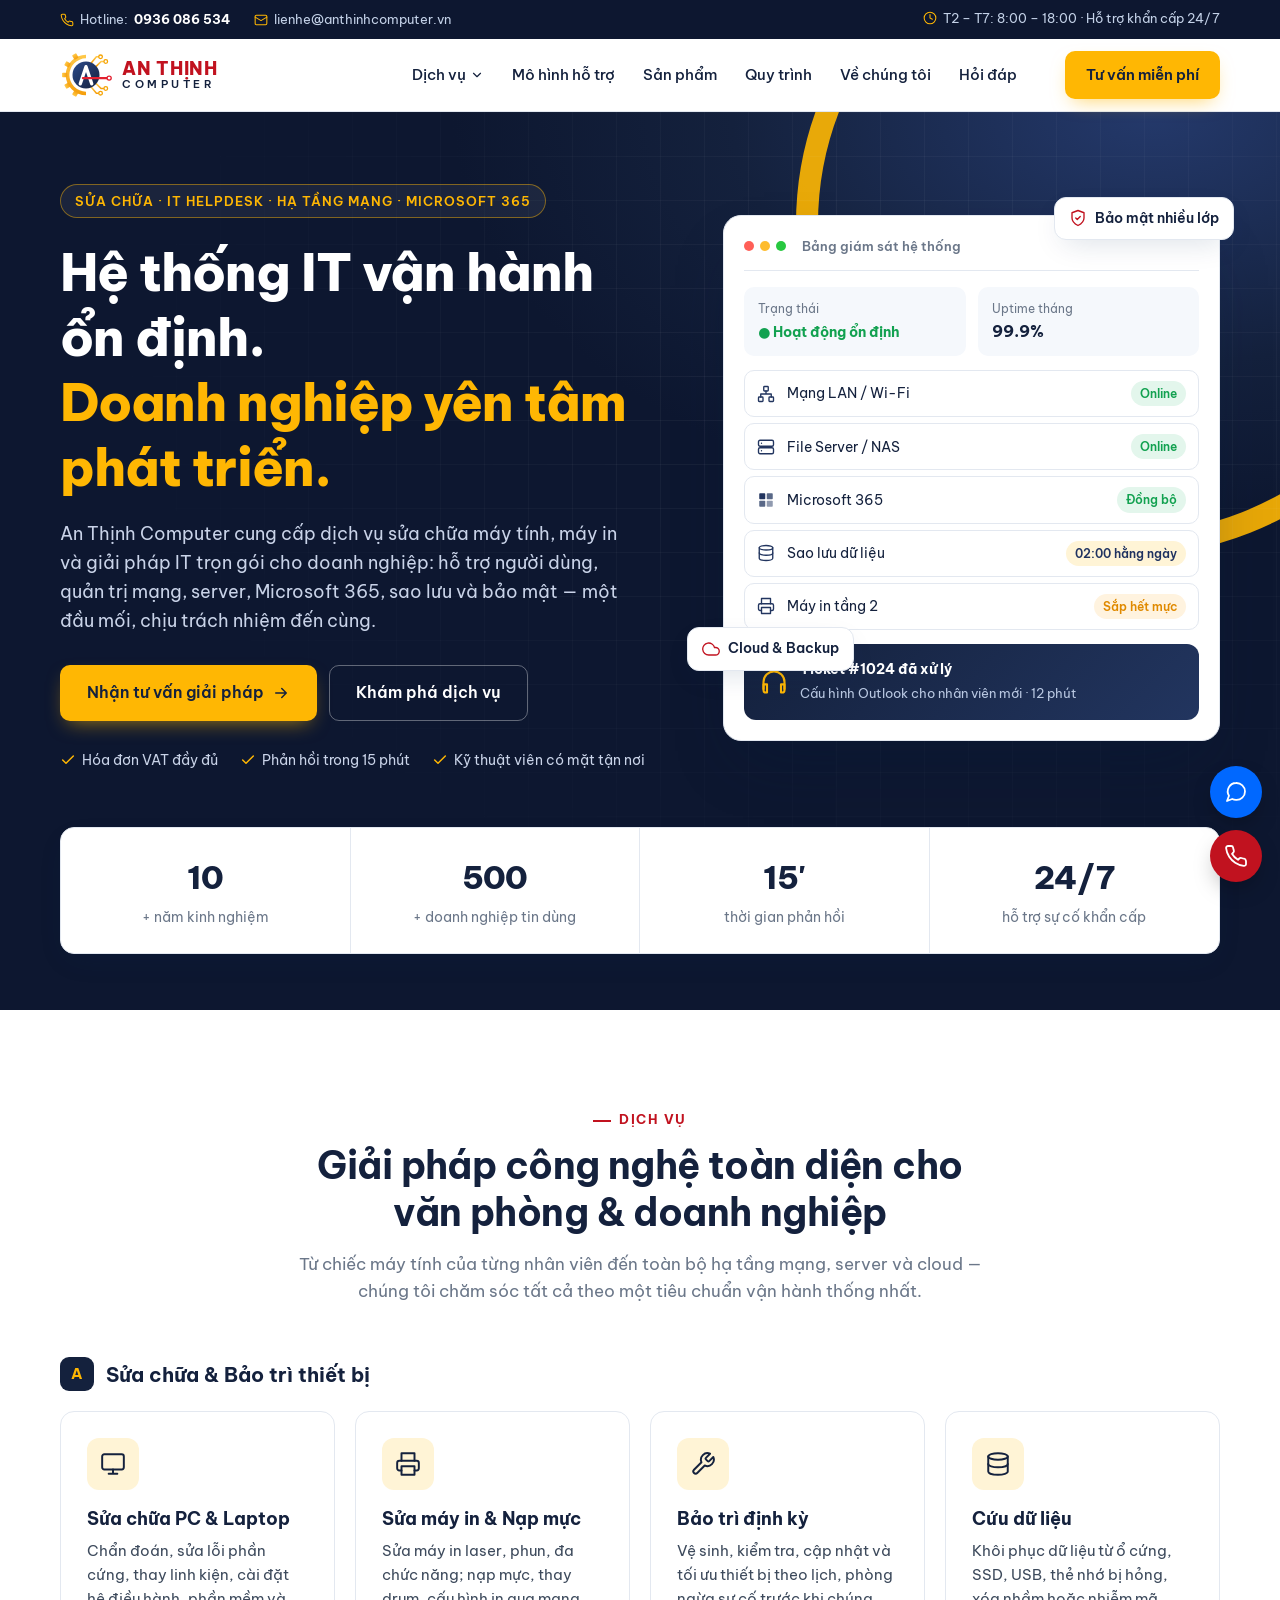
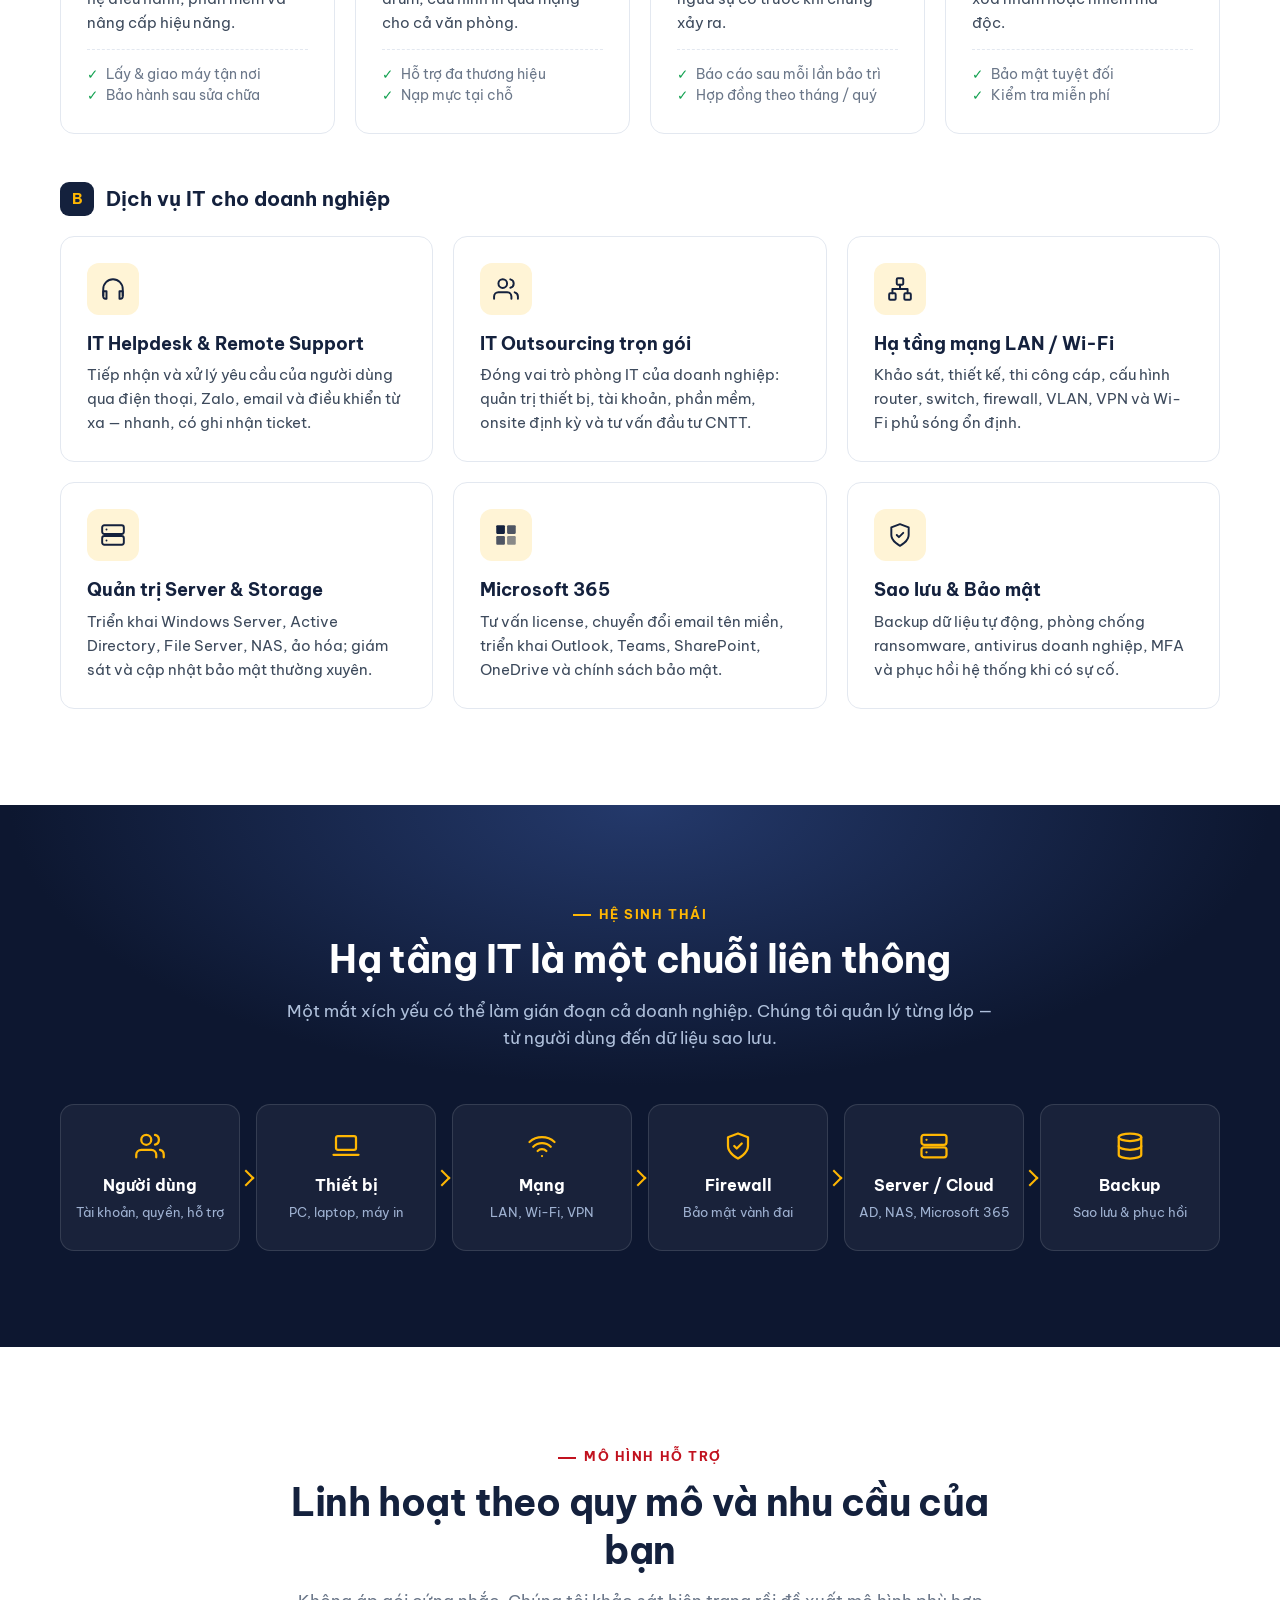
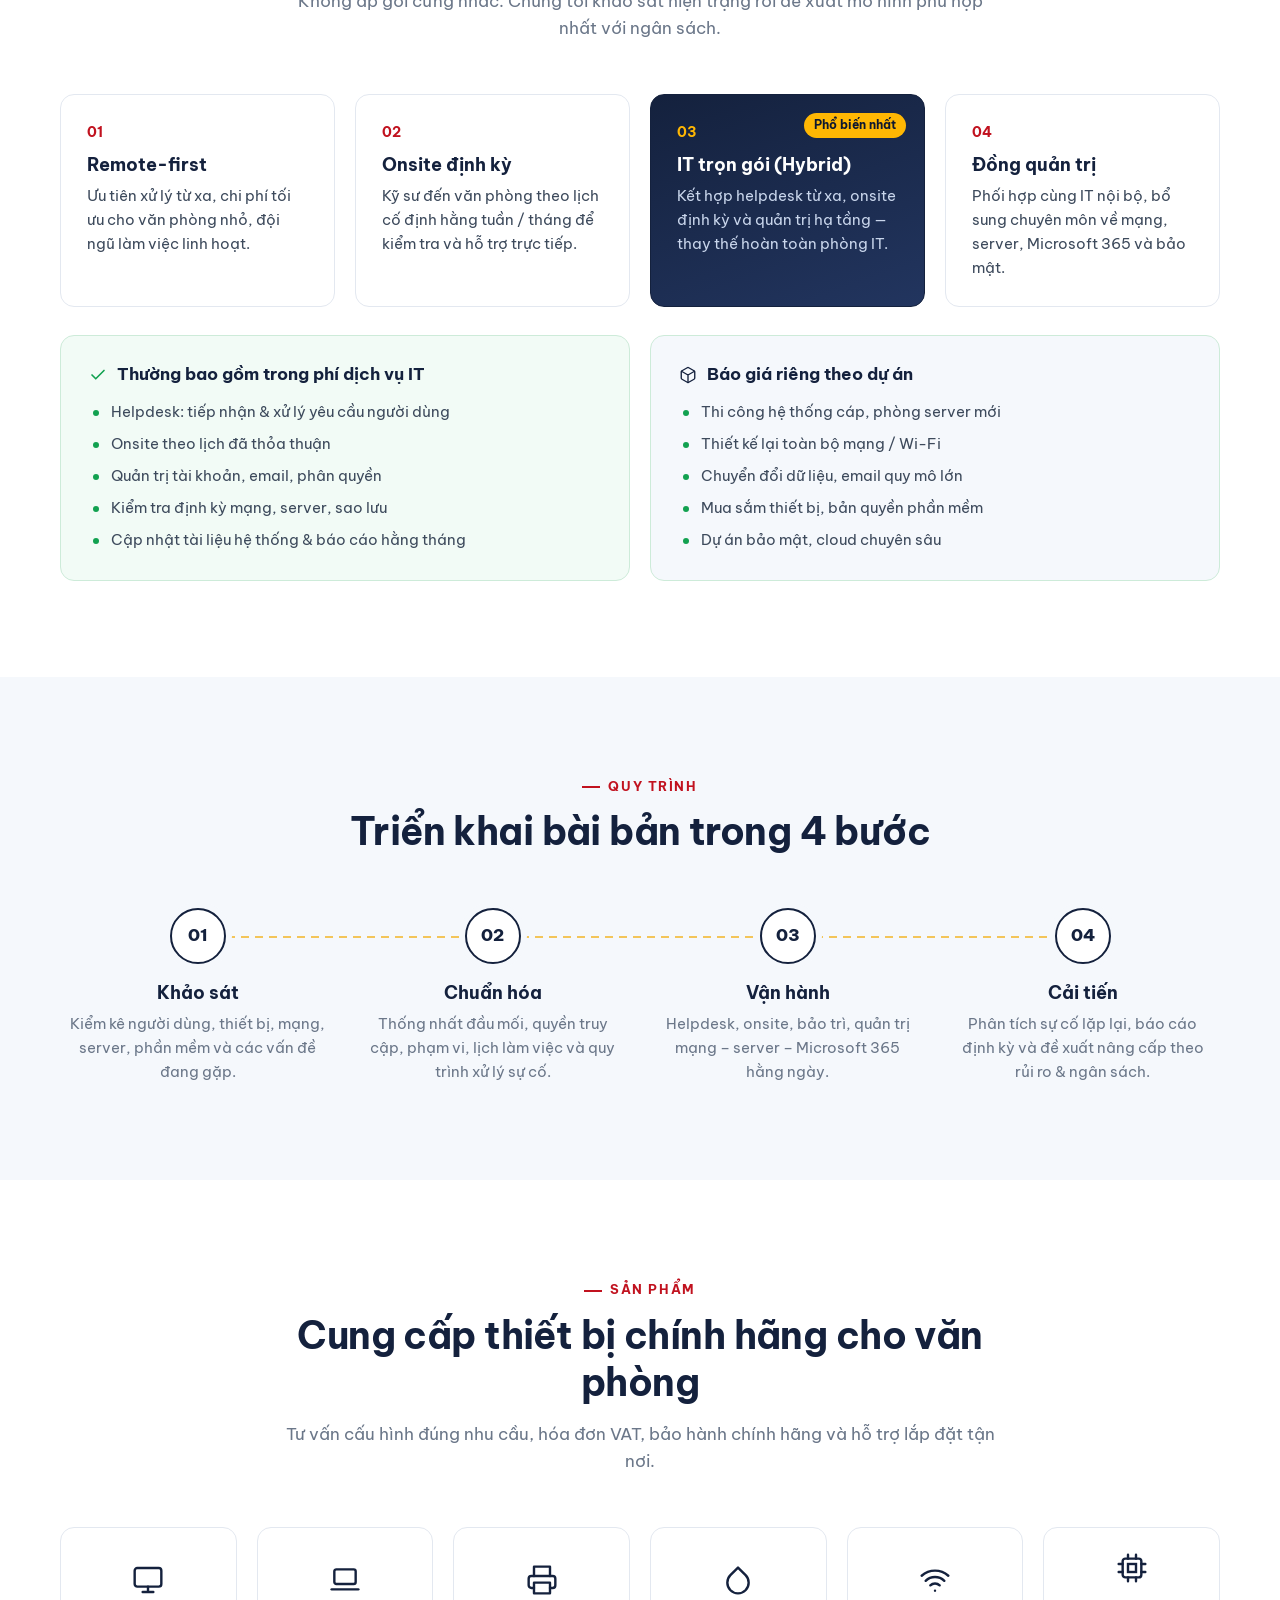
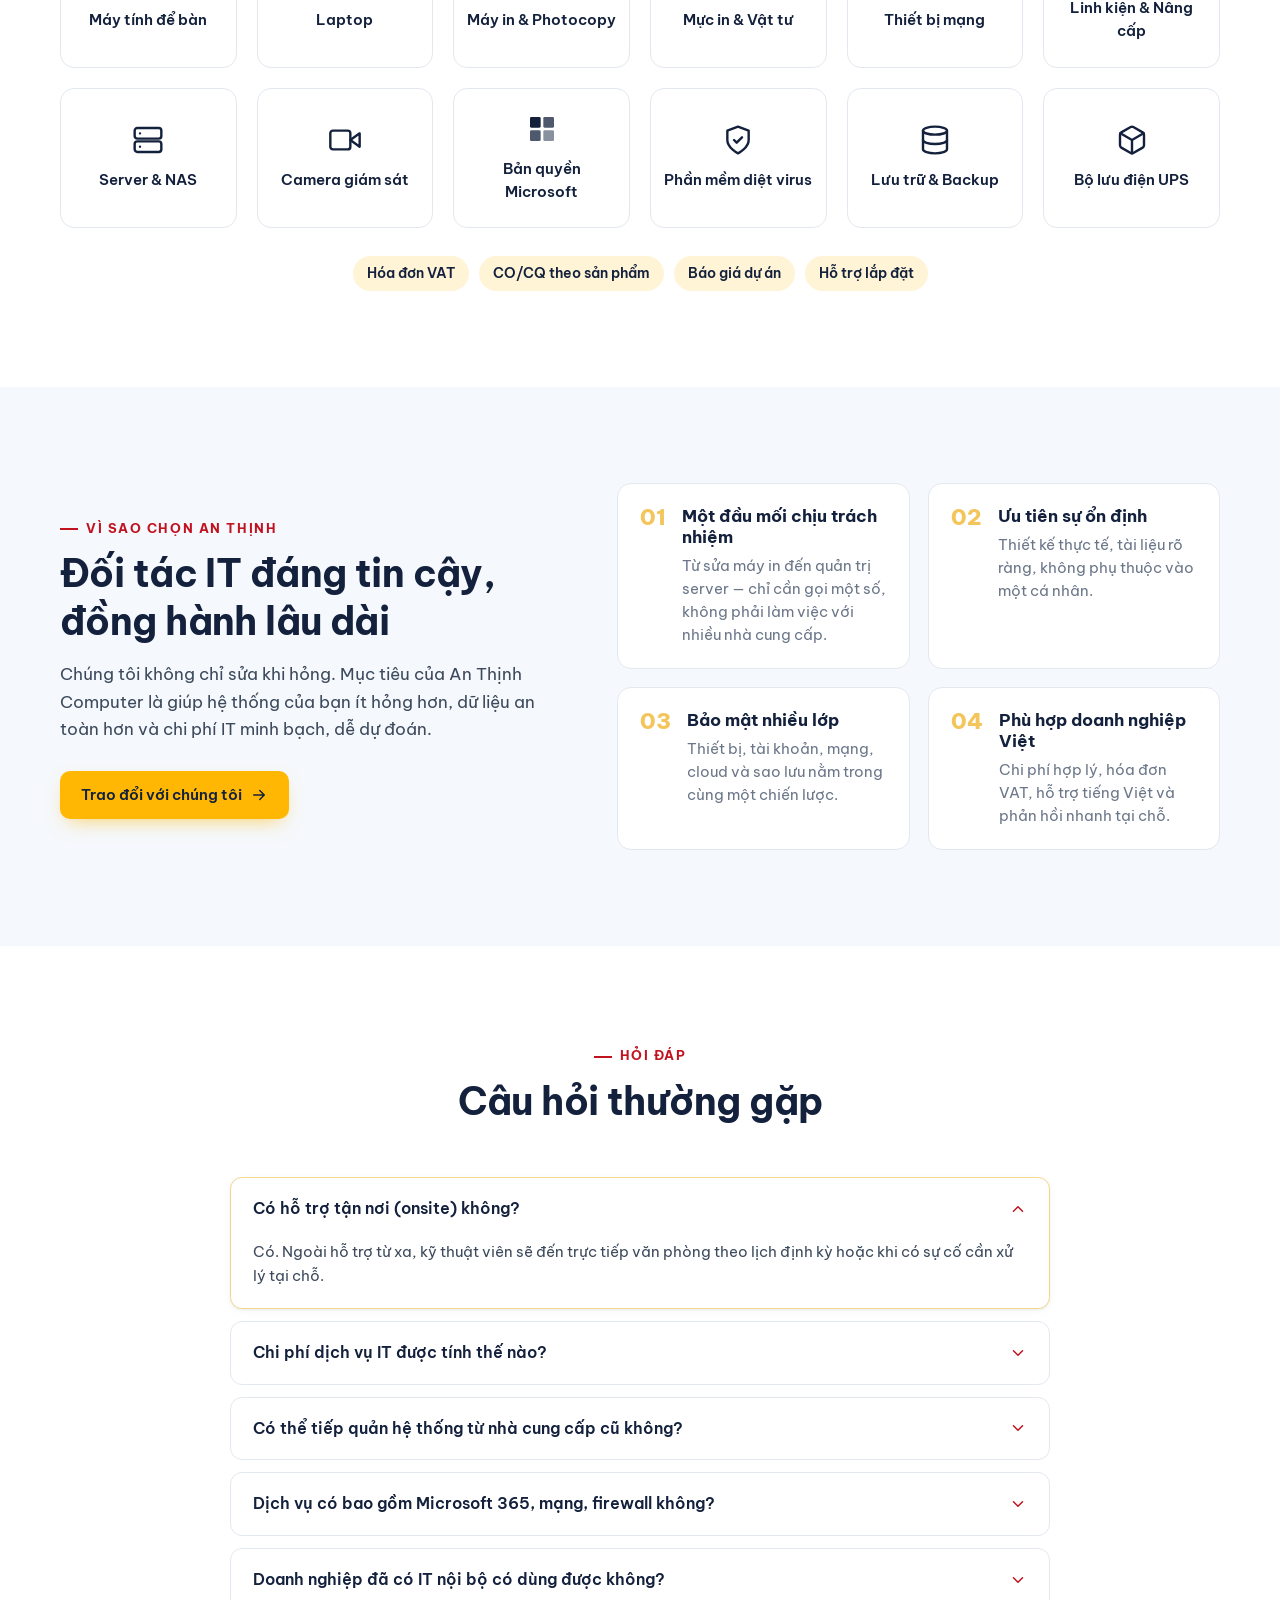
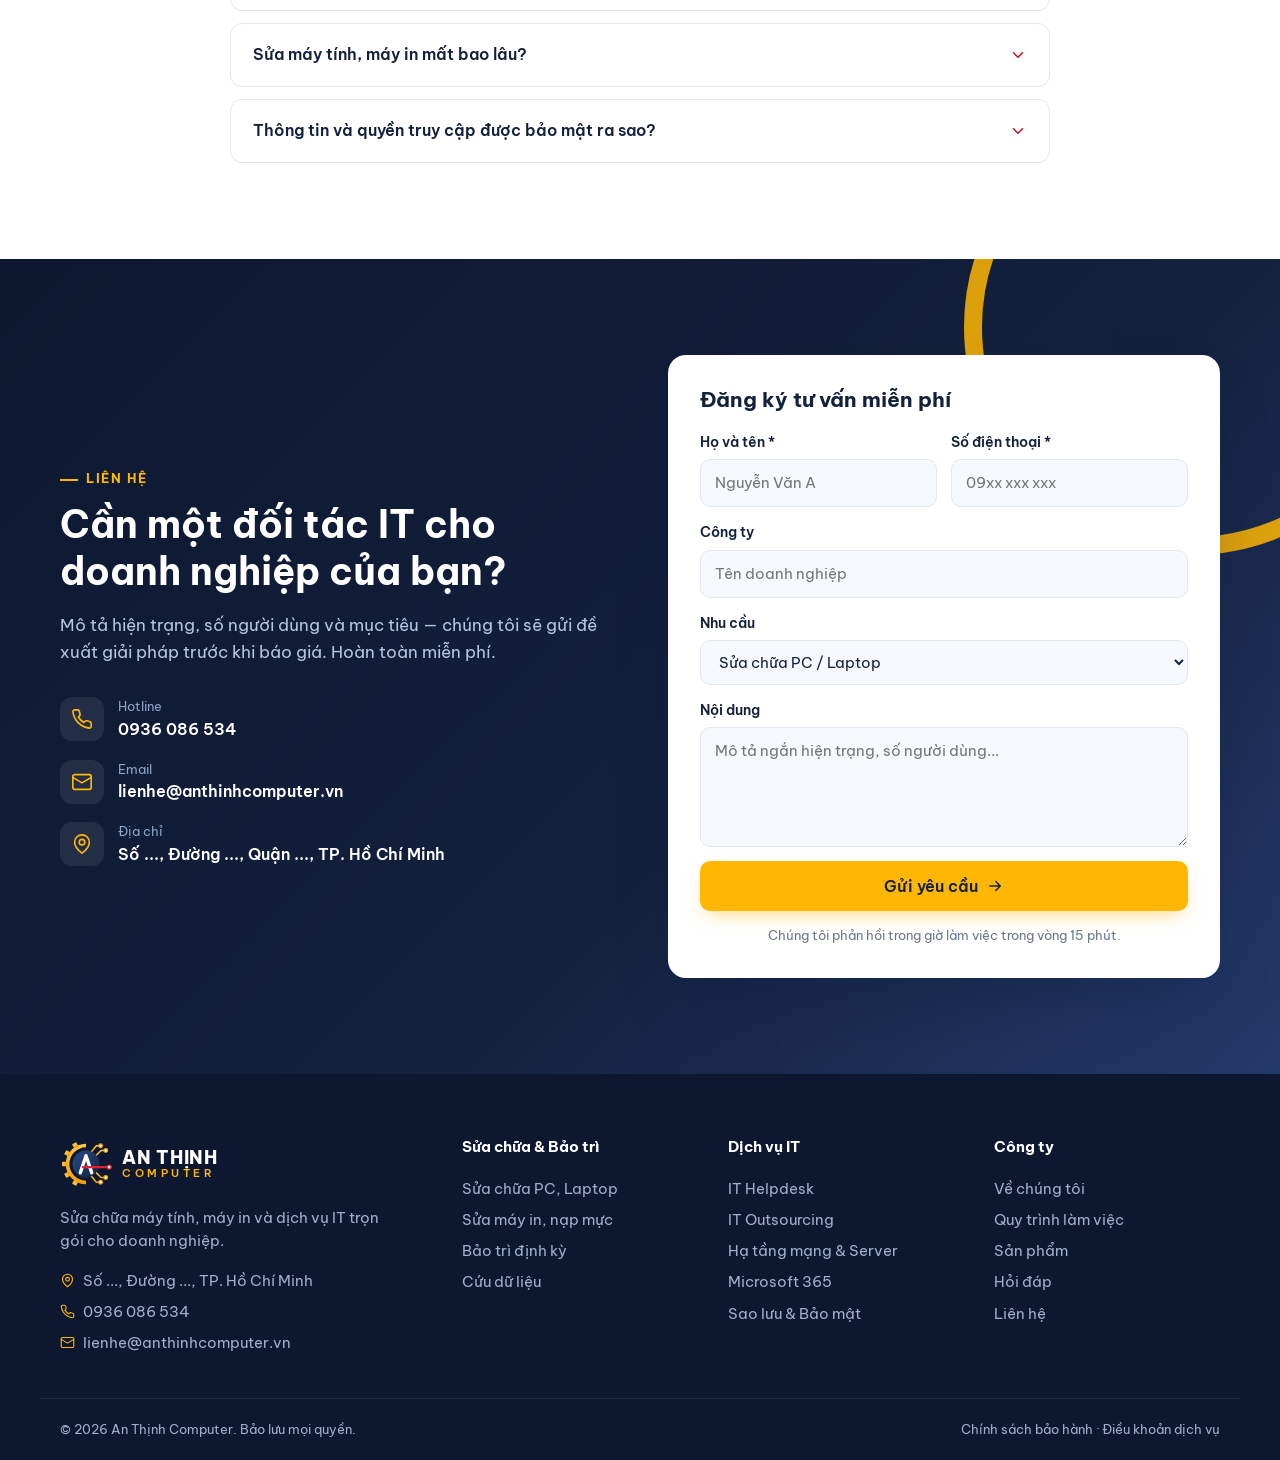
==== commit 26ffe9a9: "Doi logo sang banh rang chu A theo mau thuong hieu Co-Authored-By: Claude Opus 5.5 <noreply@anthropi" ====
--- a/index.html
+++ b/index.html
@@ -9,7 +9,7 @@
 <link rel="preconnect" href="https://fonts.gstatic.com" crossorigin>
 <link href="https://fonts.googleapis.com/css2?family=Be+Vietnam+Pro:wght@400;500;600;700;800&display=swap" rel="stylesheet">
 <link rel="stylesheet" href="styles.css">
-<link rel="icon" href="logo-at-mark.svg" type="image/svg+xml">
+<link rel="icon" href="logo-mark.svg" type="image/svg+xml">
 </head>
 <body>
 
@@ -63,7 +63,7 @@
 <header class="header" id="top">
   <div class="container header-inner">
     <a href="#top" class="logo" aria-label="An Thịnh Computer">
-      <span class="logo-mark"><img src="logo-at-mark.svg" alt=""></span>
+      <span class="logo-mark"><img src="logo-mark.svg" alt=""></span>
       <span class="logo-text"><strong>AN THỊNH</strong><small>COMPUTER</small></span>
     </a>
     <nav class="nav" id="nav">
@@ -433,7 +433,7 @@
   <div class="container footer-grid">
     <div class="f-brand">
       <a href="#top" class="logo light">
-        <span class="logo-mark"><img src="logo-at-mark-dark.svg" alt=""></span>
+        <span class="logo-mark"><img src="logo-mark.svg" alt=""></span>
         <span class="logo-text"><strong>AN THỊNH</strong><small>COMPUTER</small></span>
       </a>
       <p>Sửa chữa máy tính, máy in và dịch vụ IT trọn gói cho doanh nghiệp.</p>
--- a/styles.css
+++ b/styles.css
@@ -57,7 +57,7 @@
 .header.scrolled{box-shadow:var(--shadow-sm)}
 .header-inner{display:flex;align-items:center;gap:28px;height:72px}
 .logo{display:flex;align-items:center;gap:10px}
-.logo-mark img{height:44px;width:auto;display:block}
+.logo-mark img{height:52px;width:52px;display:block}
 .logo-text{display:flex;flex-direction:column;line-height:1.05}
 .logo-text strong{font-size:18px;letter-spacing:.04em;color:var(--navy-800);font-weight:800}
 .logo-text small{font-size:11px;letter-spacing:.32em;color:var(--blue-600);font-weight:600}
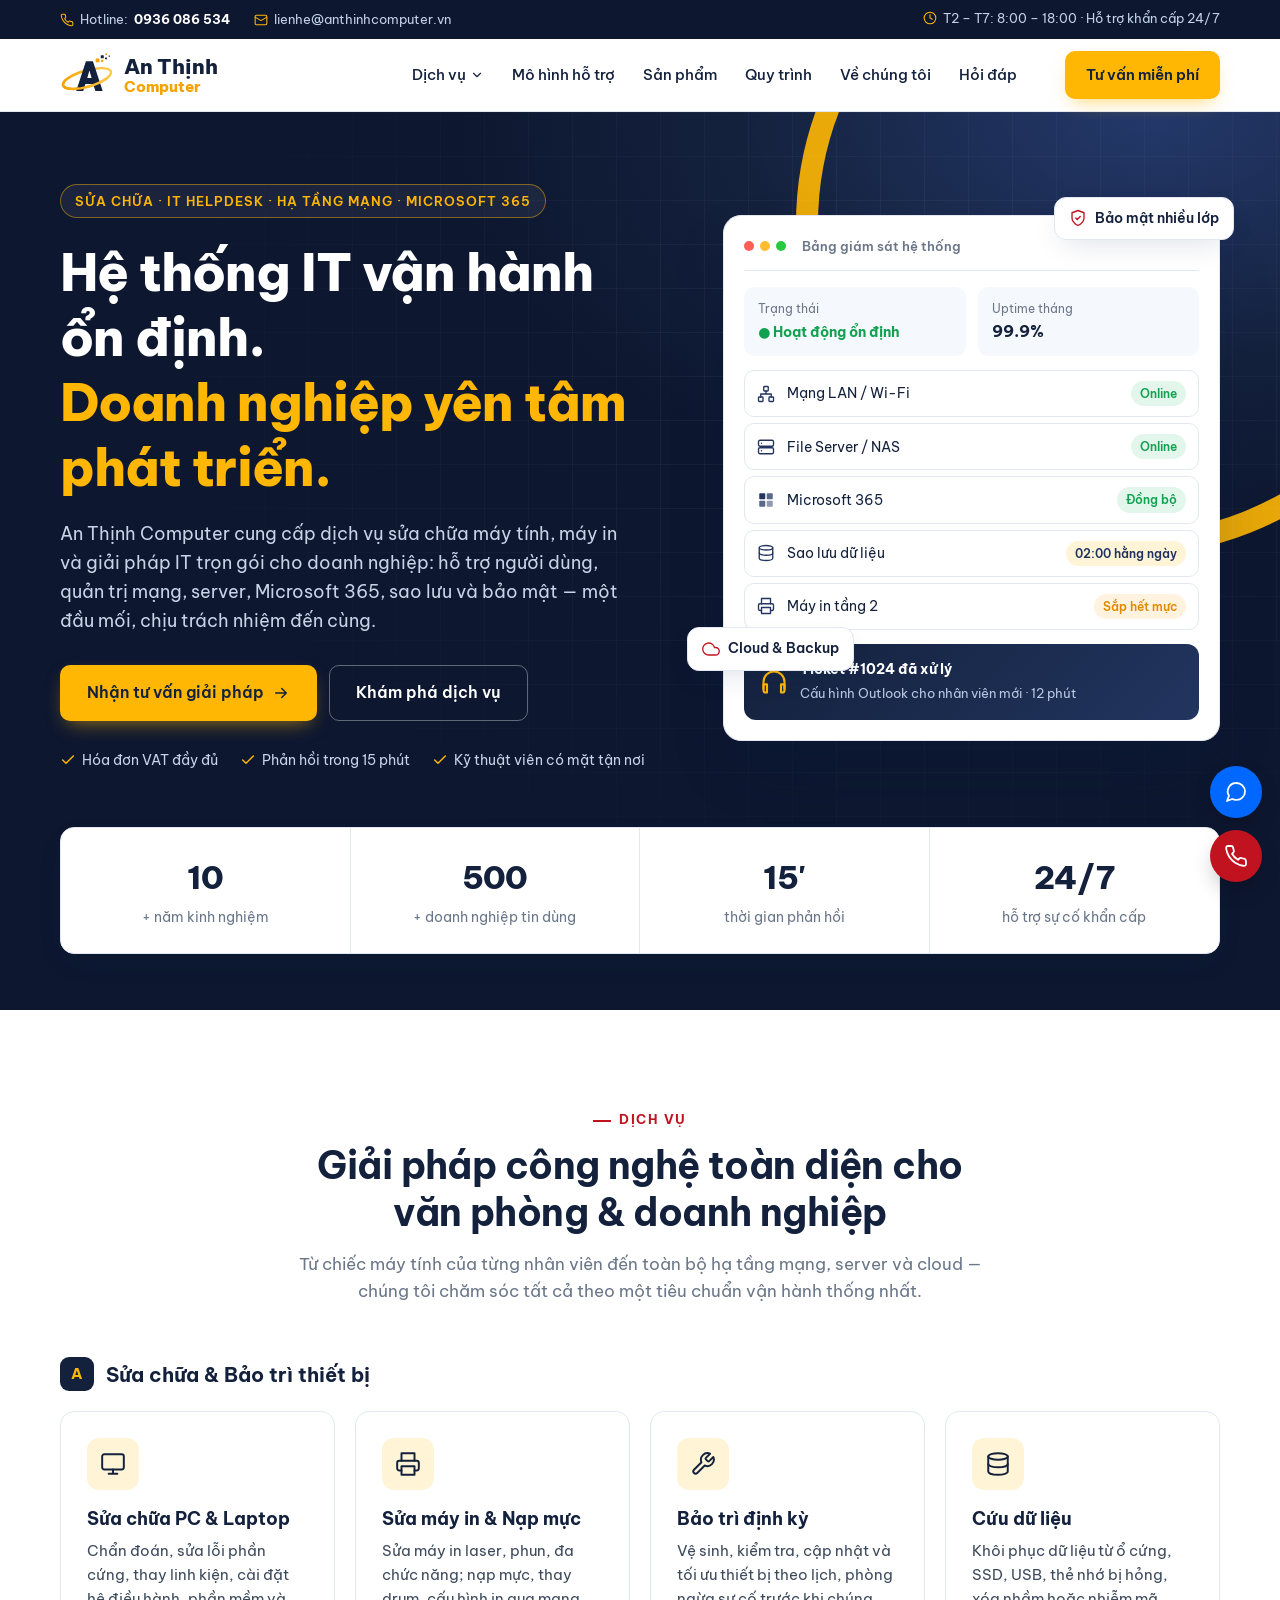
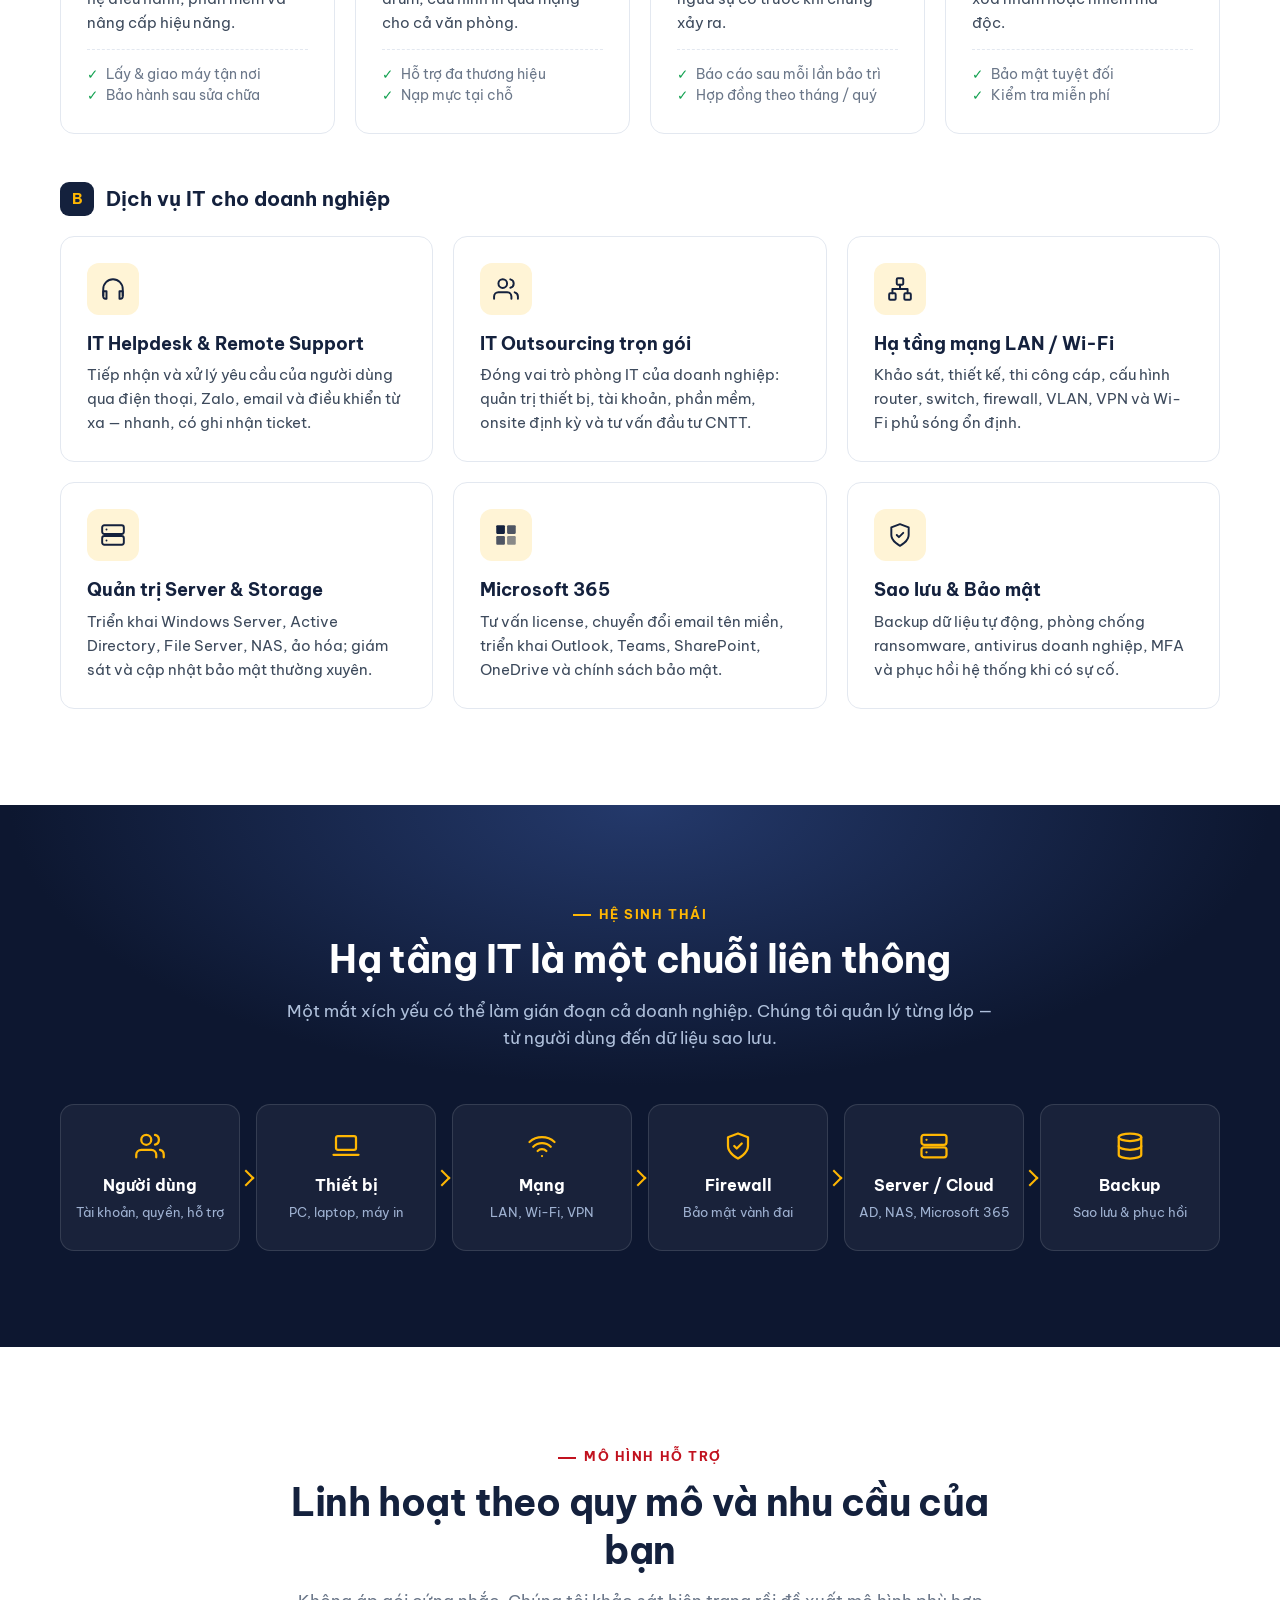
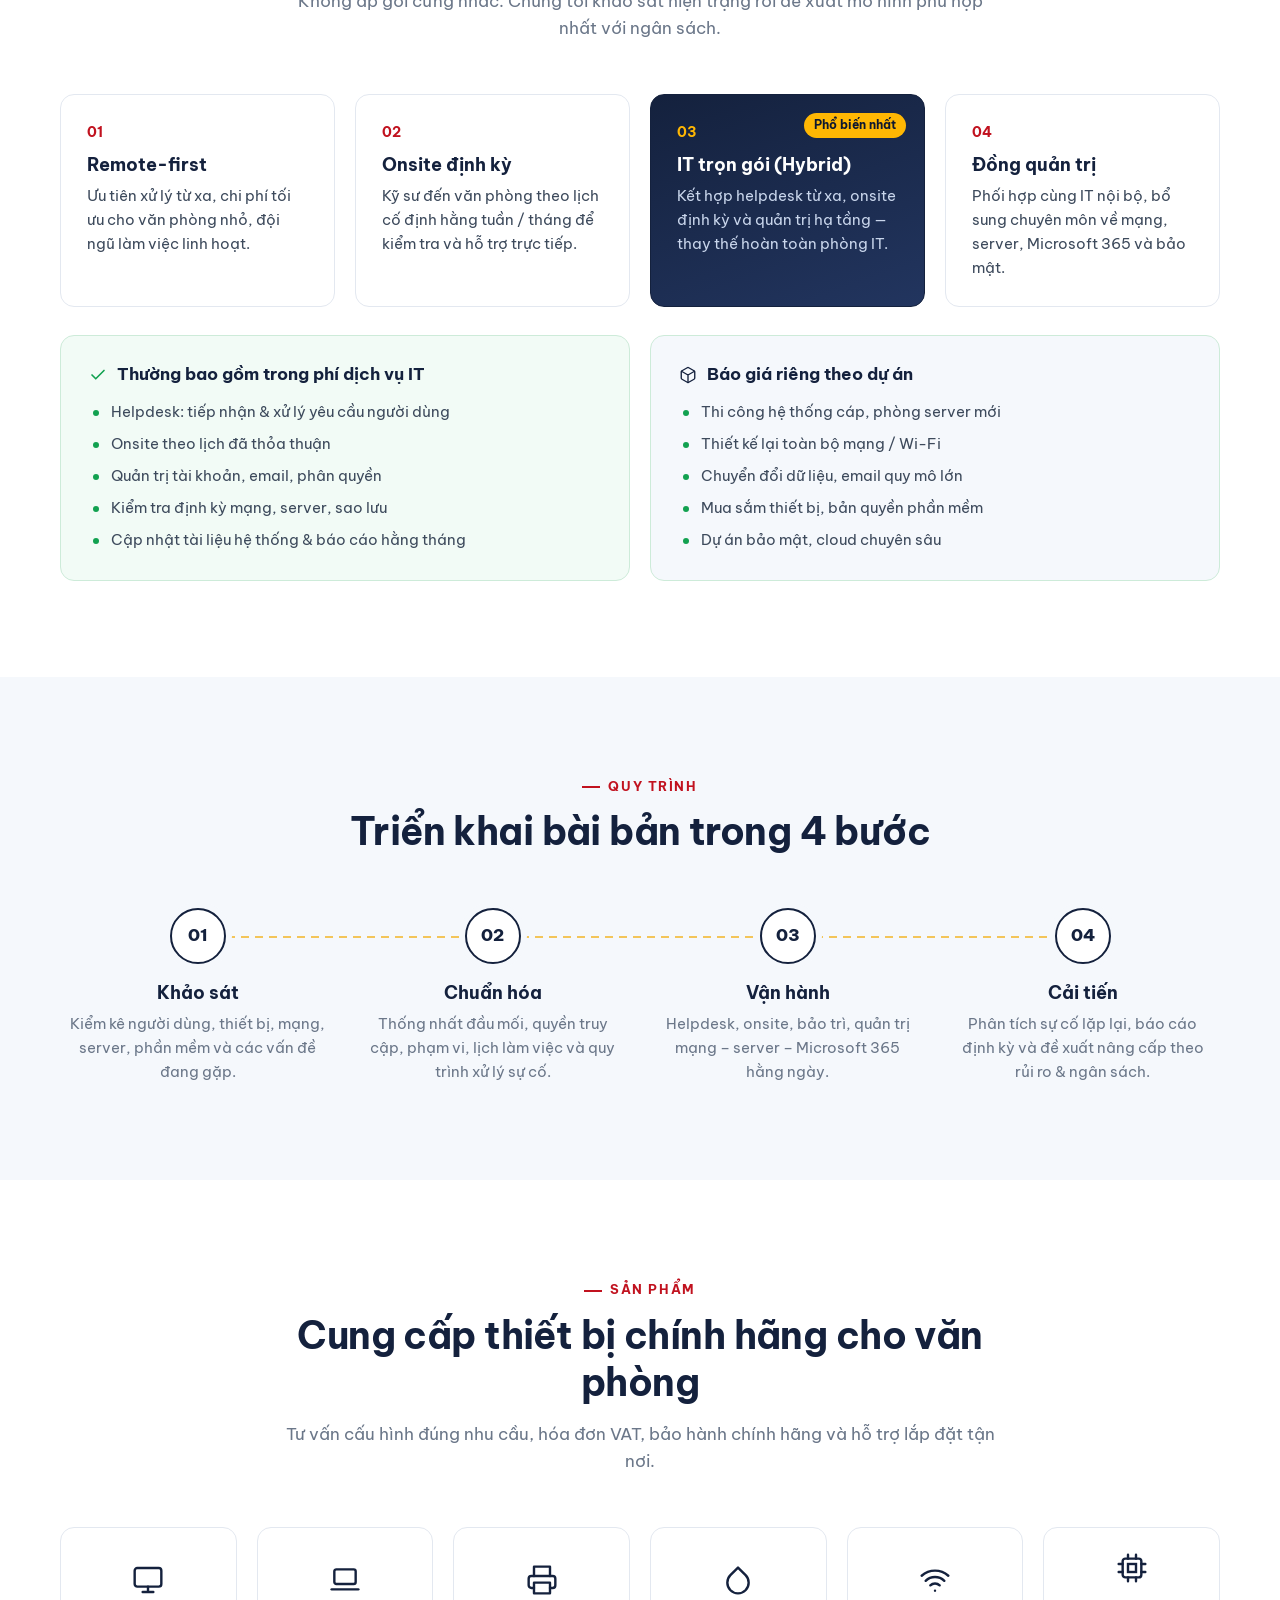
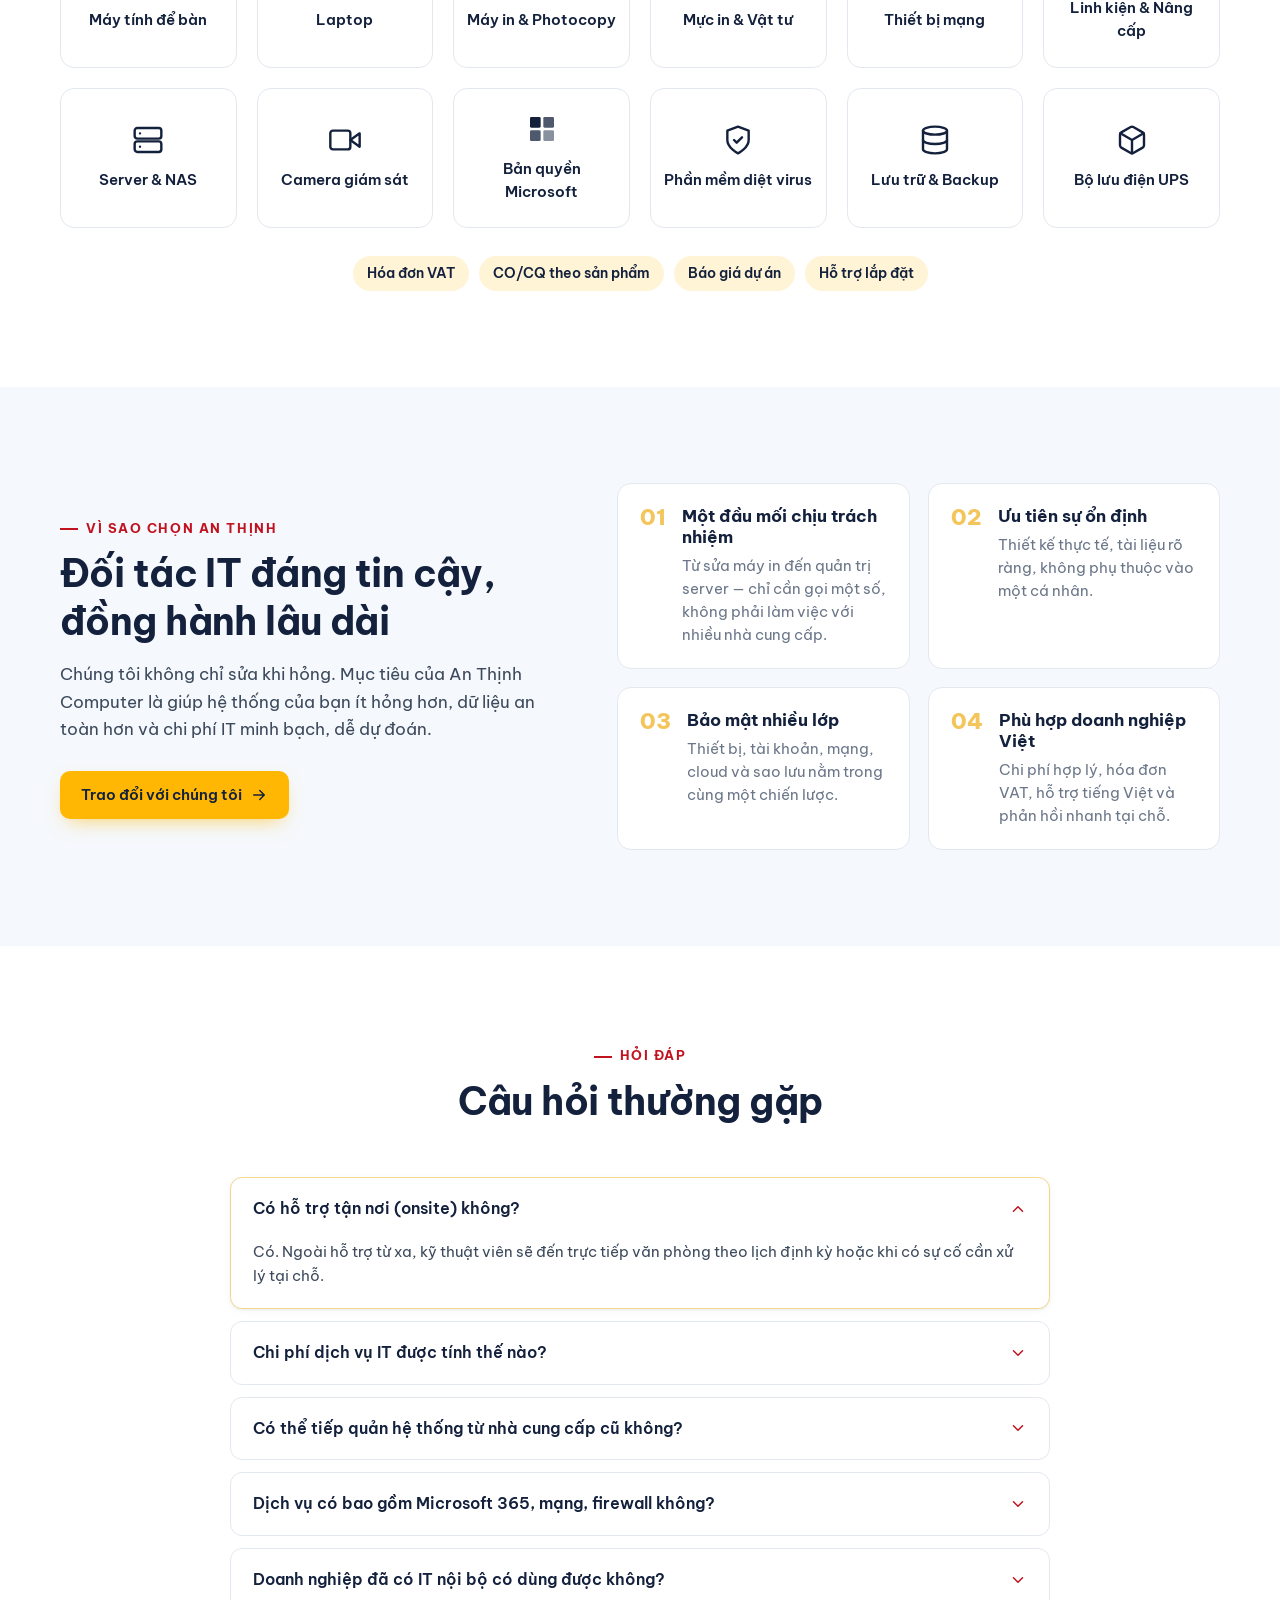
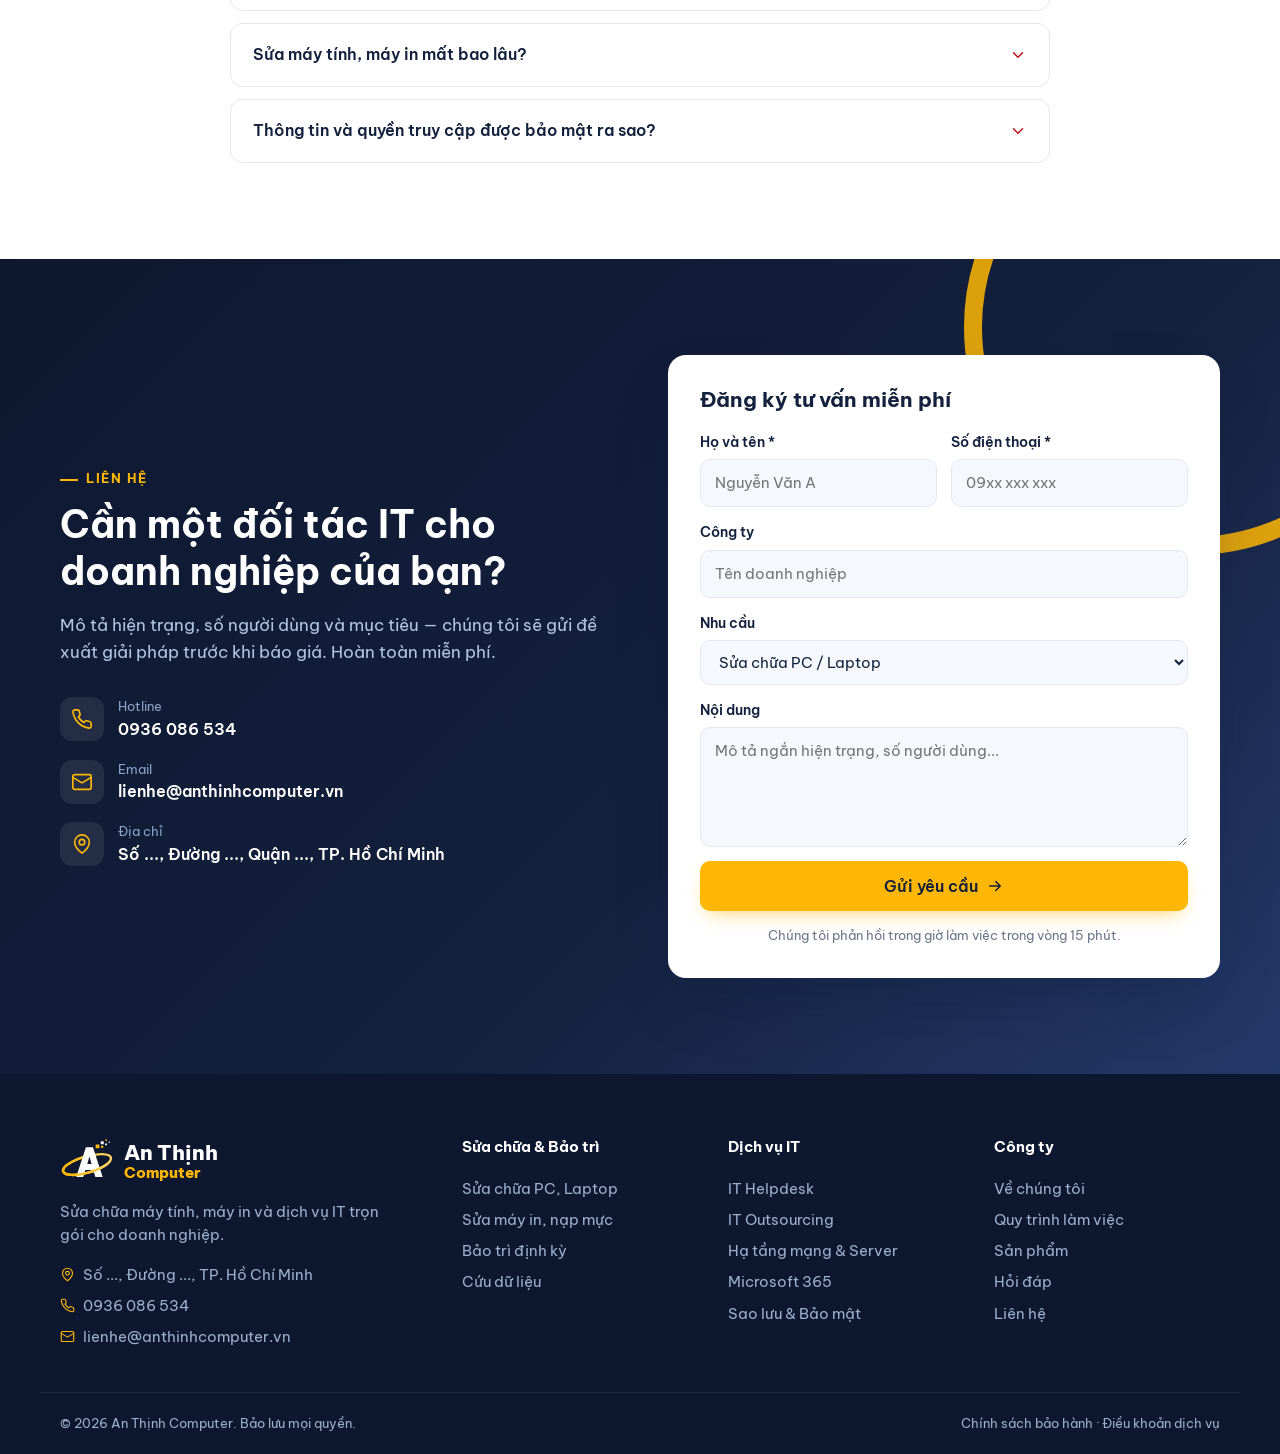
==== commit eeed78c3: "Logo moi: chu A + vet cong + pixel, mau navy-vang Co-Authored-By: Claude Opus 5.5 <noreply@anthropic" ====
--- a/index.html
+++ b/index.html
@@ -64,7 +64,7 @@
   <div class="container header-inner">
     <a href="#top" class="logo" aria-label="An Thịnh Computer">
       <span class="logo-mark"><img src="logo-mark.svg" alt=""></span>
-      <span class="logo-text"><strong>AN THỊNH</strong><small>COMPUTER</small></span>
+      <span class="logo-text"><strong>An Thịnh</strong><small>Computer</small></span>
     </a>
     <nav class="nav" id="nav">
       <div class="nav-item has-drop">
@@ -433,8 +433,8 @@
   <div class="container footer-grid">
     <div class="f-brand">
       <a href="#top" class="logo light">
-        <span class="logo-mark"><img src="logo-mark.svg" alt=""></span>
-        <span class="logo-text"><strong>AN THỊNH</strong><small>COMPUTER</small></span>
+        <span class="logo-mark"><img src="logo-mark-dark.svg" alt=""></span>
+        <span class="logo-text"><strong>An Thịnh</strong><small>Computer</small></span>
       </a>
       <p>Sửa chữa máy tính, máy in và dịch vụ IT trọn gói cho doanh nghiệp.</p>
       <ul class="f-info">
--- a/styles.css
+++ b/styles.css
@@ -57,7 +57,7 @@
 .header.scrolled{box-shadow:var(--shadow-sm)}
 .header-inner{display:flex;align-items:center;gap:28px;height:72px}
 .logo{display:flex;align-items:center;gap:10px}
-.logo-mark img{height:52px;width:52px;display:block}
+.logo-mark img{height:46px;width:auto;display:block}
 .logo-text{display:flex;flex-direction:column;line-height:1.05}
 .logo-text strong{font-size:18px;letter-spacing:.04em;color:var(--navy-800);font-weight:800}
 .logo-text small{font-size:11px;letter-spacing:.32em;color:var(--blue-600);font-weight:600}
@@ -382,3 +382,9 @@
 @keyframes pulseRed{0%{box-shadow:0 0 0 0 rgba(193,18,31,.5)}70%{box-shadow:0 0 0 14px rgba(193,18,31,0)}100%{box-shadow:0 0 0 0 rgba(193,18,31,0)}}
 @media (max-width:960px){.nav>a.nav-cta-mobile{color:var(--navy-800)!important}.hero-bg::before{width:380px;height:380px;right:-160px;top:-160px;border-width:16px}}
 @media (max-width:640px){.hero-bg::before{display:none}}
+
+/* Wordmark: An Thịnh Computer */
+.logo-text strong{color:var(--navy-800);font-size:21px;letter-spacing:-.01em;font-weight:800}
+.logo-text small{color:var(--gold-600);font-size:15px;letter-spacing:0;font-weight:800;margin-top:1px}
+.logo.light .logo-text strong{color:#fff}
+.logo.light .logo-text small{color:var(--gold)}
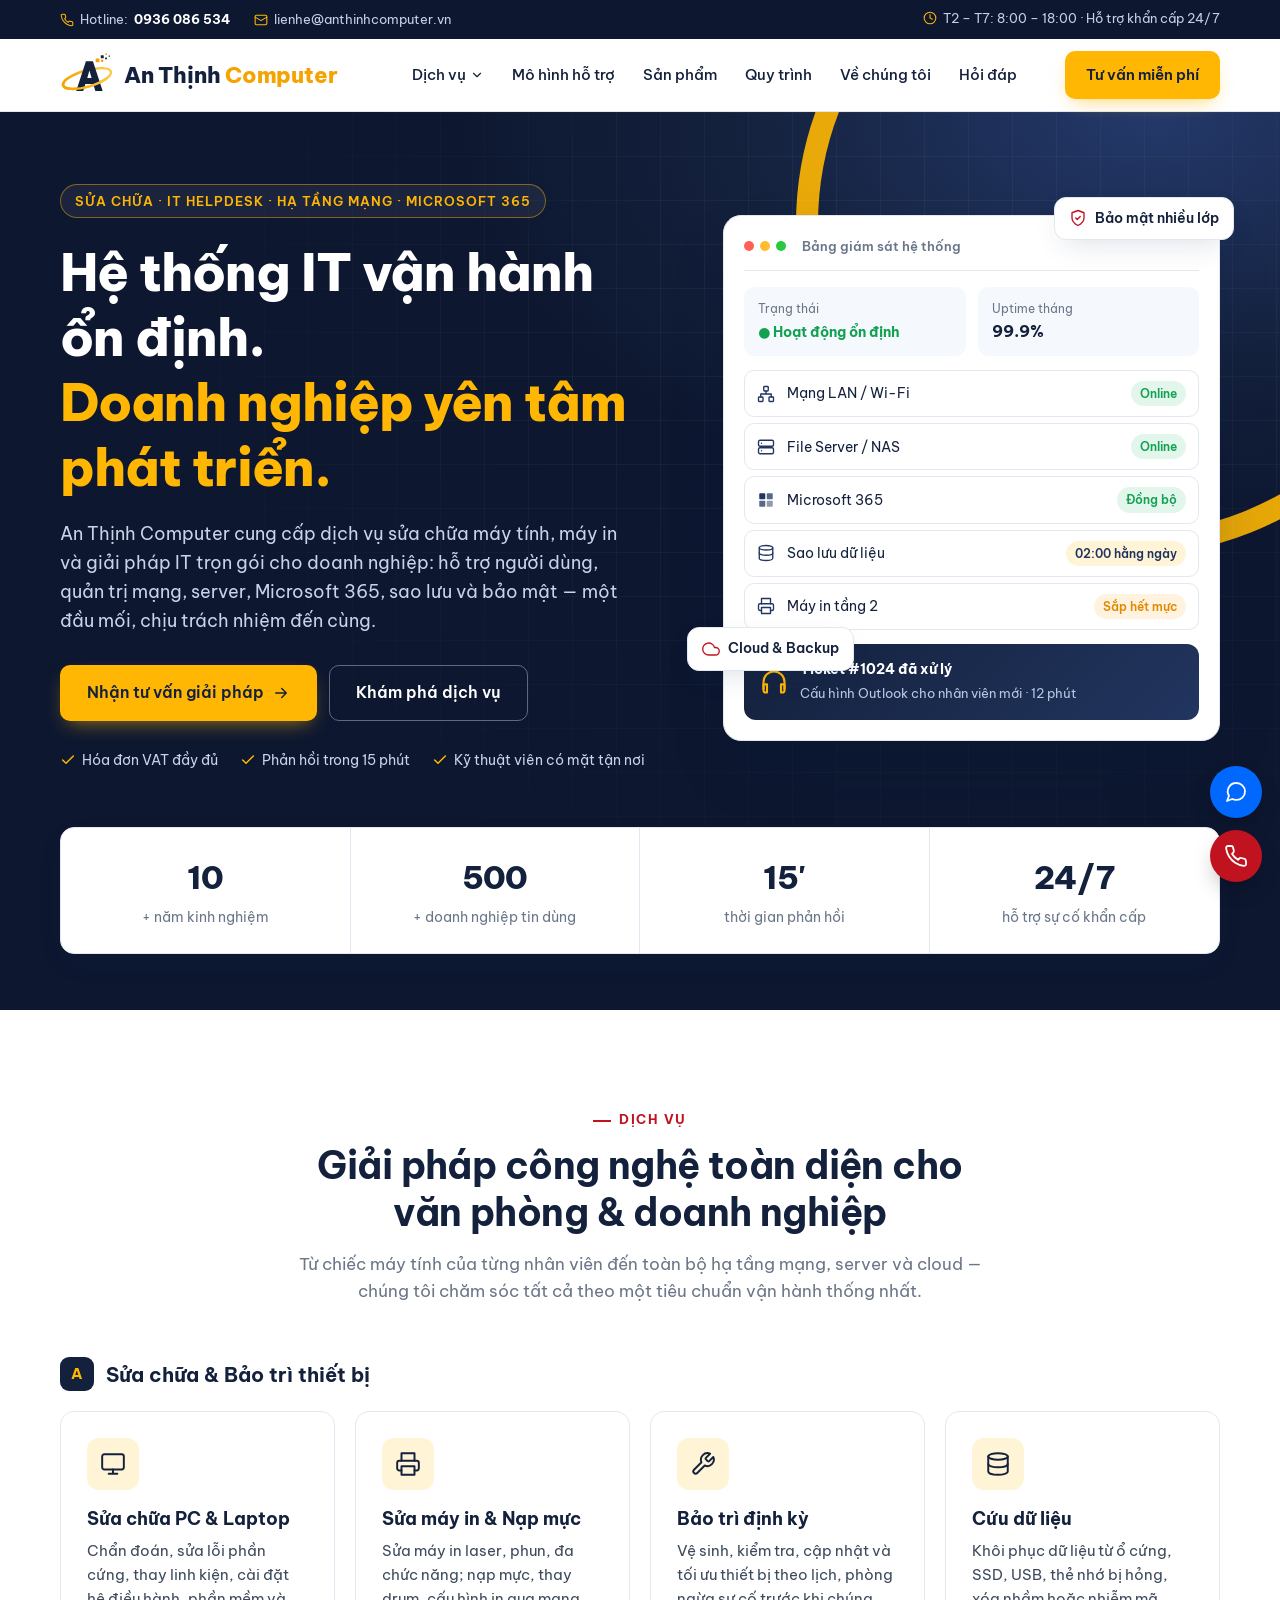
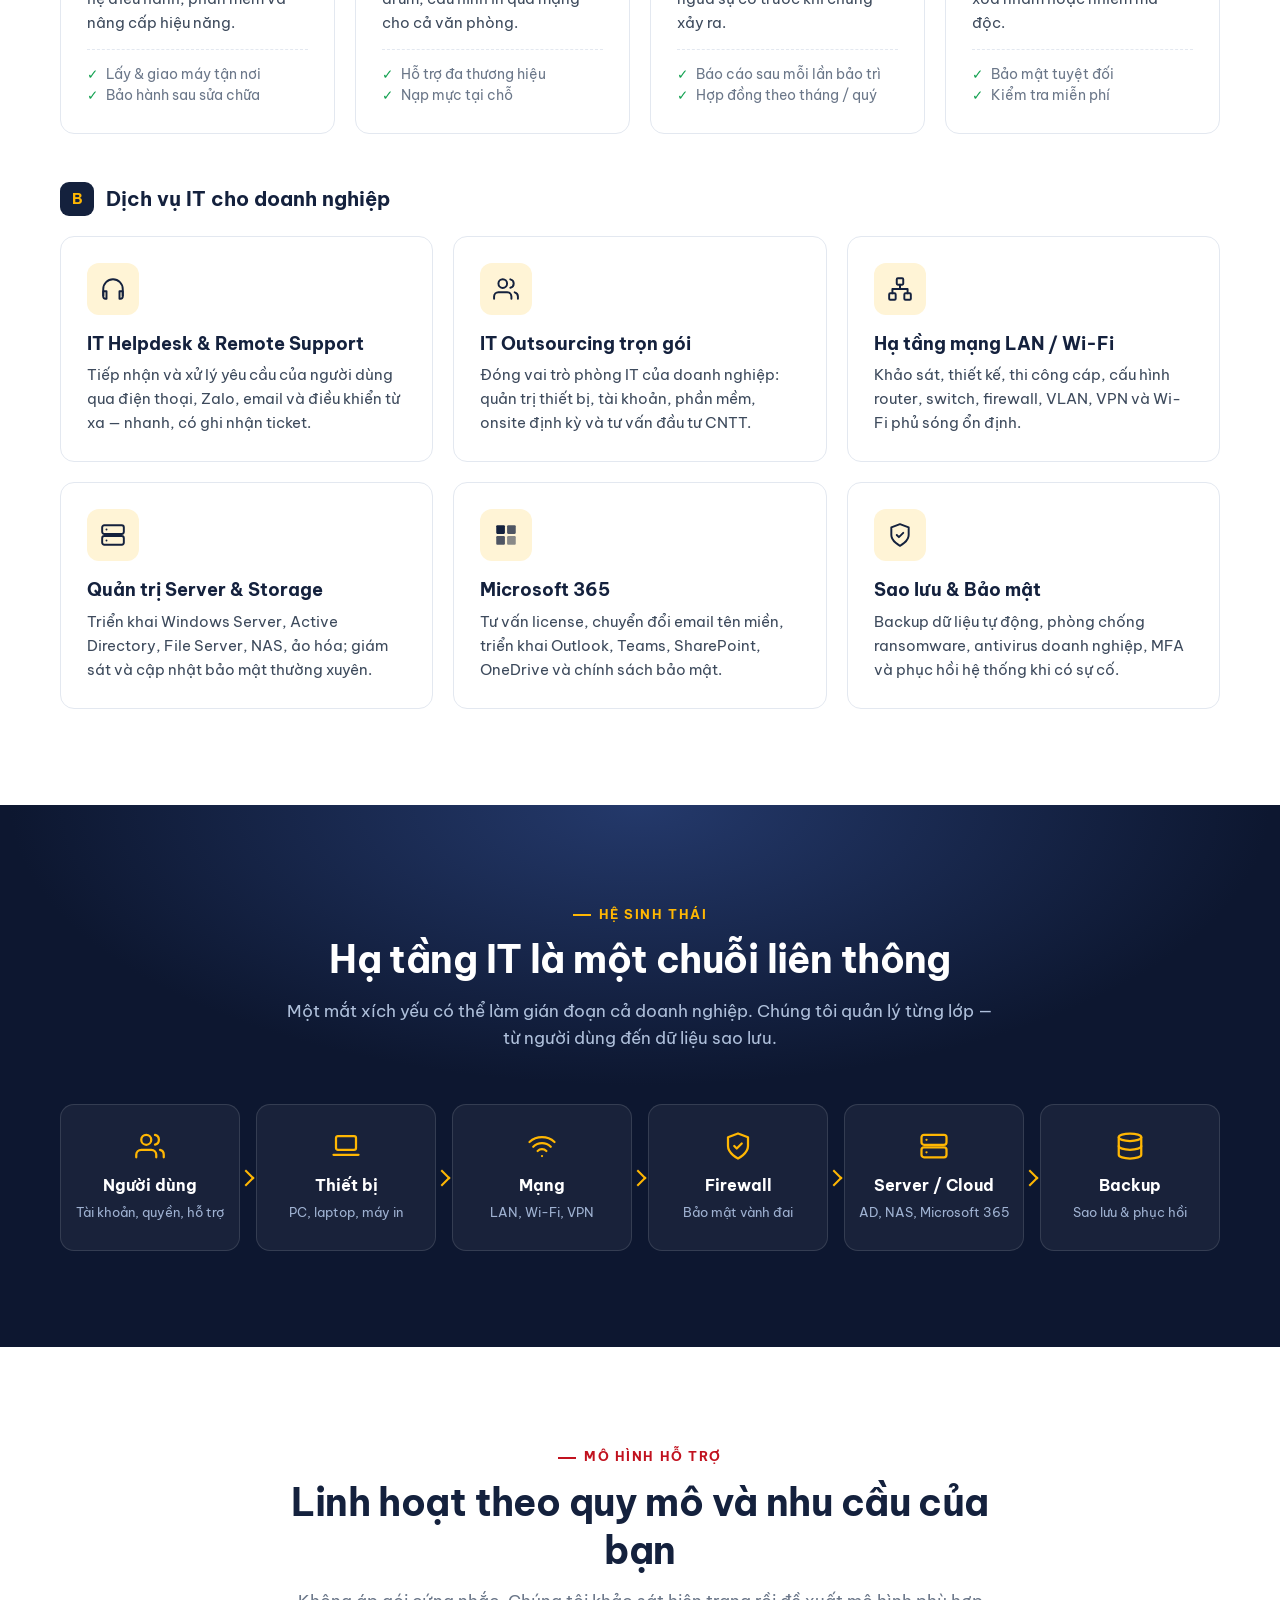
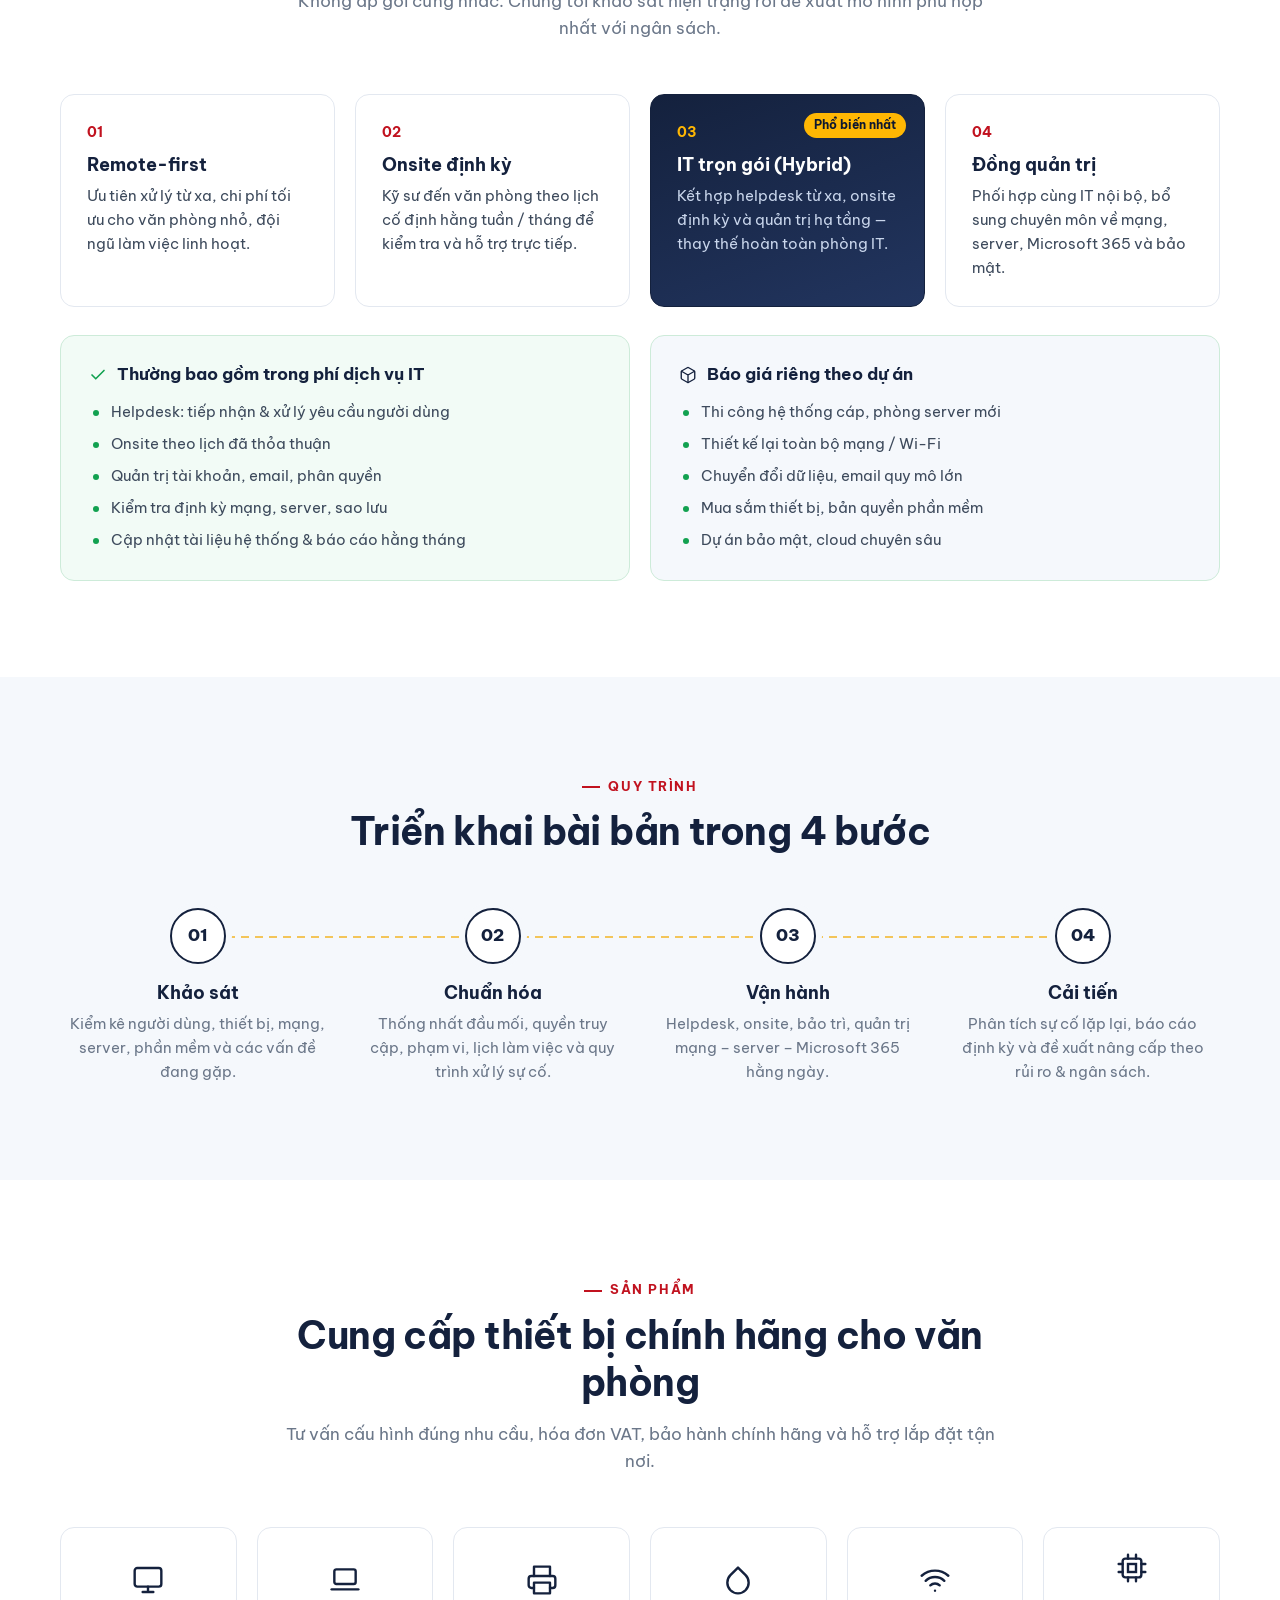
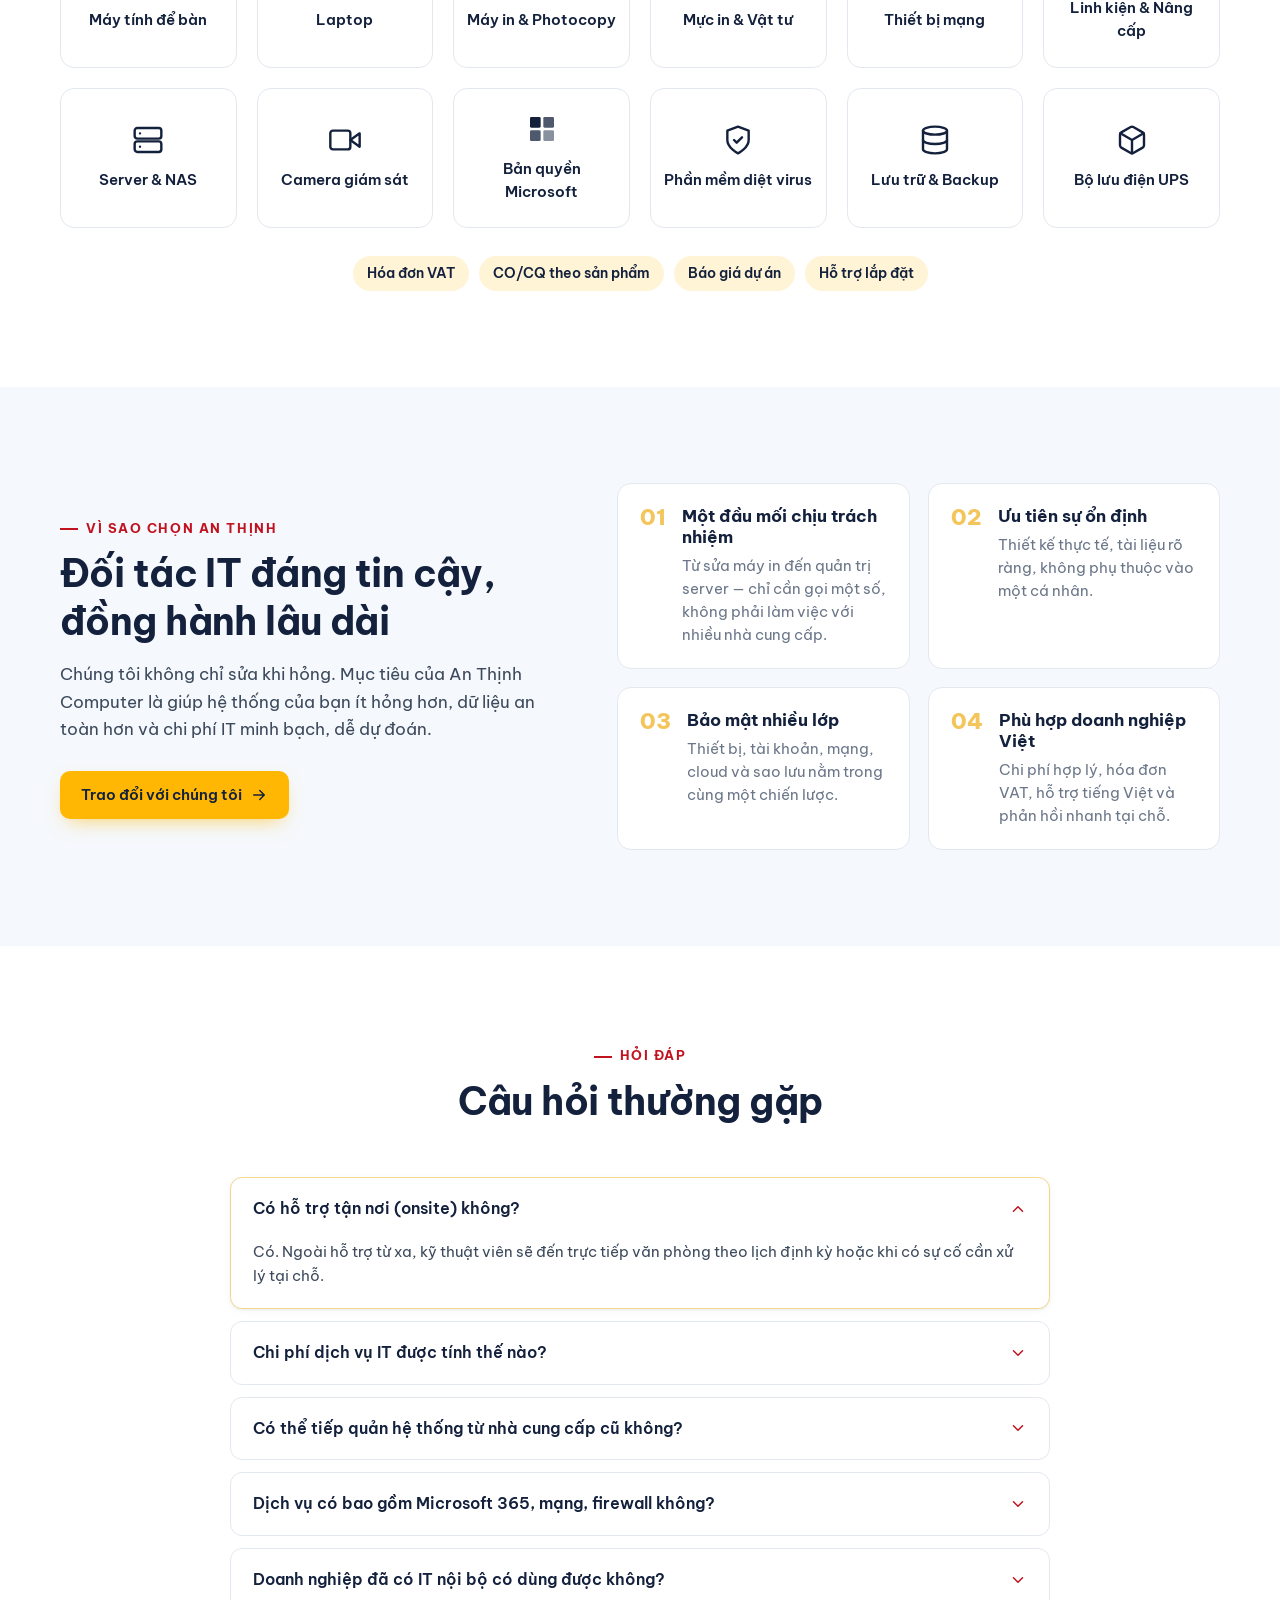
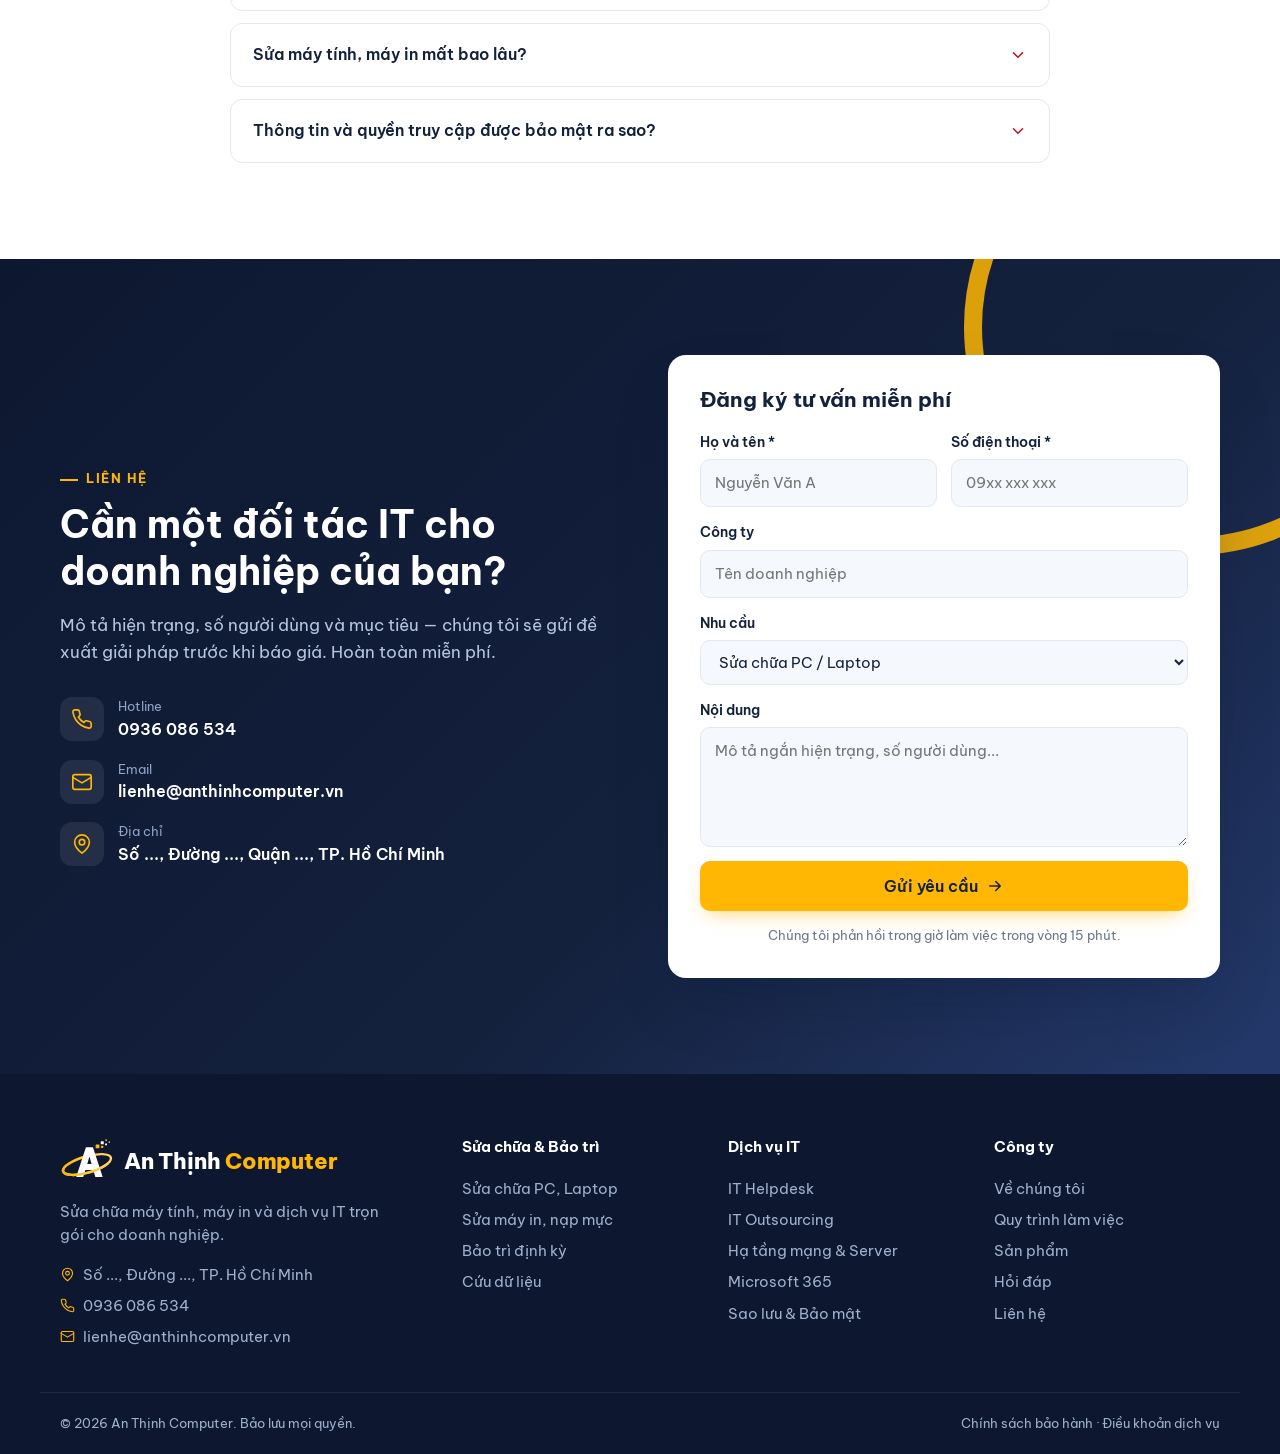
==== commit 192bdc0d: "Dong nhat logo: ten 1 dong tren web, avatar dung ban nen sang Co-Authored-By: Claude Sonnet 5.5 <nor" ====
--- a/index.html
+++ b/index.html
@@ -64,7 +64,7 @@
   <div class="container header-inner">
     <a href="#top" class="logo" aria-label="An Thịnh Computer">
       <span class="logo-mark"><img src="logo-mark.svg" alt=""></span>
-      <span class="logo-text"><strong>An Thịnh</strong><small>Computer</small></span>
+      <span class="logo-text"><strong>An Thịnh <em>Computer</em></strong></span>
     </a>
     <nav class="nav" id="nav">
       <div class="nav-item has-drop">
@@ -434,7 +434,7 @@
     <div class="f-brand">
       <a href="#top" class="logo light">
         <span class="logo-mark"><img src="logo-mark-dark.svg" alt=""></span>
-        <span class="logo-text"><strong>An Thịnh</strong><small>Computer</small></span>
+        <span class="logo-text"><strong>An Thịnh <em>Computer</em></strong></span>
       </a>
       <p>Sửa chữa máy tính, máy in và dịch vụ IT trọn gói cho doanh nghiệp.</p>
       <ul class="f-info">
--- a/styles.css
+++ b/styles.css
@@ -388,3 +388,12 @@
 .logo-text small{color:var(--gold-600);font-size:15px;letter-spacing:0;font-weight:800;margin-top:1px}
 .logo.light .logo-text strong{color:#fff}
 .logo.light .logo-text small{color:var(--gold)}
+
+/* Wordmark 1 dòng, khớp file logo */
+.logo-text{flex-direction:row;align-items:center}
+.logo-text strong{display:block;white-space:nowrap;font-size:22px;letter-spacing:-.01em;color:var(--navy-800)}
+.logo-text strong em{font-style:normal;color:var(--gold-600)}
+.logo-text small{display:none}
+.logo.light .logo-text strong{color:#fff}
+.logo.light .logo-text strong em{color:var(--gold)}
+@media (max-width:400px){.logo-text strong{font-size:19px}.logo-mark img{height:40px}}
